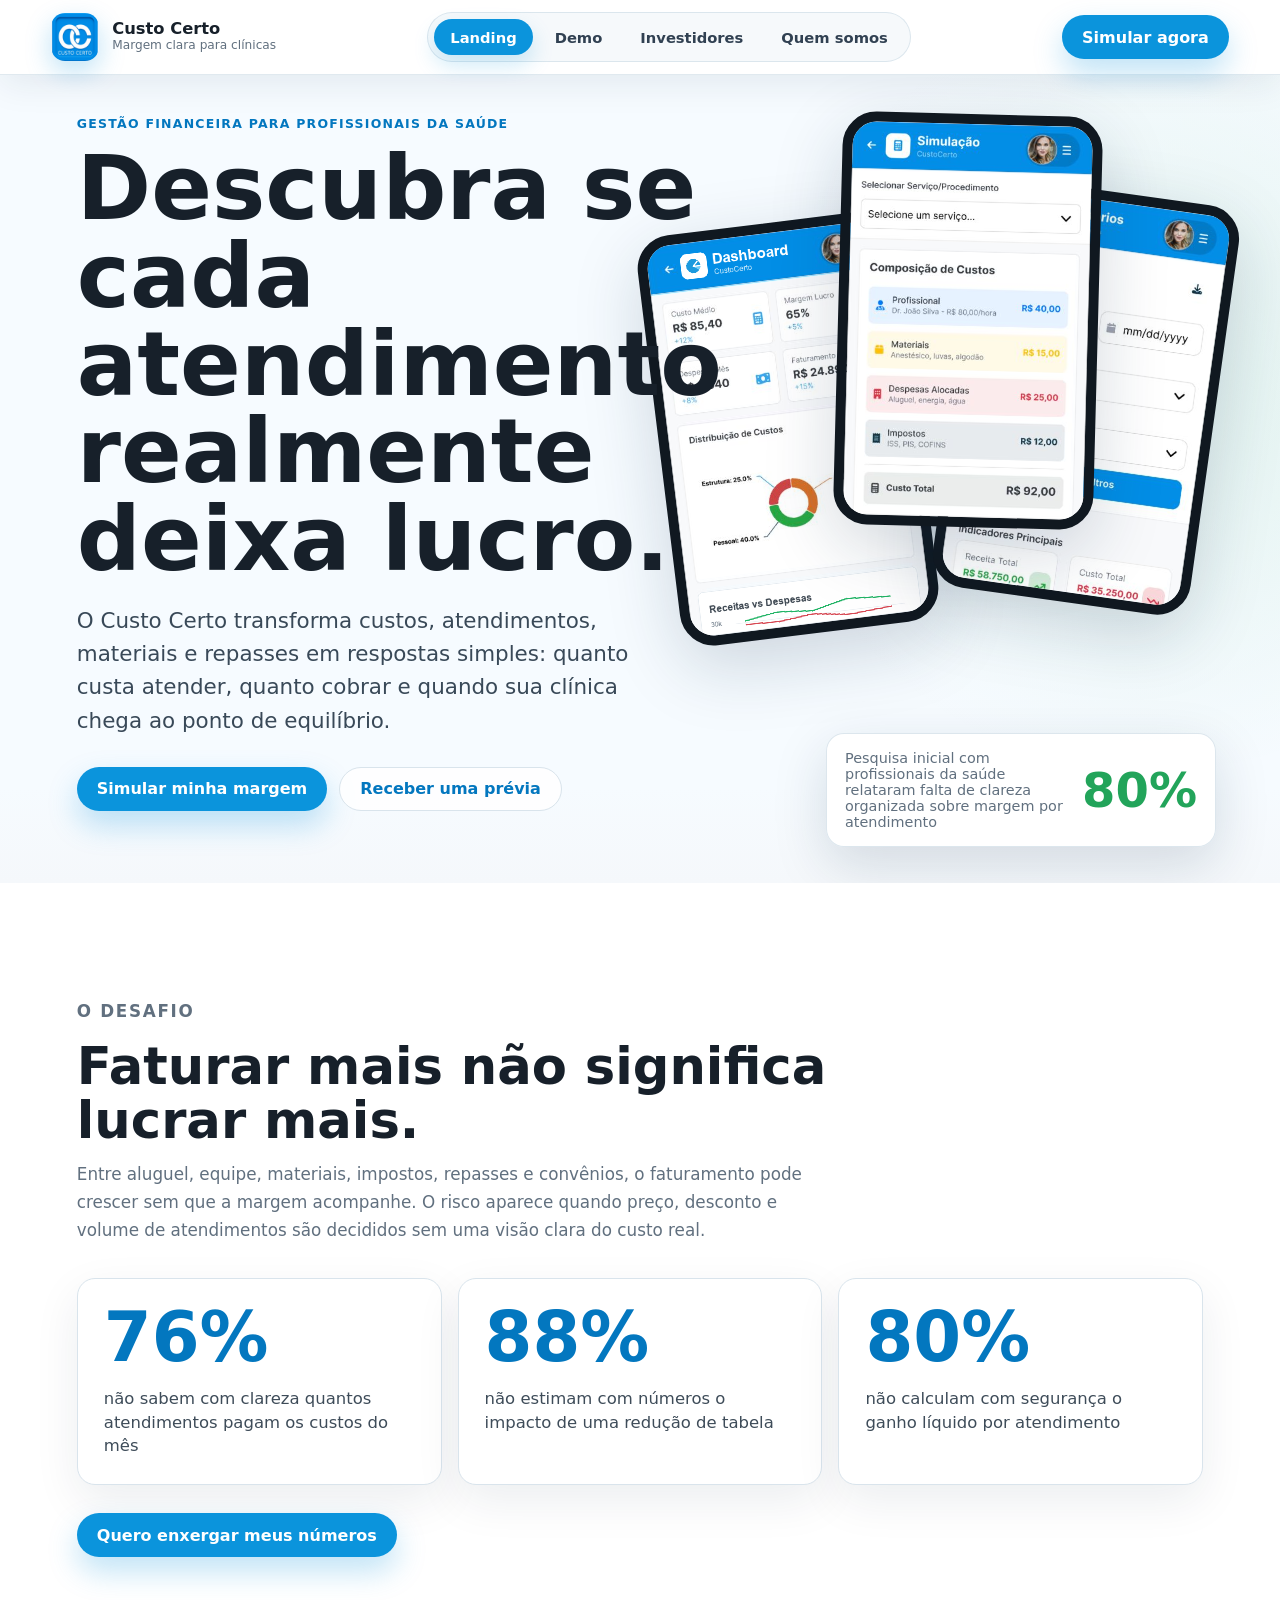
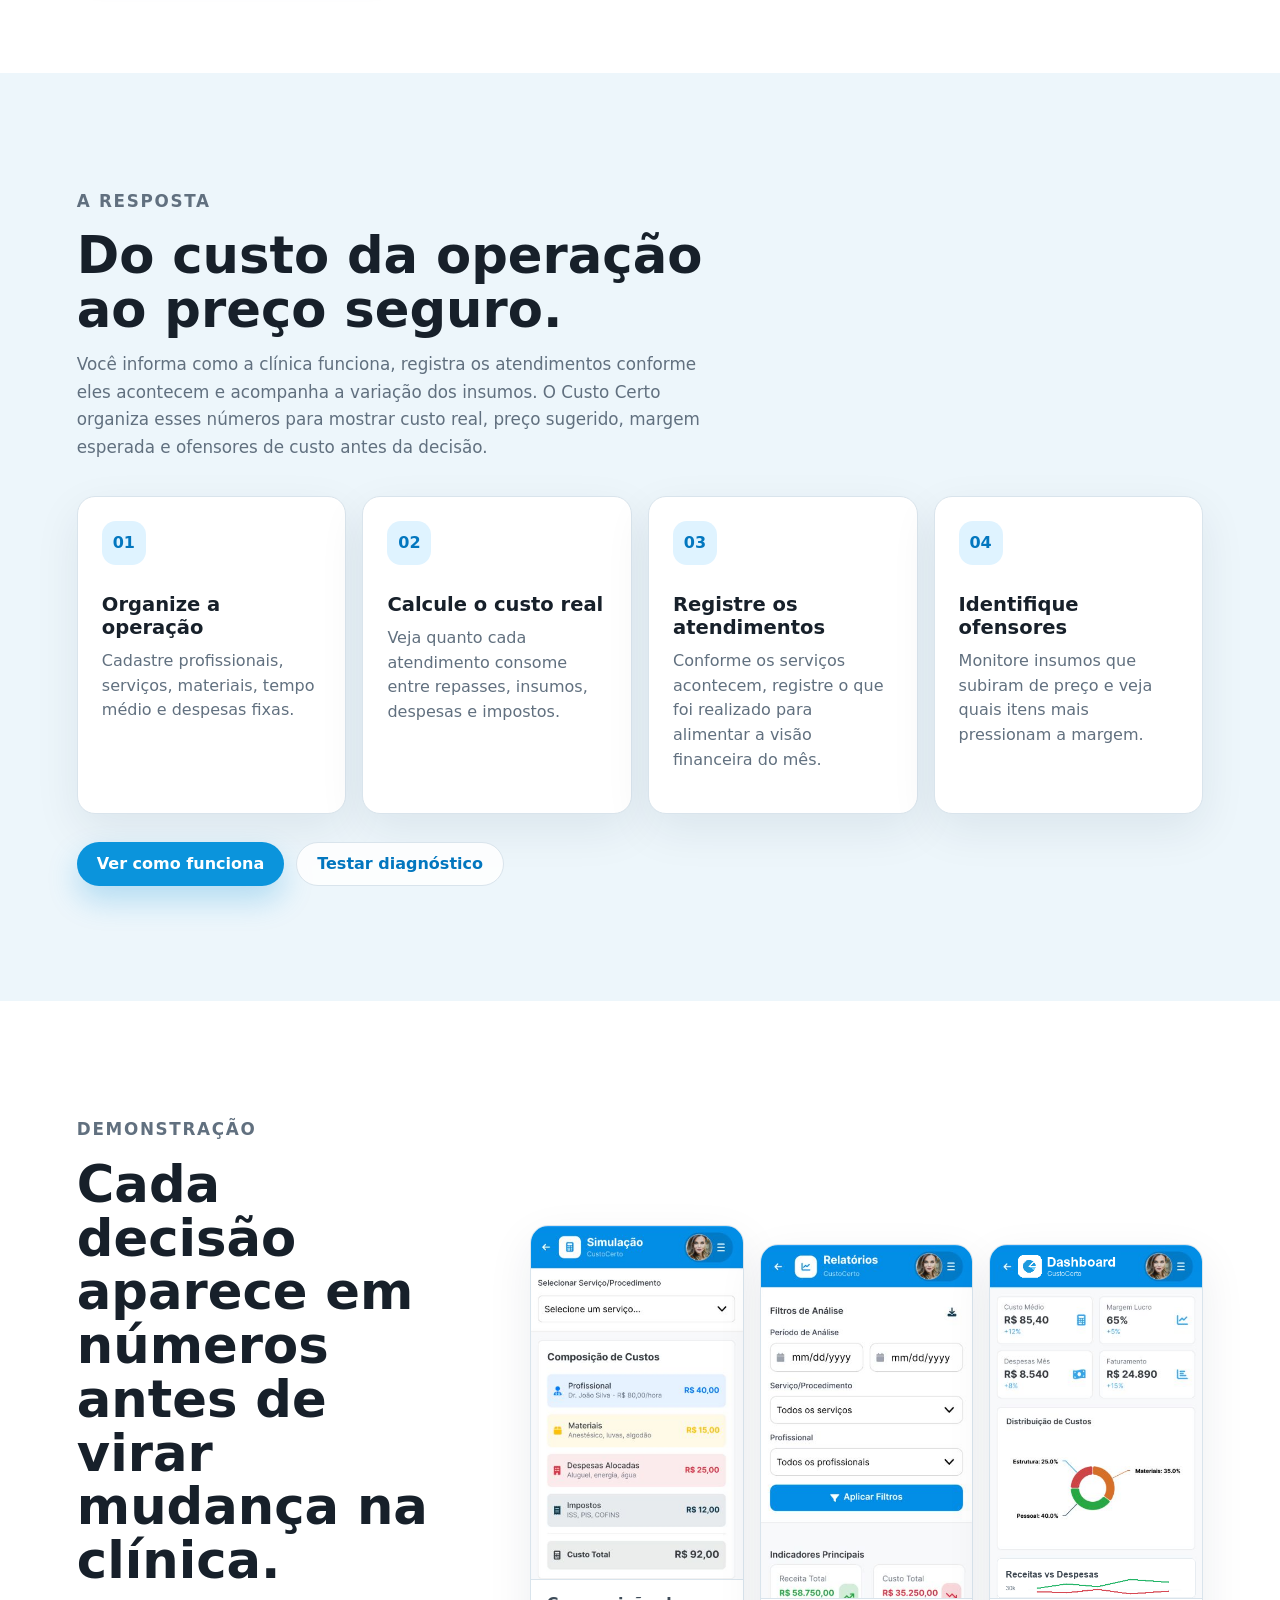
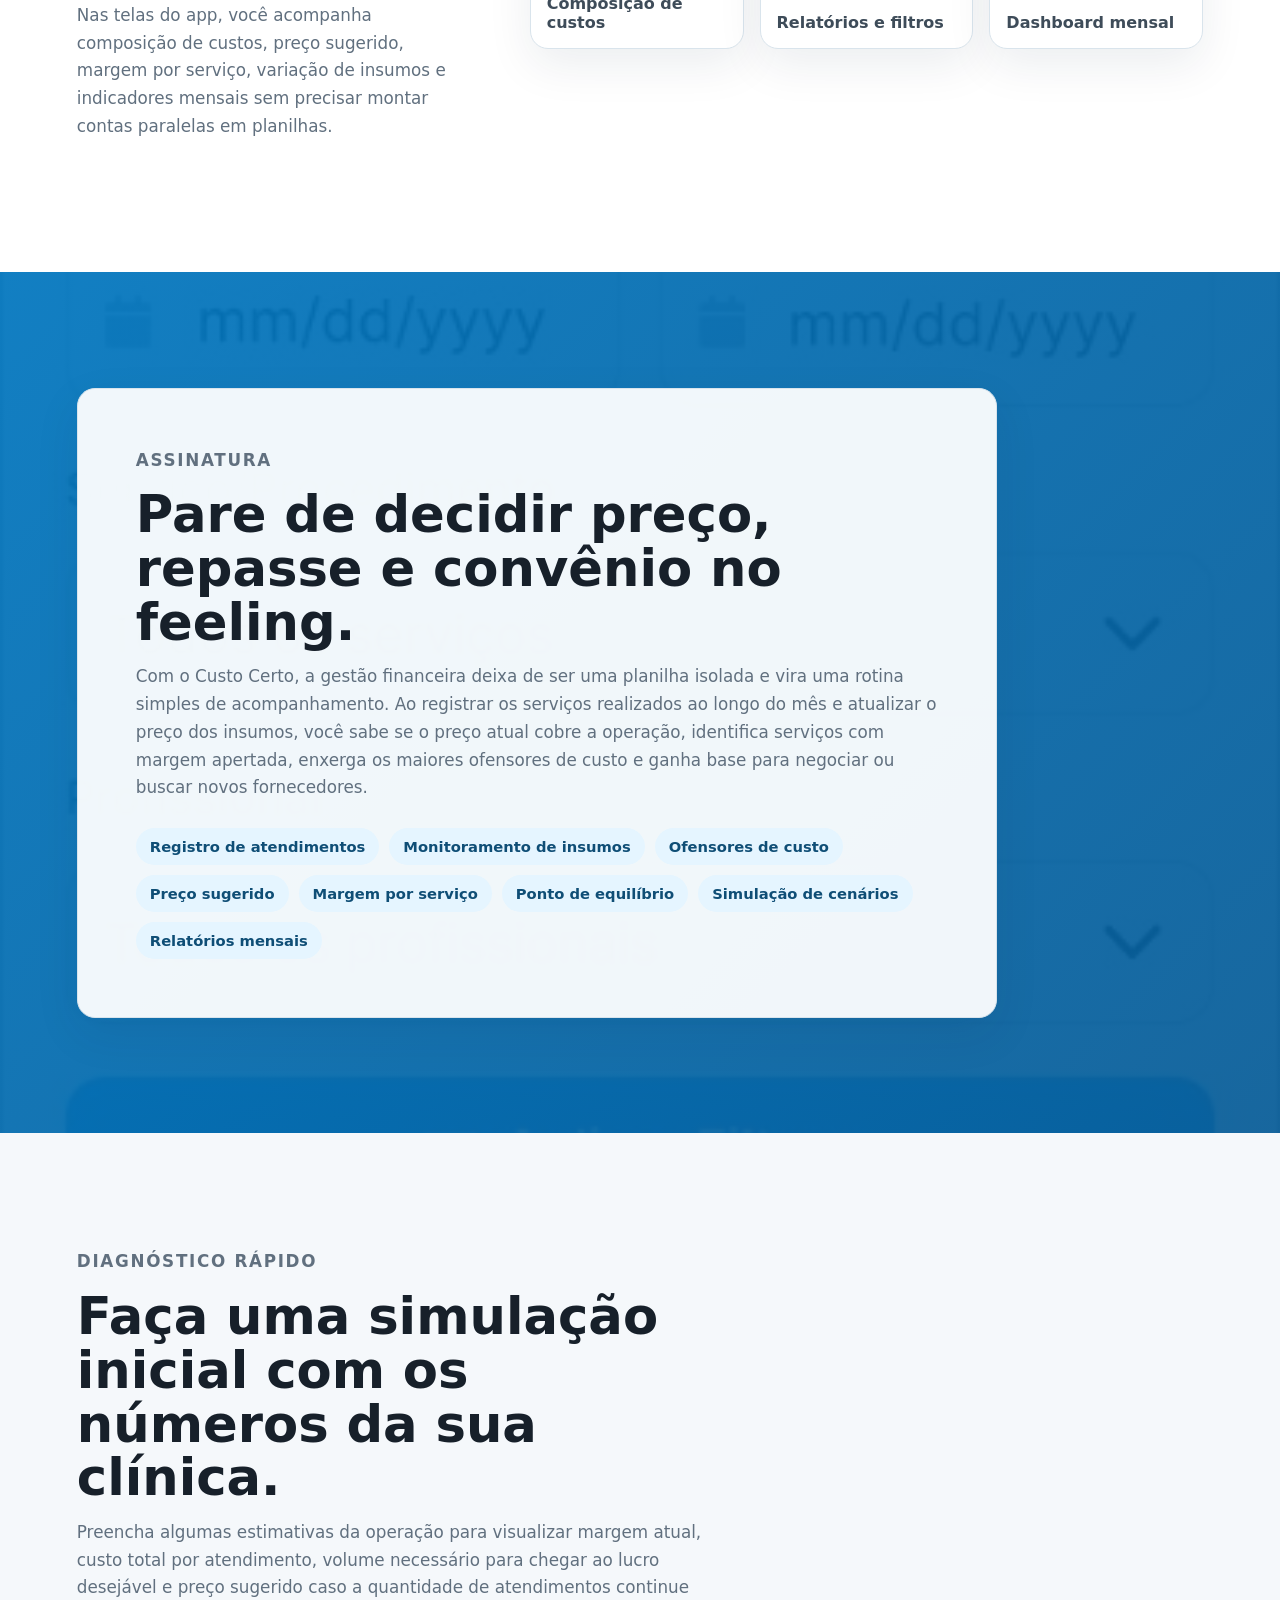
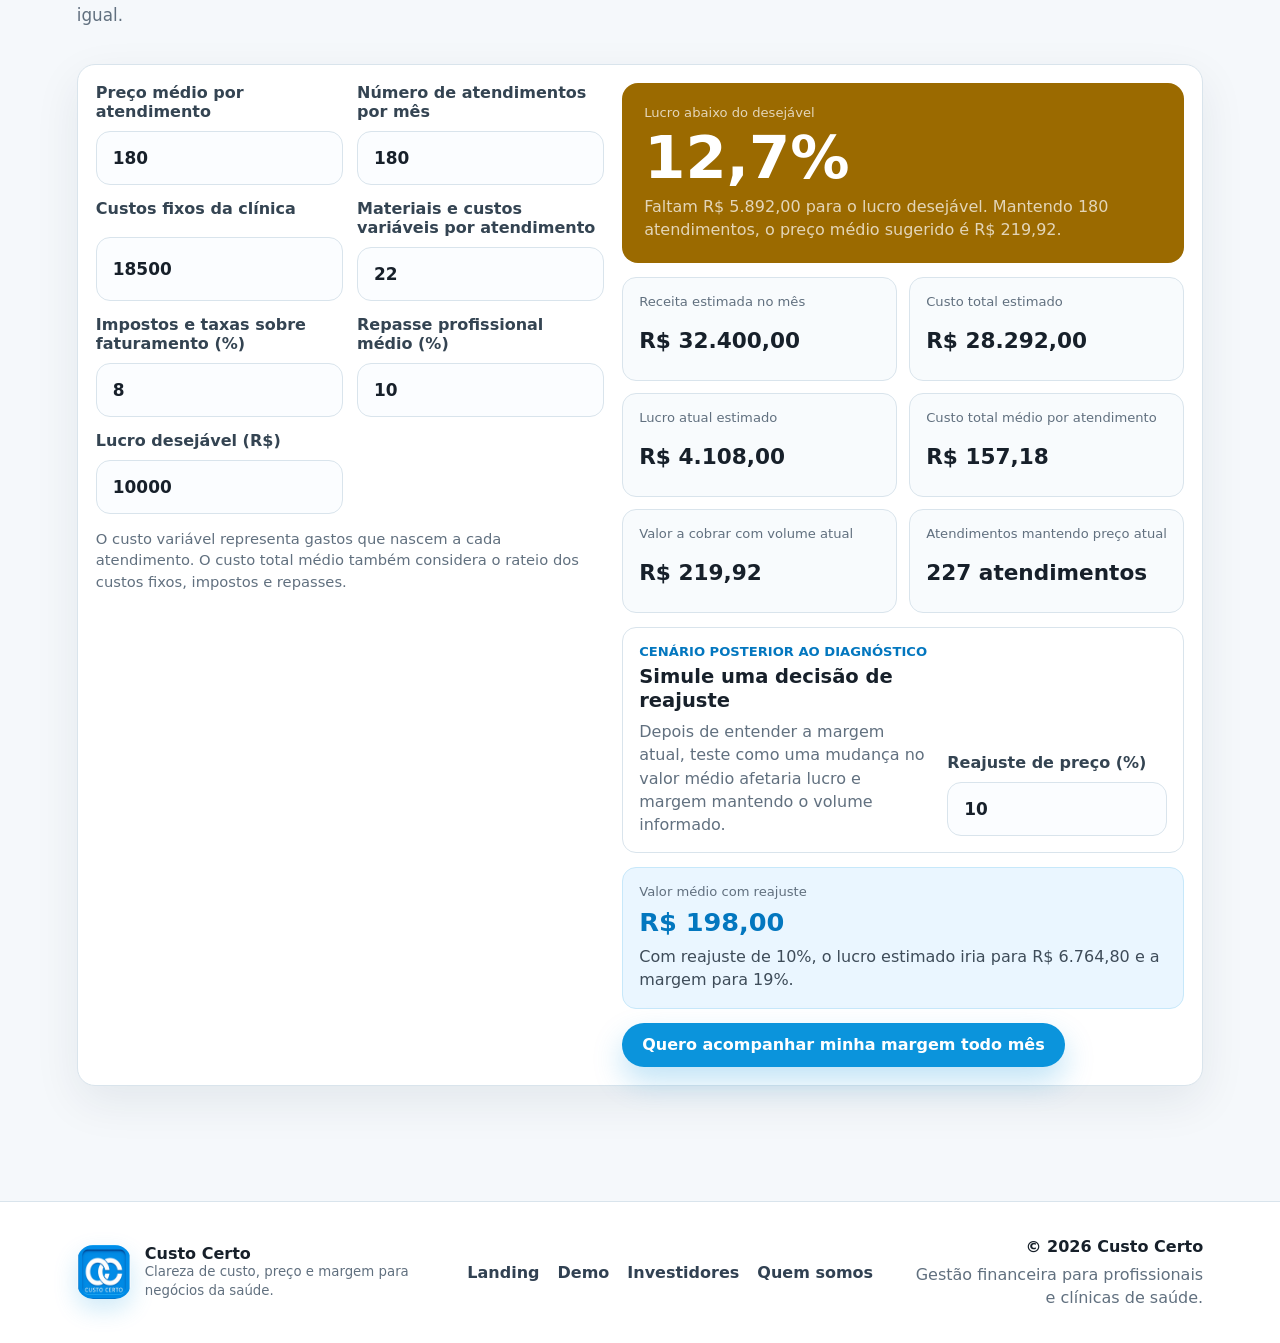
==== index.html @ 8d94cadd "Point demo links to Figma flow" ====
<!doctype html>
<html lang="pt-BR">
  <head>
    <meta charset="utf-8" />
    <meta name="viewport" content="width=device-width, initial-scale=1" />
    <title>Custo Certo | Margem clara para clínicas</title>
    <meta
      name="description"
      content="Aplicativo financeiro mobile-first para profissionais e clínicas de saúde calcularem custos, margem, preço sugerido, ponto de equilíbrio e ofensores de custo."
    />
    <link rel="stylesheet" href="styles.css" />
  </head>
  <body>
    <header class="site-header" aria-label="Topo">
      <a class="brand" href="#landing" aria-label="Custo Certo">
        <img class="brand-logo" src="assets/custo-certo-logo.png" alt="" />
        <span>
          <strong>Custo Certo</strong>
          <small>Margem clara para clínicas</small>
        </span>
      </a>
      <nav class="top-tabs" aria-label="Navegação principal">
        <a class="top-tab is-active" href="#landing" data-tab-target="landing" aria-current="page">Landing</a>
        <a
          class="top-tab"
          href="https://www.figma.com/proto/3USJCKo8mkjtunbLjJVWPt/CustoCertoPlus?node-id=9-302&starting-point-node-id=9%3A292"
          target="_blank"
          rel="noopener"
        >
          Demo
        </a>
        <a class="top-tab" href="#pitch-investidores" data-tab-target="pitch-investidores">Investidores</a>
        <a class="top-tab" href="#quem-somos" data-tab-target="quem-somos">Quem somos</a>
      </nav>
      <button class="header-cta js-open-lead" type="button" data-intent="Topo - simular margem">
        Simular agora
      </button>
    </header>

    <main id="inicio">
      <section class="tab-panel is-active" id="landing" data-tab-panel="landing">
      <section class="hero" aria-labelledby="hero-title">
        <div class="hero-media" aria-hidden="true">
          <img class="hero-phone hero-phone-main" src="assets/app-simulacao.png" alt="" />
          <img class="hero-phone hero-phone-back" src="assets/app-relatorios.png" alt="" />
          <img class="hero-phone hero-phone-soft" src="assets/app-dashboard.png" alt="" />
        </div>
        <div class="hero-copy">
          <p class="eyebrow">Gestão financeira para profissionais da saúde</p>
          <h1 id="hero-title">Descubra se cada atendimento realmente deixa lucro.</h1>
          <p class="hero-lead">
            O Custo Certo transforma custos, atendimentos, materiais e repasses em respostas
            simples: quanto custa atender, quanto cobrar e quando sua clínica chega ao ponto de
            equilíbrio.
          </p>
          <div class="hero-actions">
            <a class="button primary" href="#diagnostico">Simular minha margem</a>
            <button class="button secondary js-open-lead" type="button" data-intent="Hero - receber diagnostico">
              Receber uma prévia
            </button>
          </div>
        </div>
        <div class="hero-proof" aria-label="Resumo da pesquisa">
          <span>Pesquisa inicial com profissionais da saúde</span>
          <strong>80%</strong>
          <span>relataram falta de clareza organizada sobre margem por atendimento</span>
        </div>
      </section>

      <section class="section research-band" id="problema" aria-labelledby="problem-title">
        <div class="section-heading">
          <p class="eyebrow">O desafio</p>
          <h2 id="problem-title">Faturar mais não significa lucrar mais.</h2>
          <p>
            Entre aluguel, equipe, materiais, impostos, repasses e convênios, o faturamento pode
            crescer sem que a margem acompanhe. O risco aparece quando preço, desconto e volume de
            atendimentos são decididos sem uma visão clara do custo real.
          </p>
        </div>
        <div class="stat-grid">
          <article class="stat-card">
            <strong>76%</strong>
            <span>não sabem com clareza quantos atendimentos pagam os custos do mês</span>
          </article>
          <article class="stat-card">
            <strong>88%</strong>
            <span>não estimam com números o impacto de uma redução de tabela</span>
          </article>
          <article class="stat-card">
            <strong>80%</strong>
            <span>não calculam com segurança o ganho líquido por atendimento</span>
          </article>
        </div>
        <div class="section-cta">
          <button class="button primary js-open-lead" type="button" data-intent="Dor validada - quero clareza">
            Quero enxergar meus números
          </button>
        </div>
      </section>

      <section class="section product-section" id="produto" aria-labelledby="product-title">
        <div class="section-heading compact">
          <p class="eyebrow">A resposta</p>
          <h2 id="product-title">Do custo da operação ao preço seguro.</h2>
          <p>
            Você informa como a clínica funciona, registra os atendimentos conforme eles acontecem
            e acompanha a variação dos insumos. O Custo Certo organiza esses números para mostrar
            custo real, preço sugerido, margem esperada e ofensores de custo antes da decisão.
          </p>
        </div>
        <div class="flow-grid">
          <article>
            <span class="step">01</span>
            <h3>Organize a operação</h3>
            <p>Cadastre profissionais, serviços, materiais, tempo médio e despesas fixas.</p>
          </article>
          <article>
            <span class="step">02</span>
            <h3>Calcule o custo real</h3>
            <p>Veja quanto cada atendimento consome entre repasses, insumos, despesas e impostos.</p>
          </article>
          <article>
            <span class="step">03</span>
            <h3>Registre os atendimentos</h3>
            <p>Conforme os serviços acontecem, registre o que foi realizado para alimentar a visão financeira do mês.</p>
          </article>
          <article>
            <span class="step">04</span>
            <h3>Identifique ofensores</h3>
            <p>Monitore insumos que subiram de preço e veja quais itens mais pressionam a margem.</p>
          </article>
        </div>
        <div class="section-cta">
          <a
            class="button primary"
            href="https://www.figma.com/proto/3USJCKo8mkjtunbLjJVWPt/CustoCertoPlus?node-id=9-302&starting-point-node-id=9%3A292"
            target="_blank"
            rel="noopener"
          >
            Ver como funciona
          </a>
          <a class="button secondary" href="#diagnostico">Testar diagnóstico</a>
        </div>
      </section>

      <section class="section demo-section" aria-labelledby="demo-title">
        <div class="demo-copy">
          <p class="eyebrow">Demonstração</p>
          <h2 id="demo-title">Cada decisão aparece em números antes de virar mudança na clínica.</h2>
          <p>
            Nas telas do app, você acompanha composição de custos, preço sugerido, margem por
            serviço, variação de insumos e indicadores mensais sem precisar montar contas paralelas
            em planilhas.
          </p>
        </div>
        <div class="screen-row" aria-label="Telas do aplicativo Custo Certo">
          <figure>
            <img src="assets/app-simulacao.png" alt="Tela de simulação de composição de custos" />
            <figcaption>Composição de custos</figcaption>
          </figure>
          <figure>
            <img src="assets/app-relatorios.png" alt="Tela de relatórios financeiros" />
            <figcaption>Relatórios e filtros</figcaption>
          </figure>
          <figure>
            <img src="assets/app-dashboard.png" alt="Dashboard com indicadores financeiros" />
            <figcaption>Dashboard mensal</figcaption>
          </figure>
        </div>
      </section>

      <section class="section pitch-section" id="assinatura" aria-labelledby="subscription-title">
        <div class="pitch-card">
          <p class="eyebrow">Assinatura</p>
          <h2 id="subscription-title">Pare de decidir preço, repasse e convênio no feeling.</h2>
          <p>
            Com o Custo Certo, a gestão financeira deixa de ser uma planilha isolada e vira uma
            rotina simples de acompanhamento. Ao registrar os serviços realizados ao longo do mês
            e atualizar o preço dos insumos, você sabe se o preço atual cobre a operação, identifica
            serviços com margem apertada, enxerga os maiores ofensores de custo e ganha base para
            negociar ou buscar novos fornecedores.
          </p>
          <div class="pitch-tags" aria-label="Benefícios da assinatura">
            <span>Registro de atendimentos</span>
            <span>Monitoramento de insumos</span>
            <span>Ofensores de custo</span>
            <span>Preço sugerido</span>
            <span>Margem por serviço</span>
            <span>Ponto de equilíbrio</span>
            <span>Simulação de cenários</span>
            <span>Relatórios mensais</span>
          </div>
        </div>
      </section>

      <section class="section calculator-section" id="diagnostico" aria-labelledby="calc-title">
        <div class="section-heading compact">
          <p class="eyebrow">Diagnóstico rápido</p>
          <h2 id="calc-title">Faça uma simulação inicial com os números da sua clínica.</h2>
          <p>
            Preencha algumas estimativas da operação para visualizar margem atual, custo total por
            atendimento, volume necessário para chegar ao lucro desejável e preço sugerido caso a
            quantidade de atendimentos continue igual.
          </p>
        </div>
        <div class="diagnostic-panel">
          <form class="diagnostic-form" aria-label="Simulação financeira simplificada">
            <label>
              Preço médio por atendimento
              <input id="averagePrice" type="number" min="0" value="180" />
            </label>
            <label>
              Número de atendimentos por mês
              <input id="appointments" type="number" min="1" value="180" />
            </label>
            <label>
              Custos fixos da clínica
              <input id="fixedCost" type="number" min="0" value="18500" />
            </label>
            <label>
              Materiais e custos variáveis por atendimento
              <input id="variableCost" type="number" min="0" value="22" />
            </label>
            <label>
              Impostos e taxas sobre faturamento (%)
              <input id="taxRate" type="number" min="0" max="80" value="8" />
            </label>
            <label>
              Repasse profissional médio (%)
              <input id="professionalShare" type="number" min="0" max="80" value="10" />
            </label>
            <label>
              Lucro desejável (R$)
              <input id="desiredProfit" type="number" min="0" value="10000" />
            </label>
            <p class="diagnostic-note">
              O custo variável representa gastos que nascem a cada atendimento. O custo total médio
              também considera o rateio dos custos fixos, impostos e repasses.
            </p>
          </form>

          <div class="diagnostic-results" aria-live="polite">
            <div class="diagnostic-status" id="diagnosticStatus">
              <span id="statusLabel">Margem estimada</span>
              <strong id="estimatedMargin">0%</strong>
              <p id="statusText"></p>
            </div>

            <div class="result-grid">
              <output>
                <span>Receita estimada no mês</span>
                <strong id="grossRevenue">R$ 0,00</strong>
              </output>
              <output>
                <span>Custo total estimado</span>
                <strong id="totalCost">R$ 0,00</strong>
              </output>
              <output>
                <span>Lucro atual estimado</span>
                <strong id="estimatedProfit">R$ 0,00</strong>
              </output>
              <output>
                <span>Custo total médio por atendimento</span>
                <strong id="costPerVisit">R$ 0,00</strong>
              </output>
              <output>
                <span>Valor a cobrar com volume atual</span>
                <strong id="suggestedPrice">R$ 0,00</strong>
              </output>
              <output>
                <span>Atendimentos mantendo preço atual</span>
                <strong id="breakEvenVisits">0 atendimentos</strong>
              </output>
            </div>

            <div class="scenario-control" aria-label="Simulação de reajuste posterior ao diagnóstico">
              <div>
                <span>Cenário posterior ao diagnóstico</span>
                <strong>Simule uma decisão de reajuste</strong>
                <p>
                  Depois de entender a margem atual, teste como uma mudança no valor médio afetaria
                  lucro e margem mantendo o volume informado.
                </p>
              </div>
              <label>
                Reajuste de preço (%)
                <input id="priceAdjustment" type="number" min="-80" max="200" value="10" />
              </label>
            </div>

            <div class="scenario-card">
              <span>Valor médio com reajuste</span>
              <strong id="adjustedPrice">R$ 0,00</strong>
              <p id="scenarioText"></p>
            </div>

            <button class="button primary diagnostic-cta js-open-lead" type="button" data-intent="Diagnostico - acompanhar todo mes">
              Quero acompanhar minha margem todo mês
            </button>
          </div>
        </div>
      </section>
      </section>

      <section
        class="tab-panel demo-tab"
        id="demo-local"
        aria-label="Demo do Custo Certo"
        aria-hidden="true"
        hidden
      >
        <section class="demo-product" aria-labelledby="demo-product-title">
          <div class="demo-product-header">
            <div class="demo-product-copy">
              <p class="eyebrow">Demo operacional</p>
              <h1 id="demo-product-title">Uma rotina completa para controlar custo, preço e margem.</h1>
              <p>
                Simule a operação como ela aconteceria no aplicativo: escolha o serviço, registre
                atendimentos, acompanhe os insumos que mais pressionam o resultado e veja o relatório
                financeiro atualizar em tempo real.
              </p>
            </div>

            <article class="demo-health-card good" id="demoHealthCard" aria-live="polite">
              <span>Status da operação</span>
              <strong id="demoHealthLabel">Margem saudável</strong>
              <p id="demoHealthText">
                O serviço cobre custos variáveis, impostos, estrutura e ainda preserva lucro.
              </p>
            </article>
          </div>

          <div class="demo-product-tabs" aria-label="Módulos da demo">
            <button class="demo-module-button is-active" type="button" data-demo-module="operacao">
              Operação
            </button>
            <button class="demo-module-button" type="button" data-demo-module="atendimentos">
              Atendimentos
            </button>
            <button class="demo-module-button" type="button" data-demo-module="insumos">
              Insumos
            </button>
            <button class="demo-module-button" type="button" data-demo-module="relatorios">
              Relatórios
            </button>
          </div>

          <div class="demo-system-grid">
            <aside class="demo-control-panel" aria-label="Controles da demo">
              <div class="demo-panel-title">
                <span>01</span>
                <div>
                  <strong>Cenário do atendimento</strong>
                  <p>Altere os dados para testar preço, volume e custo dos insumos.</p>
                </div>
              </div>

              <form class="demo-control-form">
                <label>
                  Serviço ou procedimento
                  <select id="demoProcedure">
                    <option value="consulta">Consulta médica particular</option>
                    <option value="fisio">Sessão de fisioterapia</option>
                    <option value="vet">Procedimento veterinário</option>
                  </select>
                </label>

                <label>
                  Forma de cobrança
                  <select id="demoChannel">
                    <option value="particular">Particular</option>
                    <option value="pacote">Pacote recorrente</option>
                    <option value="convenio">Convênio ou contrato</option>
                  </select>
                </label>

                <div class="demo-form-row">
                  <label>
                    Atendimentos no mês
                    <input id="demoVolume" type="number" min="1" max="800" value="120" />
                  </label>
                  <label>
                    Valor cobrado
                    <input id="demoPriceOverride" type="number" min="0" max="5000" value="260" />
                  </label>
                </div>

                <label>
                  Variação de preço dos insumos
                  <input id="demoSupplyVariation" type="range" min="-20" max="50" value="12" />
                  <output id="demoSupplyVariationLabel">12%</output>
                </label>

                <div class="demo-actions">
                  <button id="demoRegisterVisit" class="button primary" type="button">
                    Registrar atendimento
                  </button>
                  <button id="demoResetScenario" class="button secondary" type="button">
                    Restaurar cenário
                  </button>
                </div>

                <p id="demoRegisterFeedback" class="demo-feedback" aria-live="polite">
                  Cada atendimento registrado alimenta margem, relatórios e ofensores de custo.
                </p>
              </form>
            </aside>

            <section class="demo-app-panel" aria-label="Aplicativo Custo Certo simulado">
              <div class="demo-app-device">
                <div class="demo-app-topbar">
                  <span class="demo-app-mark">CC</span>
                  <div>
                    <strong id="demoAppTitle">Operação</strong>
                    <small>Custo Certo</small>
                  </div>
                  <span id="demoTodayBadge">18 registros hoje</span>
                </div>

                <div class="demo-app-screen">
                  <div class="demo-screen is-active" data-demo-screen="operacao">
                    <div class="demo-screen-heading">
                      <span>Serviço selecionado</span>
                      <strong id="demoServiceTitle">Consulta médica particular</strong>
                      <p id="demoServiceMeta">Particular, 120 atendimentos no mês</p>
                    </div>

                    <div class="demo-mini-kpis">
                      <article>
                        <span>Receita</span>
                        <strong id="demoMetricRevenue">R$ 0,00</strong>
                      </article>
                      <article>
                        <span>Margem</span>
                        <strong id="demoMetricMargin">0%</strong>
                      </article>
                    </div>

                    <div class="demo-composition-card">
                      <div class="demo-card-heading">
                        <strong>Composição do custo</strong>
                        <span id="demoCostPerVisit">R$ 0,00</span>
                      </div>
                      <div id="demoAppComposition" class="demo-composition-list"></div>
                    </div>
                  </div>

                  <div class="demo-screen" data-demo-screen="atendimentos">
                    <div class="demo-screen-heading">
                      <span>Rotina de uso</span>
                      <strong>Atendimentos registrados</strong>
                      <p>Os lançamentos alimentam automaticamente custo, margem e relatórios.</p>
                    </div>

                    <div class="demo-visit-list" id="demoVisitList"></div>
                  </div>

                  <div class="demo-screen" data-demo-screen="insumos">
                    <div class="demo-screen-heading">
                      <span>Compras e fornecedores</span>
                      <strong>Ofensores de custo</strong>
                      <p id="demoSupplyStatus">Variação de insumos monitorada.</p>
                    </div>

                    <div id="demoAppSupplyList" class="demo-supply-list"></div>
                  </div>

                  <div class="demo-screen" data-demo-screen="relatorios">
                    <div class="demo-screen-heading">
                      <span>Fechamento mensal</span>
                      <strong>Resultado por serviço</strong>
                      <p>Visão executiva para decidir preço, volume e negociação de insumos.</p>
                    </div>

                    <div class="demo-report-bars" id="demoReportBars"></div>
                  </div>
                </div>

                <div class="demo-app-nav" aria-label="Navegação do aplicativo">
                  <button class="is-active" type="button" data-demo-module="operacao">Operação</button>
                  <button type="button" data-demo-module="atendimentos">Atendimentos</button>
                  <button type="button" data-demo-module="insumos">Insumos</button>
                  <button type="button" data-demo-module="relatorios">Relatórios</button>
                </div>
              </div>
            </section>

            <section class="demo-insight-panel" aria-label="Indicadores financeiros da demo">
              <div class="demo-kpi-grid">
                <article class="demo-kpi-card primary">
                  <span>Resultado estimado no mês</span>
                  <strong id="demoMetricProfit">R$ 0,00</strong>
                  <p id="demoMarginText">Margem saudável para o cenário.</p>
                </article>
                <article class="demo-kpi-card">
                  <span>Custo por atendimento</span>
                  <strong id="demoMetricCost">R$ 0,00</strong>
                </article>
                <article class="demo-kpi-card">
                  <span>Ponto de equilíbrio</span>
                  <strong id="demoMetricBreakeven">0 atendimentos</strong>
                </article>
                <article class="demo-kpi-card">
                  <span>Atendimentos registrados</span>
                  <strong id="demoMetricVisits">18</strong>
                </article>
              </div>

              <div class="demo-split">
                <article class="demo-board">
                  <div class="demo-board-heading">
                    <strong>Custo do atendimento</strong>
                    <span>valor unitário</span>
                  </div>
                  <div id="demoCompositionList" class="demo-composition-list"></div>
                </article>

                <article class="demo-board">
                  <div class="demo-board-heading">
                    <strong>Insumos em atenção</strong>
                    <span id="demoOffender">Materiais</span>
                  </div>
                  <div class="demo-table-wrap">
                    <table class="demo-table">
                      <thead>
                        <tr>
                          <th>Insumo</th>
                          <th>Variação</th>
                          <th>Ação sugerida</th>
                        </tr>
                      </thead>
                      <tbody id="demoSupplyTable"></tbody>
                    </table>
                  </div>
                </article>
              </div>

              <article class="demo-board">
                <div class="demo-board-heading">
                  <strong>Relatório por serviço</strong>
                  <span>simulação mensal</span>
                </div>
                <div class="demo-table-wrap">
                  <table class="demo-table">
                    <thead>
                      <tr>
                        <th>Serviço</th>
                        <th>Volume</th>
                        <th>Receita</th>
                        <th>Margem</th>
                      </tr>
                    </thead>
                    <tbody id="demoReportTableBody"></tbody>
                  </table>
                </div>
              </article>
            </section>
          </div>
        </section>
      </section>

      <section
        class="tab-panel blank-tab-panel"
        id="pitch-investidores"
        data-tab-panel="pitch-investidores"
        aria-label="Pitch de vendas para investidores"
        hidden
      ></section>

      <section
        class="tab-panel about-section"
        id="quem-somos"
        data-tab-panel="quem-somos"
        aria-label="Quem somos"
        hidden
      >
        <section class="about-intro">
          <p class="eyebrow">Quem somos</p>
          <h1>
            Um projeto criado para dar clareza financeira aos negócios da saúde.
          </h1>
          <p>
            O Custo Certo nasceu como projeto de conclusão do Executive MBA da FGV EAESP, construído
            ao longo da disciplina de Project Lab, ministrada pela Profa. Dra. Adriana Guedes
            Arcuri. A plataforma foi idealizada por Lucas Catarin a partir da vivência com gestão de
            custos, formação de preços e da proximidade com médicos, familiares e amigos que
            enfrentam uma dor recorrente: entender quanto cada atendimento custa, quanto deve ser
            cobrado e quanto realmente sobra de lucro.
          </p>
        </section>

        <section class="about-endorsement" aria-label="Chancela FGV">
          <img
            class="about-endorsement-logo"
            src="assets/fgv-logo-source.svg"
            alt="FGV"
          />
        </section>

        <figure class="about-photo-feature">
          <img
            src="assets/quem-somos-grupo.jpg"
            alt="Grupo do Custo Certo apresentando a landing page em sala de aula"
          />
          <figcaption>
            Grupo Custo Certo no Project Lab, da esquerda para direita: Humberto Rezende, Ana Helena
            Guimarães, Lucas Catarin, Pâmela Guedes e Adailton Pires.
          </figcaption>
        </figure>

        <section class="about-build">
          <div class="section-heading compact">
            <p class="eyebrow">Equipe</p>
            <h2>Um grupo multidisciplinar para transformar a dor em produto.</h2>
            <p>
              O desenvolvimento do Custo Certo reuniu visão de negócio, inteligência de dados,
              finanças, operações, mercado e inovação para construir uma solução simples, aplicável
              e conectada à rotina de profissionais da saúde.
            </p>
          </div>

          <div class="about-grid">
            <article>
              <span>Idealizador</span>
              <h3>Lucas Catarin</h3>
              <p>
                Engenheiro mecânico e empresário, conecta vivência em custos, precificação e gestão
                de negócios à dor financeira observada em profissionais da saúde.
              </p>
            </article>
            <article>
              <span>Dados e IA</span>
              <h3>Ana Helena Ferreira Guimarães</h3>
              <p>
                Consultora de dados e inteligência artificial, contribui com visão de tecnologia,
                analytics, inovação e transformação digital aplicada a negócios.
              </p>
            </article>
            <article>
              <span>Operações</span>
              <h3>Humberto Rezende</h3>
              <p>
                Engenheiro com experiência em gestão industrial, operações de alta performance,
                desenvolvimento de produtos, supply chain e estratégia operacional.
              </p>
            </article>
            <article>
              <span>Mercado</span>
              <h3>Pâmela Guedes</h3>
              <p>
                Engenheira agrônoma com experiência em desenvolvimento de mercado, vendas técnicas,
                negócios internacionais e construção de relacionamentos estratégicos.
              </p>
            </article>
            <article>
              <span>Finanças</span>
              <h3>Adailton Pires</h3>
              <p>
                Contador com experiência em auditoria, consultoria, M&A, controladoria e gestão
                fiscal, contábil e financeira em empresas de operação varejista.
              </p>
            </article>
          </div>
        </section>
      </section>
    </main>

    <div class="modal" id="leadModal" aria-hidden="true">
      <div class="modal-backdrop" data-close-modal></div>
      <section class="modal-dialog" role="dialog" aria-modal="true" aria-labelledby="lead-title">
        <button class="modal-close" type="button" aria-label="Fechar" data-close-modal>×</button>
        <p class="eyebrow">Próximo passo</p>
        <h2 id="lead-title">Receba uma prévia personalizada do Custo Certo.</h2>
        <p>
          Deixe seus dados para seguir para a oferta e entender como transformar o diagnóstico em
          uma rotina mensal de custo, margem, preço sugerido e ponto de equilíbrio.
        </p>
        <form id="leadForm" class="lead-form">
          <label>
            Nome
            <input id="leadName" name="name" autocomplete="name" required placeholder="Seu nome" />
          </label>
          <label>
            E-mail
            <input id="leadEmail" name="email" type="email" autocomplete="email" required placeholder="voce@clinica.com" />
          </label>
          <label>
            Telefone ou WhatsApp
            <input id="leadPhone" name="phone" type="tel" autocomplete="tel" required placeholder="(11) 99999-9999" />
          </label>
          <input id="leadIntent" name="intent" type="hidden" />
          <button class="button primary" type="submit">Ver planos e próximos passos</button>
        </form>
        <small>
          Demonstração: os dados não são enviados a um servidor nesta versão.
        </small>
      </section>
    </div>

    <footer class="site-footer">
      <div class="footer-brand">
        <img class="footer-logo" src="assets/custo-certo-logo.png" alt="" />
        <span>
          <strong>Custo Certo</strong>
          <small>Clareza de custo, preço e margem para negócios da saúde.</small>
        </span>
      </div>
      <nav class="footer-links" aria-label="Navegação do rodapé">
        <a href="#landing" data-tab-target="landing">Landing</a>
        <a
          href="https://www.figma.com/proto/3USJCKo8mkjtunbLjJVWPt/CustoCertoPlus?node-id=9-302&starting-point-node-id=9%3A292"
          target="_blank"
          rel="noopener"
        >
          Demo
        </a>
        <a href="#pitch-investidores" data-tab-target="pitch-investidores">Investidores</a>
        <a href="#quem-somos" data-tab-target="quem-somos">Quem somos</a>
      </nav>
      <div class="footer-meta">
        <span>© 2026 Custo Certo</span>
        <span>Gestão financeira para profissionais e clínicas de saúde.</span>
      </div>
    </footer>

    <script src="script.js"></script>
  </body>
</html>
---- styles.css ----
:root {
  --blue-700: #0377bf;
  --blue-600: #0b94dc;
  --blue-100: #dff3ff;
  --ink: #17202a;
  --muted: #61707f;
  --line: #d9e4ec;
  --paper: #ffffff;
  --mist: #f5f8fb;
  --green: #22a45a;
  --red: #d94b54;
  --yellow: #f4bf2a;
  --shadow: 0 22px 70px rgba(16, 43, 70, 0.18);
  font-family:
    Inter, ui-sans-serif, system-ui, -apple-system, BlinkMacSystemFont, "Segoe UI", sans-serif;
}

* {
  box-sizing: border-box;
}

html {
  scroll-behavior: smooth;
}

body {
  margin: 0;
  color: var(--ink);
  background: var(--mist);
  overflow-x: hidden;
}

a {
  color: inherit;
  text-decoration: none;
}

button {
  font: inherit;
}

img {
  display: block;
  max-width: 100%;
}

.site-header {
  position: fixed;
  inset: 0 0 auto;
  z-index: 20;
  display: flex;
  align-items: center;
  justify-content: space-between;
  gap: 24px;
  padding: 12px clamp(18px, 4vw, 64px);
  background: rgba(255, 255, 255, 0.94);
  border-bottom: 1px solid rgba(217, 228, 236, 0.8);
  box-shadow: 0 10px 34px rgba(16, 43, 70, 0.08);
  backdrop-filter: blur(16px);
}

.brand {
  display: flex;
  align-items: center;
  gap: 13px;
  min-width: 218px;
}

.brand-logo {
  width: 48px;
  height: 48px;
  flex: 0 0 auto;
  object-fit: cover;
  border-radius: 14px;
  box-shadow: 0 10px 26px rgba(11, 148, 220, 0.26);
}

.brand strong,
.brand small {
  display: block;
}

.brand strong {
  color: var(--ink);
  font-size: 1.02rem;
  line-height: 1.1;
}

.brand small {
  color: var(--muted);
  font-size: 0.76rem;
  line-height: 1.25;
}

.nav-links {
  display: flex;
  align-items: center;
  gap: clamp(16px, 3vw, 34px);
  padding: 10px 16px;
  color: #314152;
  font-size: 0.95rem;
  background: rgba(245, 248, 251, 0.82);
  border: 1px solid rgba(217, 228, 236, 0.84);
  border-radius: 999px;
}

.nav-links a {
  transition:
    color 160ms ease,
    transform 160ms ease;
}

.nav-links a:hover {
  color: var(--blue-700);
  transform: translateY(-1px);
}

.top-tabs {
  display: flex;
  align-items: center;
  gap: 6px;
  padding: 6px;
  color: #314152;
  background: rgba(245, 248, 251, 0.86);
  border: 1px solid rgba(217, 228, 236, 0.88);
  border-radius: 999px;
}

.top-tab {
  display: inline-flex;
  align-items: center;
  justify-content: center;
  min-height: 36px;
  padding: 0 16px;
  color: #314152;
  font-size: 0.92rem;
  font-weight: 750;
  border-radius: 999px;
  transition:
    color 160ms ease,
    background 160ms ease,
    box-shadow 160ms ease;
}

.top-tab:hover {
  color: var(--blue-700);
  background: #fff;
}

.top-tab.is-active {
  color: #fff;
  background: var(--blue-600);
  box-shadow: 0 10px 22px rgba(11, 148, 220, 0.2);
}

.header-cta,
.button {
  display: inline-flex;
  align-items: center;
  justify-content: center;
  min-height: 44px;
  padding: 0 20px;
  font-weight: 750;
  border: 0;
  border-radius: 999px;
  cursor: pointer;
}

.header-cta,
.button.primary {
  color: #fff;
  background: var(--blue-600);
  box-shadow: 0 14px 30px rgba(11, 148, 220, 0.26);
}

.button.secondary {
  color: var(--blue-700);
  background: rgba(255, 255, 255, 0.86);
  border: 1px solid var(--line);
}

.section-cta {
  display: flex;
  flex-wrap: wrap;
  gap: 12px;
  margin-top: 28px;
}

.hero {
  position: relative;
  min-height: 94vh;
  overflow: hidden;
  display: grid;
  align-items: center;
  padding: 116px clamp(20px, 6vw, 92px) 72px;
  background:
    linear-gradient(90deg, rgba(246, 251, 255, 0.98) 0%, rgba(246, 251, 255, 0.9) 46%, rgba(246, 251, 255, 0.36) 100%),
    radial-gradient(circle at 90% 44%, rgba(34, 164, 90, 0.16), transparent 31%),
    #f6fbff;
}

.hero::after {
  content: "";
  position: absolute;
  inset: auto 0 0;
  height: 96px;
  background: linear-gradient(180deg, transparent, var(--mist));
  pointer-events: none;
}

.hero-copy {
  position: relative;
  z-index: 2;
  width: 100%;
  min-width: 0;
  max-width: 720px;
}

.eyebrow {
  margin: 0 0 14px;
  color: var(--blue-700);
  font-size: 0.78rem;
  font-weight: 800;
  letter-spacing: 0.1em;
  text-transform: uppercase;
}

h1,
h2,
h3,
p {
  margin-top: 0;
}

h1 {
  margin-bottom: 20px;
  max-width: 820px;
  font-size: clamp(2.55rem, 7vw, 5.8rem);
  line-height: 0.98;
  letter-spacing: 0;
  overflow-wrap: break-word;
}

.hero-lead {
  max-width: min(610px, 100%);
  color: #394958;
  font-size: clamp(1.08rem, 2vw, 1.34rem);
  line-height: 1.55;
}

.hero-actions {
  display: flex;
  flex-wrap: wrap;
  gap: 12px;
  margin-top: 30px;
}

.hero-media {
  position: absolute;
  inset: 86px clamp(10px, 5vw, 72px) 38px auto;
  z-index: 1;
  width: min(46vw, 640px);
  min-width: 420px;
  pointer-events: none;
}

.hero-phone {
  position: absolute;
  width: 260px;
  border: 10px solid #101820;
  border-radius: 34px;
  background: #fff;
  box-shadow: var(--shadow);
}

.hero-phone-main {
  right: 118px;
  top: 28px;
  z-index: 3;
  transform: rotate(1.5deg);
}

.hero-phone-back {
  right: 0;
  top: 104px;
  z-index: 2;
  transform: rotate(8deg);
}

.hero-phone-soft {
  right: 298px;
  top: 136px;
  z-index: 1;
  transform: rotate(-7deg);
}

.hero-proof {
  position: absolute;
  z-index: 4;
  right: clamp(20px, 5vw, 86px);
  bottom: 36px;
  display: grid;
  grid-template-columns: minmax(0, 1fr) auto;
  gap: 0 14px;
  align-items: center;
  max-width: 390px;
  padding: 16px 18px;
  background: rgba(255, 255, 255, 0.92);
  border: 1px solid rgba(217, 228, 236, 0.9);
  border-radius: 18px;
  box-shadow: 0 18px 54px rgba(16, 43, 70, 0.15);
}

.hero-proof strong {
  grid-row: span 2;
  color: var(--green);
  font-size: 3rem;
  line-height: 1;
}

.hero-proof span {
  min-width: 0;
  color: var(--muted);
  font-size: 0.9rem;
}

.tab-panel[hidden] {
  display: none;
}

.blank-tab-panel {
  min-height: calc(100vh - 72px);
  padding: 116px clamp(20px, 6vw, 92px) 72px;
  background: var(--mist);
}

.about-section {
  max-width: 100vw;
  scroll-margin-top: 96px;
  overflow-x: hidden;
  background: #fff;
}

.about-endorsement {
  position: relative;
  display: grid;
  height: clamp(72px, 6vw, 88px);
  place-items: center;
  padding: 0;
  background: #ffffff;
  border-top: 1px solid #d9e4ec;
  border-bottom: 1px solid #d9e4ec;
}

.about-endorsement-logo {
  width: clamp(150px, 16vw, 220px);
  height: auto;
}

.about-intro {
  max-width: 100vw;
  padding: clamp(112px, 13vw, 174px) clamp(20px, 6vw, 92px) clamp(34px, 5vw, 56px);
  background: #f6fbff;
}

.about-intro h1 {
  max-width: 1050px;
  margin-bottom: 24px;
  font-size: clamp(2.6rem, 5.4vw, 6rem);
  line-height: 0.98;
  overflow-wrap: break-word;
}

.about-intro p:last-child {
  max-width: 820px;
  margin: 0;
  color: #394958;
  font-size: clamp(1.08rem, 1.5vw, 1.28rem);
  line-height: 1.62;
}

.about-principles {
  display: grid;
  grid-template-columns: repeat(3, minmax(0, 1fr));
  gap: 1px;
  max-width: 100vw;
  padding: 0 clamp(20px, 6vw, 92px) clamp(38px, 5vw, 64px);
  background: #d7e5ee;
}

.about-principles article {
  min-height: 390px;
  padding: clamp(24px, 3vw, 38px);
  background: #fff;
}

.about-principles article:nth-child(2) {
  background: #f6fbff;
}

.about-principles article:nth-child(3) {
  background: #f8fbf8;
}

.about-principles span,
.about-story-body span,
.about-team-note span {
  display: block;
  margin-bottom: 12px;
  color: var(--blue-700);
  font-size: 0.78rem;
  font-weight: 850;
  letter-spacing: 0.08em;
  text-transform: uppercase;
}

.about-principles h2 {
  max-width: 360px;
  margin-bottom: 16px;
  font-size: clamp(1.55rem, 2.2vw, 2.35rem);
  line-height: 1.06;
}

.about-principles p {
  max-width: 430px;
  margin: 0;
  color: #415263;
  line-height: 1.62;
}

.about-photo-feature {
  max-width: 100vw;
  margin: 0;
  padding: clamp(32px, 5vw, 56px) clamp(20px, 6vw, 92px);
  background: #fff;
}

.about-photo-feature img {
  display: block;
  width: 100%;
  max-width: 980px;
  max-height: 430px;
  margin: 0 auto;
  object-fit: cover;
  object-position: center 38%;
  border: 1px solid var(--line);
  border-radius: 8px;
  box-shadow: 0 30px 80px rgba(16, 43, 70, 0.14);
}

.about-photo-feature figcaption {
  max-width: 980px;
  margin: 16px auto 0;
  color: #526273;
  font-size: 0.96rem;
  line-height: 1.45;
}

.about-story {
  display: grid;
  grid-template-columns: minmax(260px, 0.34fr) minmax(0, 1fr);
  gap: clamp(32px, 6vw, 84px);
  max-width: 100vw;
  padding: clamp(68px, 9vw, 116px) clamp(20px, 6vw, 92px);
  background: #f7fafc;
  border-top: 1px solid var(--line);
  border-bottom: 1px solid var(--line);
}

.about-story-index {
  position: sticky;
  top: 100px;
  align-self: start;
}

.about-story-index h2 {
  margin-bottom: 18px;
  font-size: clamp(2rem, 3.4vw, 4rem);
  line-height: 1;
}

.about-story-index p:last-child {
  margin: 0;
  color: #415263;
  font-size: 1.05rem;
  line-height: 1.6;
}

.about-story-body {
  display: grid;
  gap: 0;
}

.about-story-body article {
  display: grid;
  grid-template-columns: 88px minmax(0, 1fr);
  gap: clamp(18px, 3vw, 40px);
  padding: clamp(28px, 4vw, 48px) 0;
  border-top: 1px solid #d4e2ec;
}

.about-story-body span {
  grid-column: 1;
  grid-row: 1 / span 2;
}

.about-story-body h3,
.about-story-body p {
  grid-column: 2;
}

.about-story-body article:last-child {
  border-bottom: 1px solid #d4e2ec;
}

.about-story-body h3 {
  max-width: 720px;
  margin-bottom: 14px;
  font-size: clamp(1.45rem, 2.2vw, 2.45rem);
  line-height: 1.08;
}

.about-story-body p {
  max-width: 830px;
  margin: 0;
  color: #384957;
  font-size: 1.05rem;
  line-height: 1.72;
}

.about-build {
  max-width: 100vw;
  padding: clamp(52px, 7vw, 82px) clamp(20px, 6vw, 92px);
  background: #fff;
}

.about-grid {
  display: grid;
  grid-template-columns: repeat(auto-fit, minmax(230px, 1fr));
  gap: 16px;
}

.about-grid article {
  min-height: 260px;
  padding: 24px;
  background: #f8fbfd;
  border: 1px solid var(--line);
  border-radius: 8px;
}

.about-grid span {
  display: inline-flex;
  align-items: center;
  justify-content: center;
  width: 44px;
  height: 44px;
  margin-bottom: 18px;
  color: var(--blue-700);
  font-weight: 850;
  background: var(--blue-100);
  border-radius: 8px;
}

.about-grid h3 {
  margin-bottom: 10px;
  font-size: 1.22rem;
}

.about-grid p {
  margin: 0;
  color: var(--muted);
  line-height: 1.55;
}

.about-team-note {
  display: grid;
  grid-template-columns: minmax(160px, 0.26fr) minmax(0, 1fr);
  gap: 18px;
  align-items: start;
  margin-top: 18px;
  padding: 24px;
  background: #eaf6ff;
  border: 1px solid #c7e8fa;
  border-radius: 8px;
}

.about-team-note p {
  margin: 0;
  color: #314152;
  font-size: 1.05rem;
  line-height: 1.6;
}

.section {
  padding: clamp(64px, 9vw, 116px) clamp(20px, 6vw, 92px);
  scroll-margin-top: 96px;
}

.section-heading {
  max-width: 760px;
  margin-bottom: 34px;
}

.section-heading.compact {
  max-width: 650px;
}

h2 {
  margin-bottom: 14px;
  font-size: clamp(2rem, 4vw, 3.4rem);
  line-height: 1.05;
  letter-spacing: 0;
}

.section-heading p,
.demo-copy p,
.pitch-card p {
  color: var(--muted);
  font-size: 1.05rem;
  line-height: 1.65;
}

.research-band {
  background: var(--paper);
}

.stat-grid {
  display: grid;
  grid-template-columns: repeat(3, minmax(0, 1fr));
  gap: 16px;
}

.stat-card,
.flow-grid article,
.pitch-card,
.diagnostic-panel,
.screen-row figure {
  background: var(--paper);
  border: 1px solid var(--line);
  border-radius: 18px;
  box-shadow: 0 16px 46px rgba(16, 43, 70, 0.08);
}

.stat-card {
  min-height: 174px;
  padding: 26px;
}

.stat-card strong {
  display: block;
  margin-bottom: 16px;
  color: var(--blue-700);
  font-size: clamp(2.4rem, 6vw, 4.3rem);
  line-height: 0.95;
}

.stat-card span {
  color: #3e4c59;
  font-size: 1.03rem;
  line-height: 1.45;
}

.product-section {
  background: #edf6fb;
}

.flow-grid {
  display: grid;
  grid-template-columns: repeat(4, minmax(0, 1fr));
  gap: 16px;
}

.flow-grid article {
  padding: 24px;
}

.step {
  display: inline-flex;
  align-items: center;
  justify-content: center;
  width: 44px;
  height: 44px;
  margin-bottom: 28px;
  color: var(--blue-700);
  font-weight: 850;
  background: var(--blue-100);
  border-radius: 14px;
}

.flow-grid h3 {
  margin-bottom: 10px;
  font-size: 1.22rem;
}

.flow-grid p {
  color: var(--muted);
  line-height: 1.55;
}

.demo-section {
  display: grid;
  grid-template-columns: 0.72fr 1.28fr;
  gap: clamp(28px, 6vw, 74px);
  align-items: center;
  background: var(--paper);
}

.screen-row {
  display: grid;
  grid-template-columns: repeat(3, minmax(0, 1fr));
  gap: 16px;
  align-items: end;
}

.screen-row figure {
  overflow: hidden;
  margin: 0;
}

.screen-row img {
  width: 100%;
  aspect-ratio: 9 / 15;
  object-fit: cover;
  object-position: top;
}

.screen-row figcaption {
  padding: 14px 16px 16px;
  color: #3e4c59;
  font-weight: 750;
  border-top: 1px solid var(--line);
}

.demo-tab {
  background:
    linear-gradient(180deg, #f3f9fd 0%, #fff 42%),
    #fff;
}

.demo-product {
  min-height: calc(100vh - 72px);
  padding: 112px clamp(18px, 4vw, 54px) 72px;
}

.demo-product-header {
  display: grid;
  grid-template-columns: minmax(0, 1fr) minmax(270px, 360px);
  gap: 24px;
  align-items: end;
  max-width: 1480px;
  margin: 0 auto 22px;
}

.demo-product-copy {
  max-width: 870px;
}

.demo-product-copy h1 {
  max-width: 800px;
  margin: 0 0 18px;
  color: #091827;
  font-size: clamp(2.25rem, 4.3vw, 4.15rem);
  line-height: 1.04;
}

.demo-product-copy p:last-child {
  max-width: 760px;
  margin: 0;
  color: #3a4a59;
  font-size: clamp(1.02rem, 1.4vw, 1.18rem);
  line-height: 1.62;
}

.demo-health-card {
  display: grid;
  gap: 8px;
  padding: 20px;
  color: #fff;
  background: #11663b;
  border: 1px solid rgba(255, 255, 255, 0.38);
  border-radius: 8px;
  box-shadow: 0 18px 46px rgba(17, 102, 59, 0.18);
}

.demo-health-card.warning {
  background: #9b6a00;
  box-shadow: 0 18px 46px rgba(155, 106, 0, 0.18);
}

.demo-health-card.danger {
  background: #8d2630;
  box-shadow: 0 18px 46px rgba(141, 38, 48, 0.18);
}

.demo-health-card span {
  font-size: 0.78rem;
  opacity: 0.84;
}

.demo-health-card strong {
  font-size: 1.38rem;
  line-height: 1.1;
}

.demo-health-card p {
  margin: 0;
  font-size: 0.92rem;
  line-height: 1.45;
  opacity: 0.92;
}

.demo-product-tabs {
  display: flex;
  flex-wrap: wrap;
  gap: 8px;
  max-width: 1480px;
  margin: 0 auto 16px;
  padding: 6px;
  background: rgba(255, 255, 255, 0.9);
  border: 1px solid var(--line);
  border-radius: 8px;
  box-shadow: 0 14px 34px rgba(16, 43, 70, 0.06);
}

.demo-module-button {
  min-height: 42px;
  padding: 0 16px;
  color: #344452;
  font-weight: 850;
  background: transparent;
  border: 1px solid transparent;
  border-radius: 6px;
  cursor: pointer;
}

.demo-module-button.is-active,
.demo-app-nav button.is-active {
  color: #fff;
  background: var(--blue-600);
  border-color: var(--blue-600);
}

.demo-system-grid {
  display: grid;
  grid-template-columns: minmax(270px, 330px) minmax(320px, 390px) minmax(0, 1fr);
  gap: 16px;
  align-items: start;
  max-width: 1480px;
  margin: 0 auto;
}

.demo-system-grid > *,
.demo-split > *,
.demo-kpi-grid > * {
  min-width: 0;
}

.demo-control-panel,
.demo-app-panel,
.demo-insight-panel,
.demo-board,
.demo-kpi-card {
  background: rgba(255, 255, 255, 0.96);
  border: 1px solid var(--line);
  border-radius: 8px;
  box-shadow: 0 16px 44px rgba(16, 43, 70, 0.07);
}

.demo-control-panel,
.demo-insight-panel {
  padding: 18px;
}

.demo-panel-title {
  display: grid;
  grid-template-columns: 42px minmax(0, 1fr);
  gap: 12px;
  align-items: start;
  padding-bottom: 16px;
  border-bottom: 1px solid var(--line);
}

.demo-panel-title > span {
  display: grid;
  place-items: center;
  width: 42px;
  height: 42px;
  color: var(--blue-700);
  font-weight: 900;
  background: var(--blue-100);
  border-radius: 8px;
}

.demo-panel-title strong,
.demo-board-heading strong,
.demo-card-heading strong {
  color: #102334;
  font-size: 1rem;
}

.demo-panel-title p {
  margin: 4px 0 0;
  color: var(--muted);
  font-size: 0.9rem;
  line-height: 1.45;
}

.demo-control-form {
  display: grid;
  gap: 14px;
  padding-top: 16px;
}

.demo-control-form label {
  display: grid;
  gap: 8px;
  color: #344452;
  font-weight: 820;
  font-size: 0.92rem;
}

.demo-control-form select,
.demo-control-form input:not([type="range"]) {
  width: 100%;
  min-height: 48px;
  padding: 0 13px;
  color: var(--ink);
  font: inherit;
  font-weight: 760;
  background: #fbfdff;
  border: 1px solid var(--line);
  border-radius: 8px;
}

.demo-control-form input[type="range"] {
  width: 100%;
  accent-color: var(--blue-600);
}

.demo-control-form output {
  color: var(--blue-700);
  font-weight: 900;
}

.demo-form-row {
  display: grid;
  grid-template-columns: repeat(2, minmax(0, 1fr));
  gap: 10px;
}

.demo-actions {
  display: grid;
  grid-template-columns: 1fr;
  gap: 10px;
}

.demo-feedback {
  min-height: 44px;
  margin: 0;
  color: var(--muted);
  font-size: 0.9rem;
  line-height: 1.45;
}

.demo-app-panel {
  padding: 10px;
  background:
    linear-gradient(180deg, #ffffff 0%, #eff7fc 100%);
}

.demo-app-device {
  overflow: hidden;
  min-height: 690px;
  background: #f6f8fb;
  border: 8px solid #17202a;
  border-radius: 30px;
}

.demo-app-topbar {
  display: grid;
  grid-template-columns: 42px minmax(0, 1fr) auto;
  gap: 10px;
  align-items: center;
  min-height: 74px;
  padding: 12px 14px;
  color: #fff;
  background: var(--blue-600);
}

.demo-app-mark {
  display: grid;
  place-items: center;
  width: 42px;
  height: 42px;
  color: var(--blue-700);
  font-weight: 950;
  background: #fff;
  border-radius: 10px;
}

.demo-app-topbar strong,
.demo-app-topbar small {
  display: block;
}

.demo-app-topbar strong {
  font-size: 1.15rem;
  line-height: 1.1;
}

.demo-app-topbar small {
  opacity: 0.8;
}

.demo-app-topbar > span:last-child {
  padding: 7px 9px;
  font-size: 0.72rem;
  font-weight: 850;
  background: rgba(255, 255, 255, 0.16);
  border-radius: 999px;
}

.demo-app-screen {
  min-height: 542px;
  padding: 14px;
}

.demo-screen {
  display: none;
}

.demo-screen.is-active {
  display: grid;
  gap: 12px;
}

.demo-screen-heading,
.demo-composition-card,
.demo-visit-item,
.demo-supply-item,
.demo-report-item {
  background: #fff;
  border: 1px solid #e1e9ef;
  border-radius: 8px;
}

.demo-screen-heading {
  display: grid;
  gap: 4px;
  padding: 14px;
}

.demo-screen-heading span {
  color: var(--blue-700);
  font-size: 0.76rem;
  font-weight: 900;
}

.demo-screen-heading strong {
  color: #102334;
  font-size: 1.18rem;
  line-height: 1.15;
}

.demo-screen-heading p {
  margin: 0;
  color: var(--muted);
  font-size: 0.84rem;
  line-height: 1.4;
}

.demo-mini-kpis {
  display: grid;
  grid-template-columns: repeat(2, minmax(0, 1fr));
  gap: 10px;
}

.demo-mini-kpis article {
  display: grid;
  gap: 6px;
  min-height: 88px;
  padding: 12px;
  background: #fff;
  border: 1px solid #e1e9ef;
  border-radius: 8px;
}

.demo-mini-kpis span,
.demo-kpi-card span,
.demo-board-heading span,
.demo-card-heading span {
  color: var(--muted);
  font-size: 0.78rem;
}

.demo-mini-kpis strong {
  color: #102334;
  font-size: 1.22rem;
}

.demo-composition-card {
  padding: 12px;
}

.demo-card-heading,
.demo-board-heading {
  display: flex;
  align-items: center;
  justify-content: space-between;
  gap: 12px;
  margin-bottom: 12px;
}

.demo-card-heading span {
  color: var(--blue-700);
  font-weight: 900;
}

.demo-composition-list,
.demo-supply-list,
.demo-visit-list,
.demo-report-bars {
  display: grid;
  gap: 8px;
}

.demo-composition-row {
  display: grid;
  grid-template-columns: 12px minmax(0, 1fr) auto;
  gap: 10px;
  align-items: center;
  padding: 10px;
  background: #f8fbfd;
  border: 1px solid #e5edf3;
  border-radius: 8px;
}

.demo-composition-dot {
  width: 10px;
  height: 10px;
  border-radius: 999px;
}

.demo-composition-row strong,
.demo-visit-item strong,
.demo-supply-item strong,
.demo-report-item strong {
  color: #17202a;
  font-size: 0.9rem;
}

.demo-composition-row small,
.demo-visit-item span,
.demo-supply-item span,
.demo-report-item span {
  color: var(--muted);
  font-size: 0.76rem;
}

.demo-composition-row > span:last-child {
  color: #102334;
  font-weight: 900;
}

.demo-visit-item,
.demo-supply-item,
.demo-report-item {
  display: grid;
  gap: 6px;
  padding: 12px;
}

.demo-visit-item {
  grid-template-columns: minmax(0, 1fr) auto;
  align-items: center;
}

.demo-supply-item {
  grid-template-columns: minmax(0, 1fr) auto;
  align-items: center;
}

.demo-supply-item mark {
  padding: 5px 8px;
  color: #8d2630;
  font-weight: 900;
  background: #fff0f1;
  border-radius: 999px;
}

.demo-report-progress {
  overflow: hidden;
  height: 8px;
  background: #e8f1f7;
  border-radius: 999px;
}

.demo-report-progress span {
  display: block;
  height: 100%;
  background: var(--blue-600);
  border-radius: inherit;
}

.demo-app-nav {
  display: grid;
  grid-template-columns: repeat(4, minmax(0, 1fr));
  gap: 4px;
  padding: 8px;
  background: #fff;
  border-top: 1px solid var(--line);
}

.demo-app-nav button {
  min-height: 42px;
  color: #506172;
  font-size: 0.72rem;
  font-weight: 850;
  background: #f4f8fb;
  border: 1px solid transparent;
  border-radius: 8px;
  cursor: pointer;
}

.demo-insight-panel {
  display: grid;
  gap: 14px;
}

.demo-kpi-grid {
  display: grid;
  grid-template-columns: repeat(2, minmax(0, 1fr));
  gap: 10px;
  width: 100%;
  min-width: 0;
}

.demo-kpi-card {
  display: grid;
  align-content: start;
  gap: 8px;
  width: 100%;
  min-width: 0;
  min-height: 126px;
  padding: 16px;
  box-shadow: none;
}

.demo-kpi-card strong {
  color: #102334;
  font-size: clamp(1.28rem, 1.7vw, 1.72rem);
  line-height: 1.05;
}

.demo-kpi-card p {
  margin: 0;
  color: #3e4c59;
  font-size: 0.86rem;
  line-height: 1.4;
}

.demo-kpi-card.primary {
  color: #fff;
  background: #11663b;
  border-color: #11663b;
}

.demo-kpi-card.primary.warning {
  background: #9b6a00;
  border-color: #9b6a00;
}

.demo-kpi-card.primary.danger {
  background: #8d2630;
  border-color: #8d2630;
}

.demo-kpi-card.primary span,
.demo-kpi-card.primary strong,
.demo-kpi-card.primary p {
  color: #fff;
}

.demo-split {
  display: grid;
  grid-template-columns: minmax(0, 0.86fr) minmax(0, 1.14fr);
  gap: 14px;
  width: 100%;
  min-width: 0;
}

.demo-board {
  padding: 16px;
  width: 100%;
  min-width: 0;
  box-shadow: none;
}

.demo-table-wrap {
  overflow-x: auto;
}

.demo-table {
  width: 100%;
  border-collapse: collapse;
  font-size: 0.88rem;
}

.demo-table th,
.demo-table td {
  padding: 11px 10px;
  text-align: left;
  border-bottom: 1px solid #e6eef4;
}

.demo-table th {
  color: #536474;
  font-size: 0.76rem;
  font-weight: 900;
  text-transform: uppercase;
}

.demo-table td {
  color: #243342;
}

.demo-table tr:last-child td {
  border-bottom: 0;
}

.demo-table .positive {
  color: #11663b;
  font-weight: 900;
}

.demo-table .attention {
  color: #9b6a00;
  font-weight: 900;
}

.demo-table .danger {
  color: #8d2630;
  font-weight: 900;
}

.pitch-section {
  background:
    linear-gradient(135deg, rgba(3, 119, 191, 0.94), rgba(9, 93, 152, 0.94)),
    url("assets/app-relatorios.png") center / cover;
}

.pitch-card {
  max-width: 920px;
  padding: clamp(28px, 5vw, 58px);
  background: rgba(255, 255, 255, 0.94);
}

.pitch-tags {
  display: flex;
  flex-wrap: wrap;
  gap: 10px;
  margin-top: 26px;
}

.pitch-tags span {
  padding: 10px 14px;
  color: #0f4e76;
  font-size: 0.92rem;
  font-weight: 750;
  background: #e5f5ff;
  border-radius: 999px;
}

.calculator-section {
  background: var(--mist);
}

.diagnostic-panel {
  display: grid;
  grid-template-columns: 0.95fr 1.05fr;
  gap: 18px;
  padding: 18px;
}

.diagnostic-form,
.diagnostic-results {
  display: grid;
  align-content: start;
  gap: 14px;
}

.diagnostic-form {
  grid-template-columns: repeat(2, minmax(0, 1fr));
}

.diagnostic-form label,
.scenario-control label {
  display: grid;
  gap: 10px;
  color: #344452;
  font-weight: 750;
}

.diagnostic-form input,
.scenario-control input {
  width: 100%;
  min-height: 54px;
  padding: 0 16px;
  color: var(--ink);
  font: inherit;
  font-size: 1.06rem;
  background: #fbfdff;
  border: 1px solid var(--line);
  border-radius: 14px;
}

.diagnostic-note {
  grid-column: 1 / -1;
  margin: 0;
  color: var(--muted);
  font-size: 0.92rem;
  line-height: 1.45;
}

.diagnostic-status {
  display: grid;
  gap: 8px;
  padding: 22px;
  color: #fff;
  background: #102b46;
  border-radius: 16px;
}

.diagnostic-status.good {
  background: #11663b;
}

.diagnostic-status.warning {
  background: #9b6a00;
}

.diagnostic-status.danger {
  background: #8d2630;
}

.diagnostic-status span,
.scenario-card span,
.result-grid span {
  color: rgba(255, 255, 255, 0.72);
  font-size: 0.82rem;
}

.diagnostic-status strong {
  font-size: clamp(2.2rem, 5vw, 3.7rem);
  line-height: 1;
}

.diagnostic-status p {
  margin: 0;
  color: rgba(255, 255, 255, 0.72);
  line-height: 1.45;
}

.result-grid {
  display: grid;
  grid-template-columns: repeat(2, minmax(0, 1fr));
  gap: 12px;
}

.result-grid output,
.scenario-card {
  display: grid;
  gap: 8px;
  min-height: 104px;
  padding: 16px;
  background: #f8fbfd;
  border: 1px solid var(--line);
  border-radius: 14px;
}

.result-grid span,
.scenario-card span {
  color: var(--muted);
}

.result-grid strong {
  color: #17202a;
  font-size: 1.35rem;
  line-height: 1.15;
}

.scenario-control {
  display: grid;
  grid-template-columns: minmax(0, 1fr) minmax(220px, 0.42fr);
  gap: 16px;
  align-items: end;
  padding: 16px;
  background: #fff;
  border: 1px solid var(--line);
  border-radius: 14px;
}

.scenario-control span {
  display: block;
  margin-bottom: 6px;
  color: var(--blue-700);
  font-size: 0.82rem;
  font-weight: 800;
  text-transform: uppercase;
}

.scenario-control strong {
  display: block;
  color: var(--ink);
  font-size: 1.22rem;
  line-height: 1.2;
}

.scenario-control p {
  margin: 8px 0 0;
  color: var(--muted);
  line-height: 1.45;
}

.scenario-card {
  min-height: 132px;
  background: #eaf6ff;
  border-color: #c7e8fa;
}

.scenario-card strong {
  color: var(--blue-700);
  font-size: 1.6rem;
}

.scenario-card p {
  margin: 0;
  color: #3e4c59;
  line-height: 1.45;
}

.diagnostic-cta {
  width: fit-content;
}

.site-footer {
  display: grid;
  grid-template-columns: minmax(240px, 1.2fr) minmax(220px, auto) minmax(260px, 1fr);
  gap: 28px;
  align-items: center;
  padding: 34px clamp(20px, 6vw, 92px);
  color: var(--muted);
  background: #fff;
  border-top: 1px solid var(--line);
}

.footer-brand {
  display: flex;
  align-items: center;
  gap: 14px;
  min-width: 0;
}

.footer-logo {
  width: 54px;
  height: 54px;
  flex: 0 0 auto;
  object-fit: cover;
  border-radius: 16px;
  box-shadow: 0 10px 24px rgba(11, 148, 220, 0.2);
}

.footer-brand strong,
.footer-brand small,
.footer-meta span {
  display: block;
}

.footer-brand strong {
  color: var(--ink);
  font-weight: 800;
}

.footer-brand small {
  color: var(--muted);
  line-height: 1.4;
}

.footer-links {
  display: flex;
  justify-content: center;
  gap: 18px;
  color: #314152;
  font-weight: 700;
}

.footer-links a:hover {
  color: var(--blue-700);
}

.footer-meta {
  display: grid;
  gap: 6px;
  justify-items: end;
  text-align: right;
  line-height: 1.4;
}

.footer-meta span:first-child {
  color: var(--ink);
  font-weight: 800;
}

.sales-hero {
  display: grid;
  grid-template-columns: minmax(0, 1.2fr) minmax(320px, 0.8fr);
  gap: clamp(28px, 6vw, 84px);
  align-items: center;
  min-height: 72vh;
  padding: 128px clamp(20px, 6vw, 92px) 72px;
  background:
    linear-gradient(90deg, rgba(246, 251, 255, 0.98), rgba(246, 251, 255, 0.78)),
    radial-gradient(circle at 82% 36%, rgba(11, 148, 220, 0.18), transparent 34%);
}

.sales-summary {
  padding: clamp(24px, 4vw, 38px);
  color: #fff;
  background: #102b46;
  border-radius: 22px;
  box-shadow: var(--shadow);
}

.sales-summary span {
  display: block;
  margin-bottom: 12px;
  color: rgba(255, 255, 255, 0.68);
  font-weight: 750;
}

.sales-summary strong {
  display: block;
  margin-bottom: 12px;
  font-size: clamp(2rem, 4vw, 3.3rem);
  line-height: 1;
}

.sales-summary p {
  margin: 0;
  color: rgba(255, 255, 255, 0.74);
  line-height: 1.55;
}

.pricing-section {
  background: var(--paper);
}

.pricing-grid {
  display: grid;
  grid-template-columns: repeat(4, minmax(0, 1fr));
  gap: 16px;
}

.price-card {
  display: grid;
  grid-template-rows: auto auto auto auto 1fr auto;
  gap: 16px;
  align-content: start;
  padding: 24px;
  background: #fff;
  border: 1px solid var(--line);
  border-radius: 18px;
  box-shadow: 0 16px 46px rgba(16, 43, 70, 0.08);
}

.price-card.featured {
  border-color: rgba(11, 148, 220, 0.55);
  box-shadow: 0 22px 72px rgba(11, 148, 220, 0.18);
}

.plan-label {
  width: fit-content;
  padding: 8px 12px;
  color: var(--blue-700);
  font-size: 0.78rem;
  font-weight: 850;
  background: var(--blue-100);
  border-radius: 999px;
}

.price-card h3 {
  margin: 0;
  font-size: 1.5rem;
}

.price-card strong {
  color: var(--ink);
  font-size: clamp(1.75rem, 2.1vw, 2.2rem);
  line-height: 1;
}

.price-card p {
  color: var(--muted);
  line-height: 1.55;
}

.plan-focus {
  display: block;
  margin-bottom: 6px;
  color: var(--ink);
  font-weight: 850;
}

.price-card ul {
  display: grid;
  gap: 10px;
  margin: 0;
  padding-left: 18px;
  color: #3e4c59;
  line-height: 1.45;
}

.price-card .plan-included {
  color: var(--blue-700);
  font-weight: 850;
}

.modal {
  position: fixed;
  inset: 0;
  z-index: 100;
  display: grid;
  place-items: center;
  padding: 18px;
  opacity: 0;
  pointer-events: none;
  transition: opacity 0.18s ease;
}

.modal.is-open {
  opacity: 1;
  pointer-events: auto;
}

.modal-backdrop {
  position: absolute;
  inset: 0;
  background: rgba(16, 43, 70, 0.56);
  backdrop-filter: blur(8px);
}

.modal-dialog {
  position: relative;
  z-index: 1;
  width: min(560px, 100%);
  max-height: calc(100vh - 36px);
  overflow: auto;
  padding: clamp(24px, 5vw, 38px);
  background: #fff;
  border: 1px solid var(--line);
  border-radius: 22px;
  box-shadow: 0 26px 90px rgba(16, 43, 70, 0.32);
}

.modal-dialog h2 {
  font-size: clamp(1.8rem, 4vw, 2.6rem);
}

.modal-dialog p {
  color: var(--muted);
  line-height: 1.6;
}

.modal-close {
  position: absolute;
  top: 14px;
  right: 14px;
  display: grid;
  width: 40px;
  height: 40px;
  place-items: center;
  color: #3e4c59;
  font-size: 1.5rem;
  background: #f2f6f9;
  border: 0;
  border-radius: 999px;
  cursor: pointer;
}

.lead-form {
  display: grid;
  gap: 14px;
  margin-top: 22px;
}

.lead-form label {
  display: grid;
  gap: 8px;
  color: #344452;
  font-weight: 750;
}

.lead-form input {
  min-height: 54px;
  padding: 0 16px;
  color: var(--ink);
  font: inherit;
  background: #fbfdff;
  border: 1px solid var(--line);
  border-radius: 14px;
}

.modal-dialog small {
  display: block;
  margin-top: 14px;
  color: var(--muted);
  line-height: 1.45;
}

@media (max-width: 1060px) {
  .site-header {
    flex-wrap: wrap;
  }

  .top-tabs {
    order: 3;
    width: 100%;
    justify-content: center;
    overflow-x: auto;
  }

  .hero {
    min-height: 900px;
    align-items: start;
  }

  .hero-media {
    inset: auto 0 72px auto;
    width: 100%;
    min-width: 0;
    height: 420px;
  }

  .hero-phone {
    width: 210px;
  }

  .hero-phone-main {
    right: 33%;
    top: 8px;
  }

  .hero-phone-back {
    right: 8%;
    top: 74px;
  }

  .hero-phone-soft {
    right: auto;
    left: 6%;
    top: 104px;
  }

  .hero-proof {
    right: auto;
    left: 20px;
    bottom: 22px;
  }

  .flow-grid,
  .stat-grid,
  .diagnostic-panel,
  .pricing-grid,
  .sales-hero {
    grid-template-columns: repeat(2, minmax(0, 1fr));
  }

  .diagnostic-panel,
  .sales-hero {
    grid-template-columns: 1fr;
  }

  .demo-section {
    grid-template-columns: 1fr;
  }

  .demo-product-header,
  .demo-system-grid,
  .demo-split {
    grid-template-columns: 1fr;
  }

  .demo-app-panel {
    max-width: 420px;
    width: 100%;
    justify-self: center;
  }

  .demo-kpi-grid {
    grid-template-columns: repeat(2, minmax(0, 1fr));
  }

  .about-principles,
  .about-story {
    grid-template-columns: 1fr;
  }

  .about-story-index {
    position: static;
    max-width: 760px;
  }

  .about-grid {
    grid-template-columns: repeat(2, minmax(0, 1fr));
  }

  .about-team-note {
    grid-template-columns: 1fr;
  }
}

@media (max-width: 720px) {
  .site-header {
    position: sticky;
    padding: 12px 16px;
  }

  .top-tabs {
    justify-content: flex-start;
    padding: 5px;
  }

  .top-tab {
    flex: 0 0 auto;
    min-height: 34px;
    padding: 0 12px;
    font-size: 0.84rem;
  }

  .nav-links,
  .header-cta {
    display: none;
  }

  .hero {
    min-height: 800px;
    padding: 48px 20px 270px;
  }

  .blank-tab-panel {
    min-height: calc(100vh - 116px);
    padding: 58px 20px;
  }

  .demo-product {
    min-height: auto;
    padding: 58px 16px 48px;
  }

  .demo-product-header {
    gap: 16px;
  }

  .demo-product-copy h1 {
    font-size: clamp(2.05rem, 10vw, 3.2rem);
  }

  .demo-product-tabs {
    display: grid;
    grid-template-columns: repeat(2, minmax(0, 1fr));
    overflow: visible;
  }

  .demo-module-button {
    width: 100%;
    padding: 0 10px;
  }

  .demo-control-panel,
  .demo-insight-panel {
    padding: 14px;
  }

  .demo-form-row,
  .demo-kpi-grid,
  .demo-mini-kpis {
    grid-template-columns: 1fr;
  }

  .demo-app-device {
    min-height: 642px;
    border-width: 7px;
    border-radius: 26px;
  }

  .demo-app-topbar {
    grid-template-columns: 38px minmax(0, 1fr);
  }

  .demo-app-topbar > span:last-child {
    grid-column: 1 / -1;
    justify-self: start;
  }

  .demo-app-nav {
    grid-template-columns: repeat(2, minmax(0, 1fr));
  }

  .demo-table {
    min-width: 560px;
  }

  .about-intro {
    padding: 58px 20px 30px;
  }

  .about-section {
    scroll-margin-top: 150px;
  }

  .about-endorsement {
    height: 68px;
  }

  .about-endorsement-logo {
    width: 132px;
  }

  .about-intro h1 {
    font-size: clamp(2.05rem, 8.4vw, 2.75rem);
    line-height: 1.04;
  }

  .about-principles,
  .about-photo-feature,
  .about-story,
  .about-build {
    padding-right: 20px;
    padding-left: 20px;
  }

  .about-principles article {
    min-height: auto;
    padding: 24px 0;
  }

  .about-photo-feature img {
    border-radius: 8px;
  }

  .about-story-body article {
    grid-template-columns: 1fr;
    gap: 2px;
  }

  .about-story-body span,
  .about-story-body h3,
  .about-story-body p {
    grid-column: 1;
  }

  .about-intro h1,
  .about-intro p:last-child,
  .about-principles h2,
  .about-principles p,
  .about-story-index,
  .about-story-body h3,
  .about-story-body p,
  .about-grid h3,
  .about-grid p,
  .about-team-note p {
    max-width: 350px;
  }

  h1 {
    font-size: clamp(2.35rem, 11vw, 3.2rem);
  }

  .hero-lead,
  .hero-actions {
    max-width: calc(100vw - 40px);
  }

  .hero-copy {
    max-width: 350px;
  }

  .hero-lead {
    font-size: 1.03rem;
  }

  .hero-media {
    height: 300px;
    bottom: -46px;
  }

  .hero-phone {
    width: 150px;
    border-width: 8px;
    border-radius: 28px;
  }

  .hero-phone-main {
    right: 18%;
  }

  .hero-phone-back {
    right: -14%;
    top: 78px;
  }

  .hero-phone-soft {
    left: -16%;
    top: 96px;
  }

  .hero-proof {
    width: min(350px, calc(100vw - 40px));
    max-width: 350px;
    bottom: 10px;
  }

  .hero-proof strong {
    font-size: 2.1rem;
  }

  .stat-grid,
  .flow-grid,
  .screen-row,
  .about-principles,
  .about-grid,
  .diagnostic-form,
  .scenario-control,
  .result-grid,
  .pricing-grid {
    grid-template-columns: 1fr;
  }

  .sales-hero {
    padding-top: 58px;
  }

  .screen-row {
    max-width: 360px;
    margin: 0 auto;
  }

  .site-footer {
    grid-template-columns: 1fr;
    justify-items: start;
    text-align: left;
  }

  .footer-links {
    flex-wrap: wrap;
    justify-content: flex-start;
  }

  .footer-meta {
    justify-items: start;
    text-align: left;
  }
}
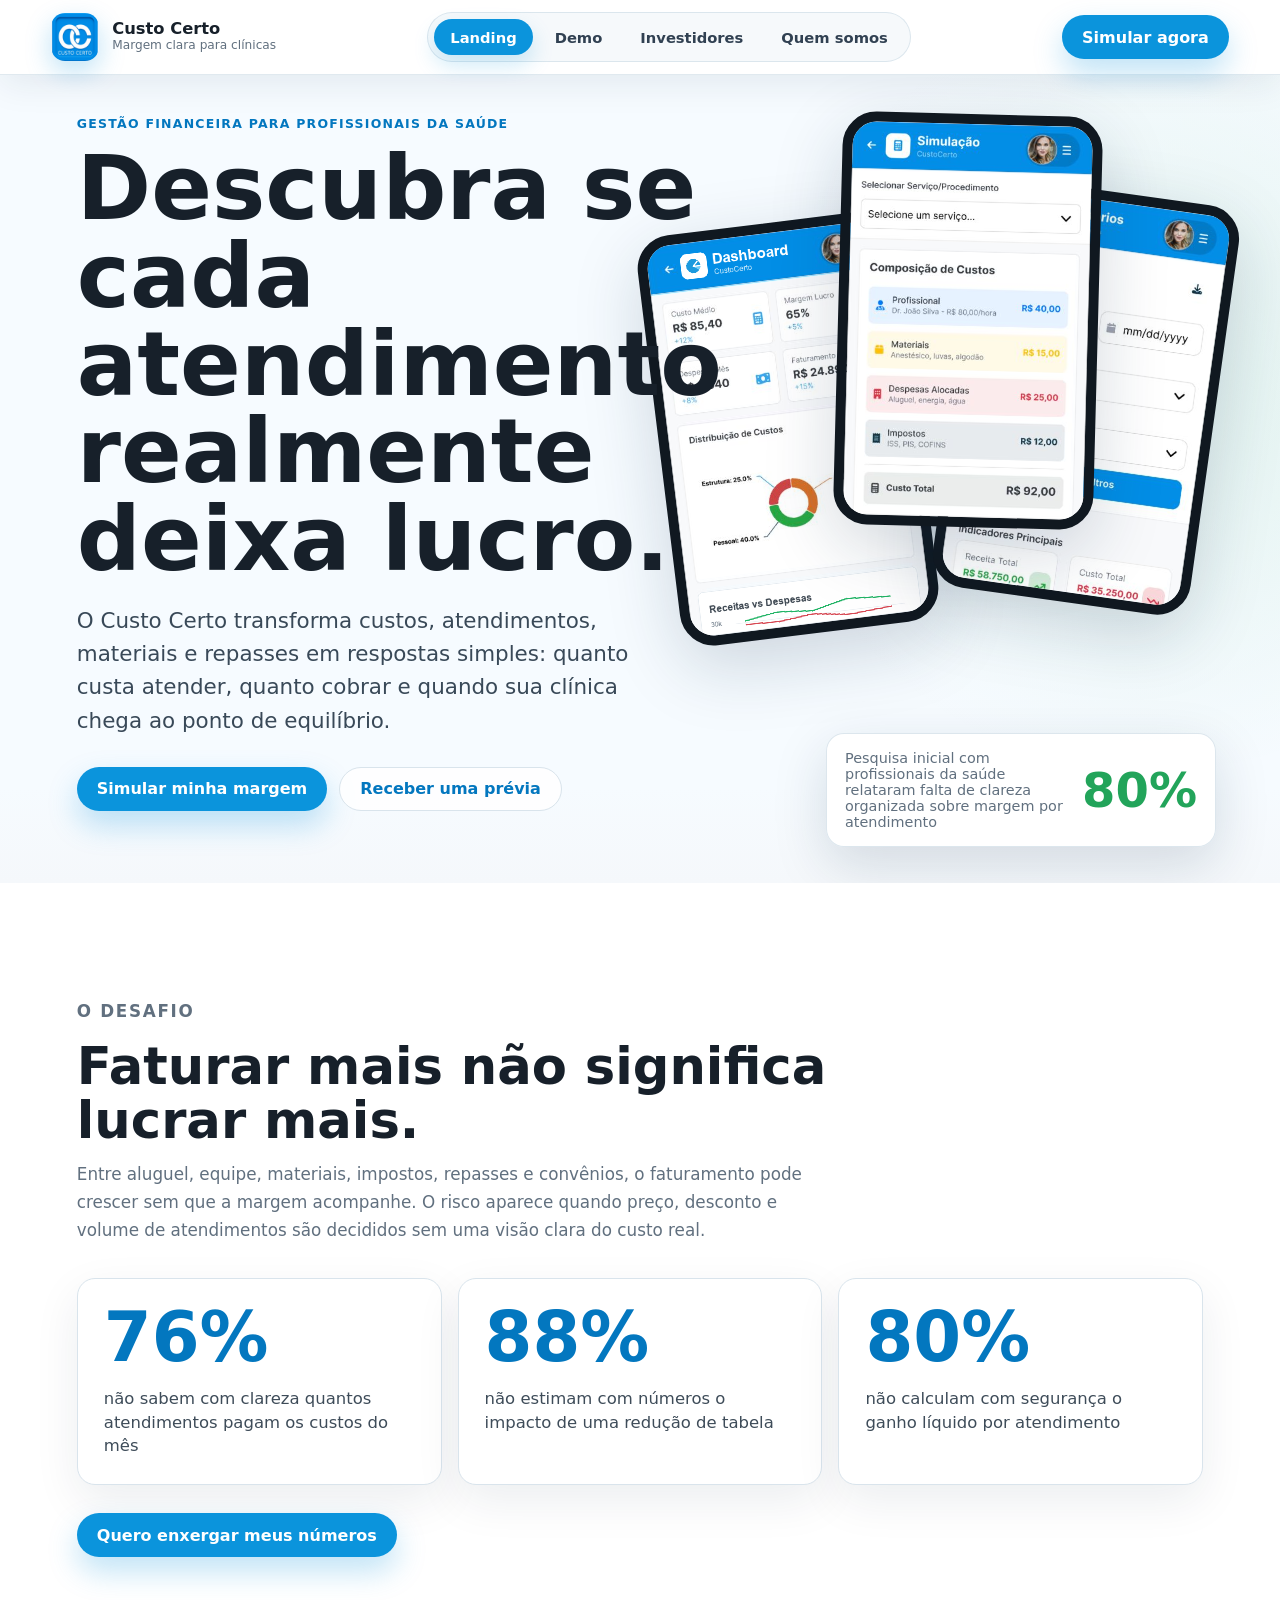
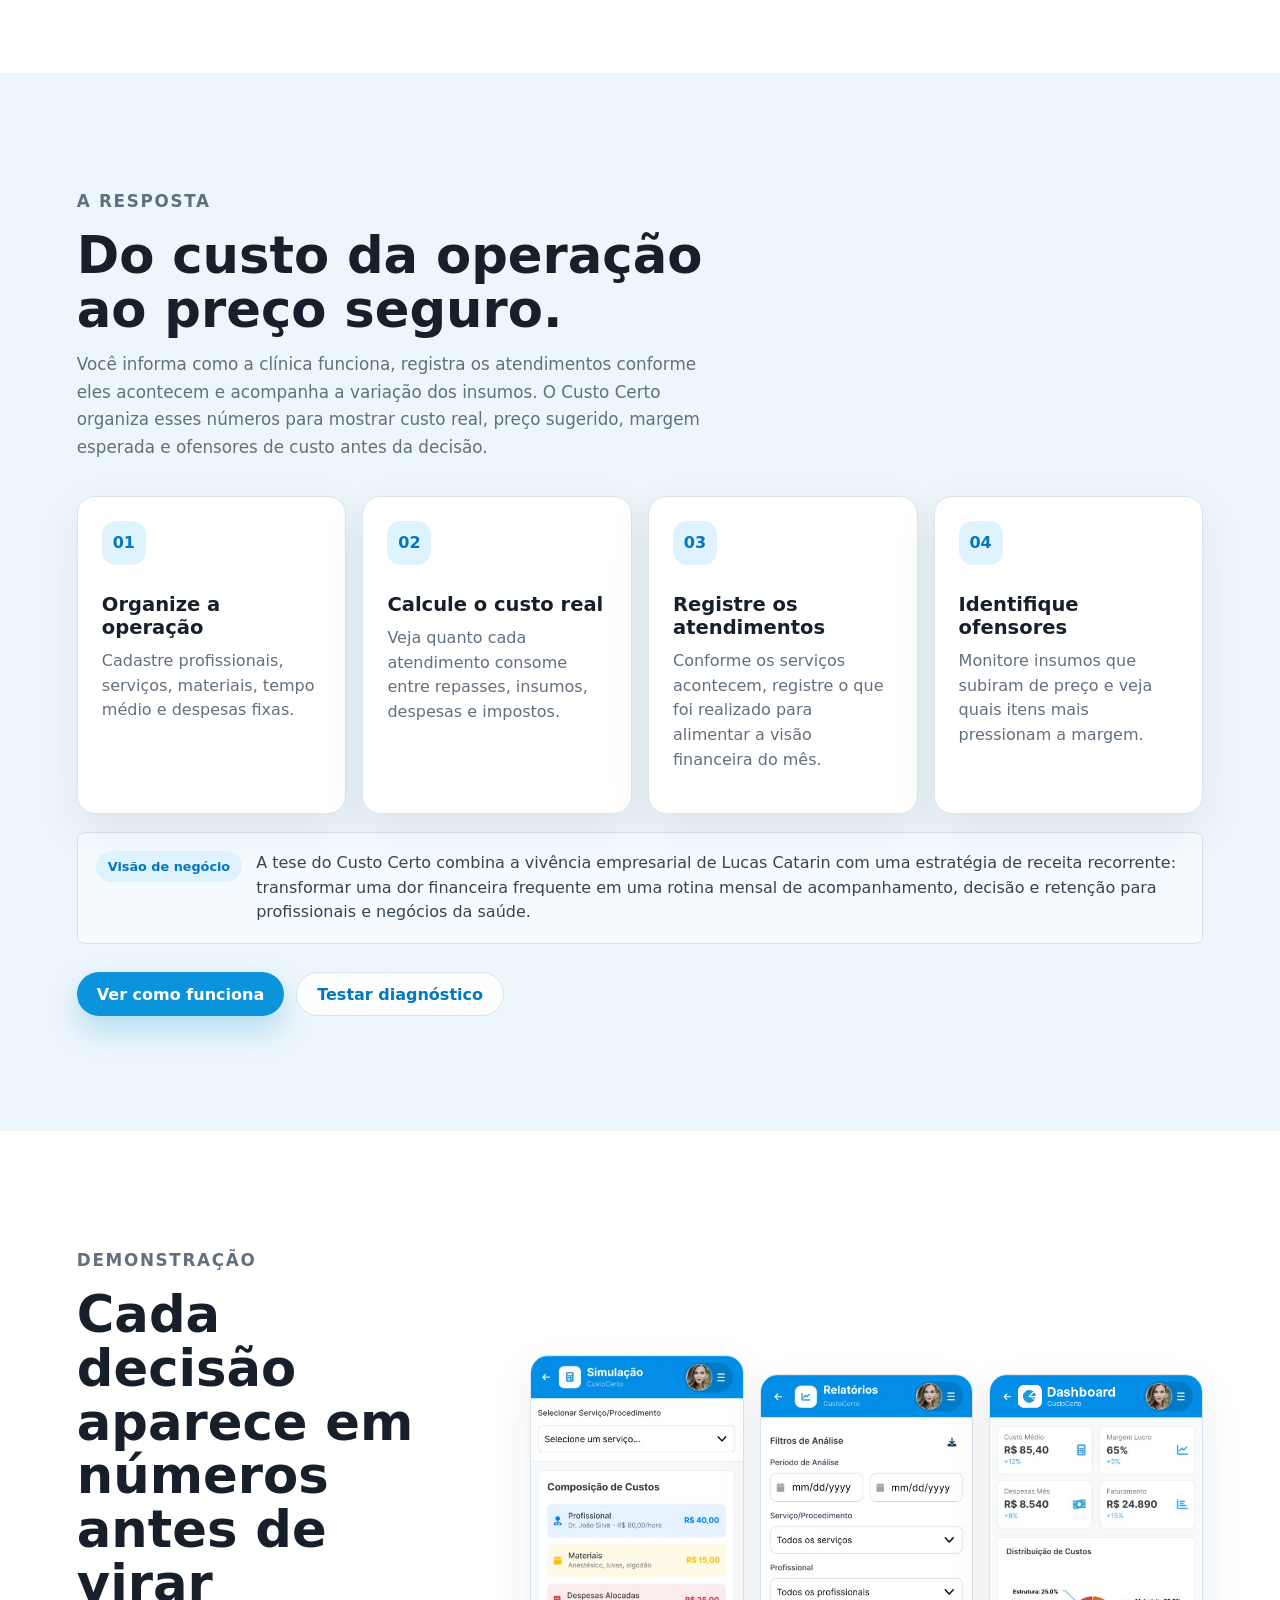
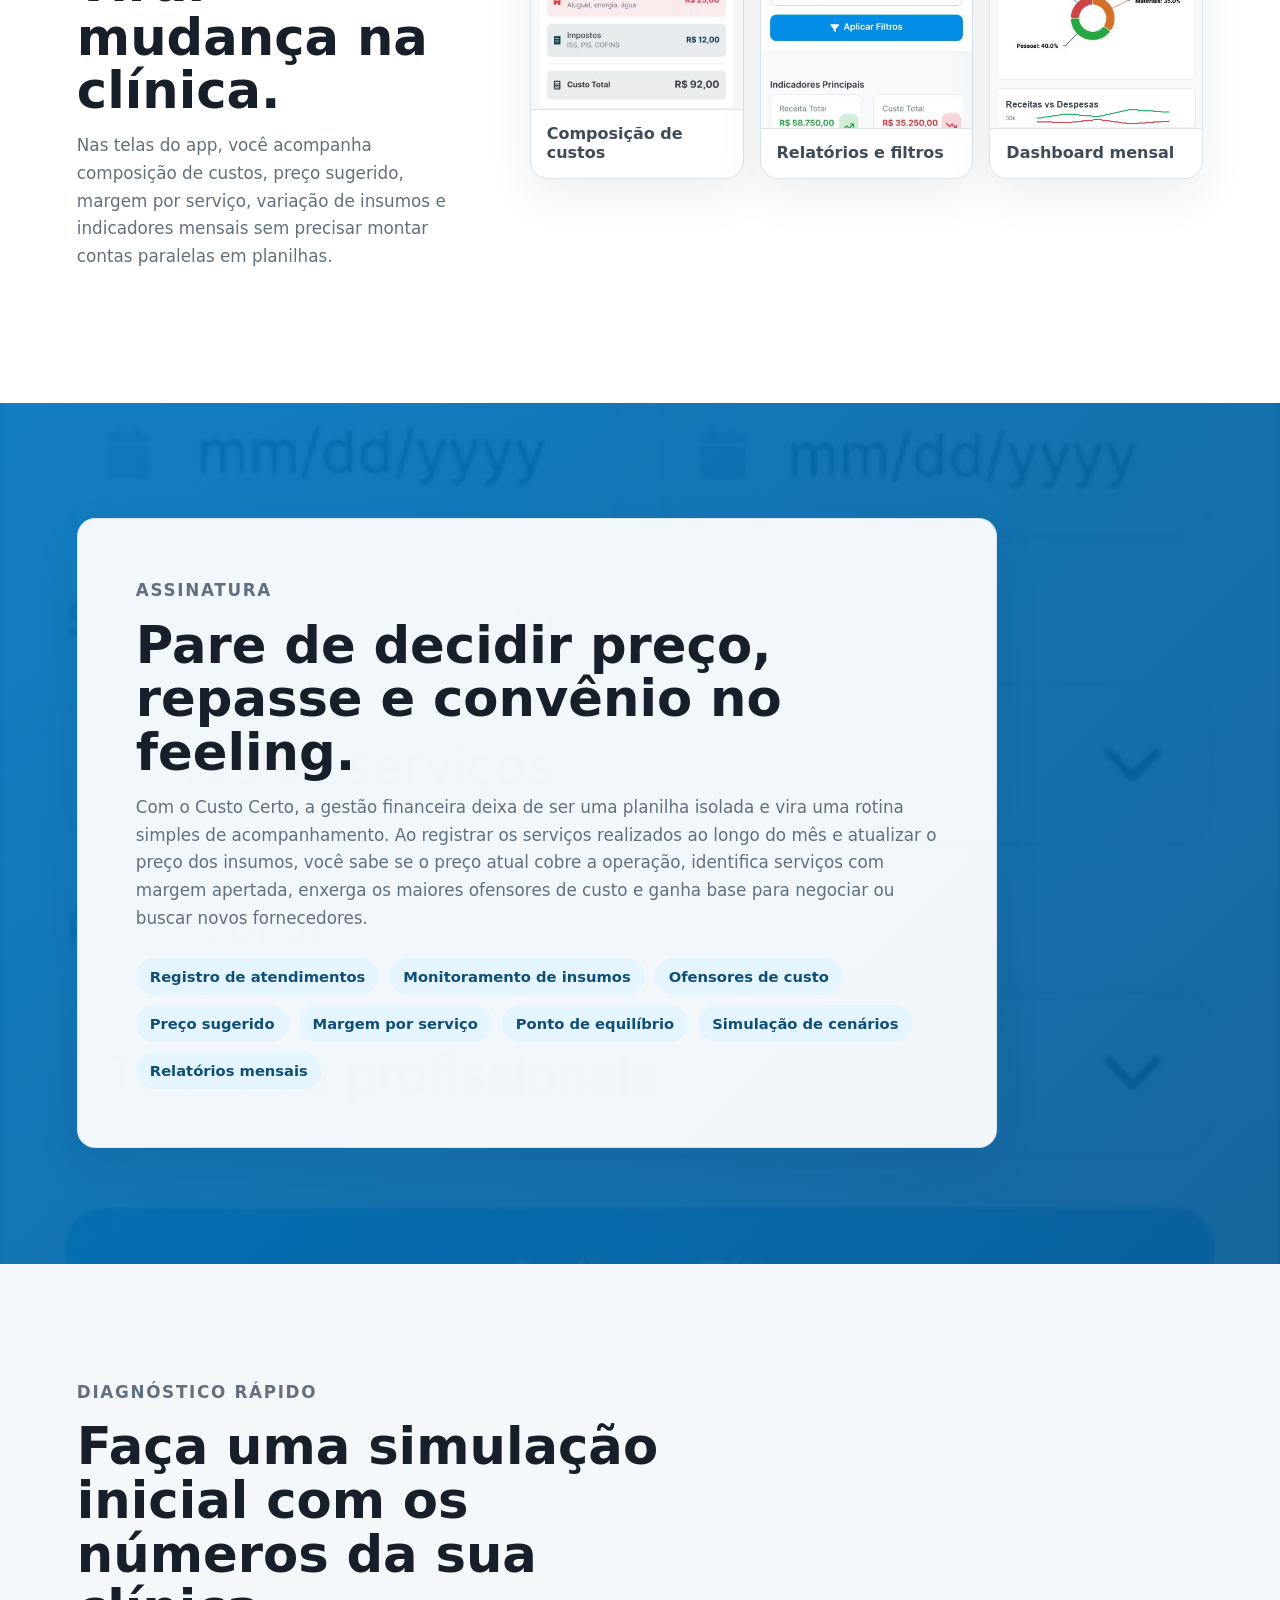
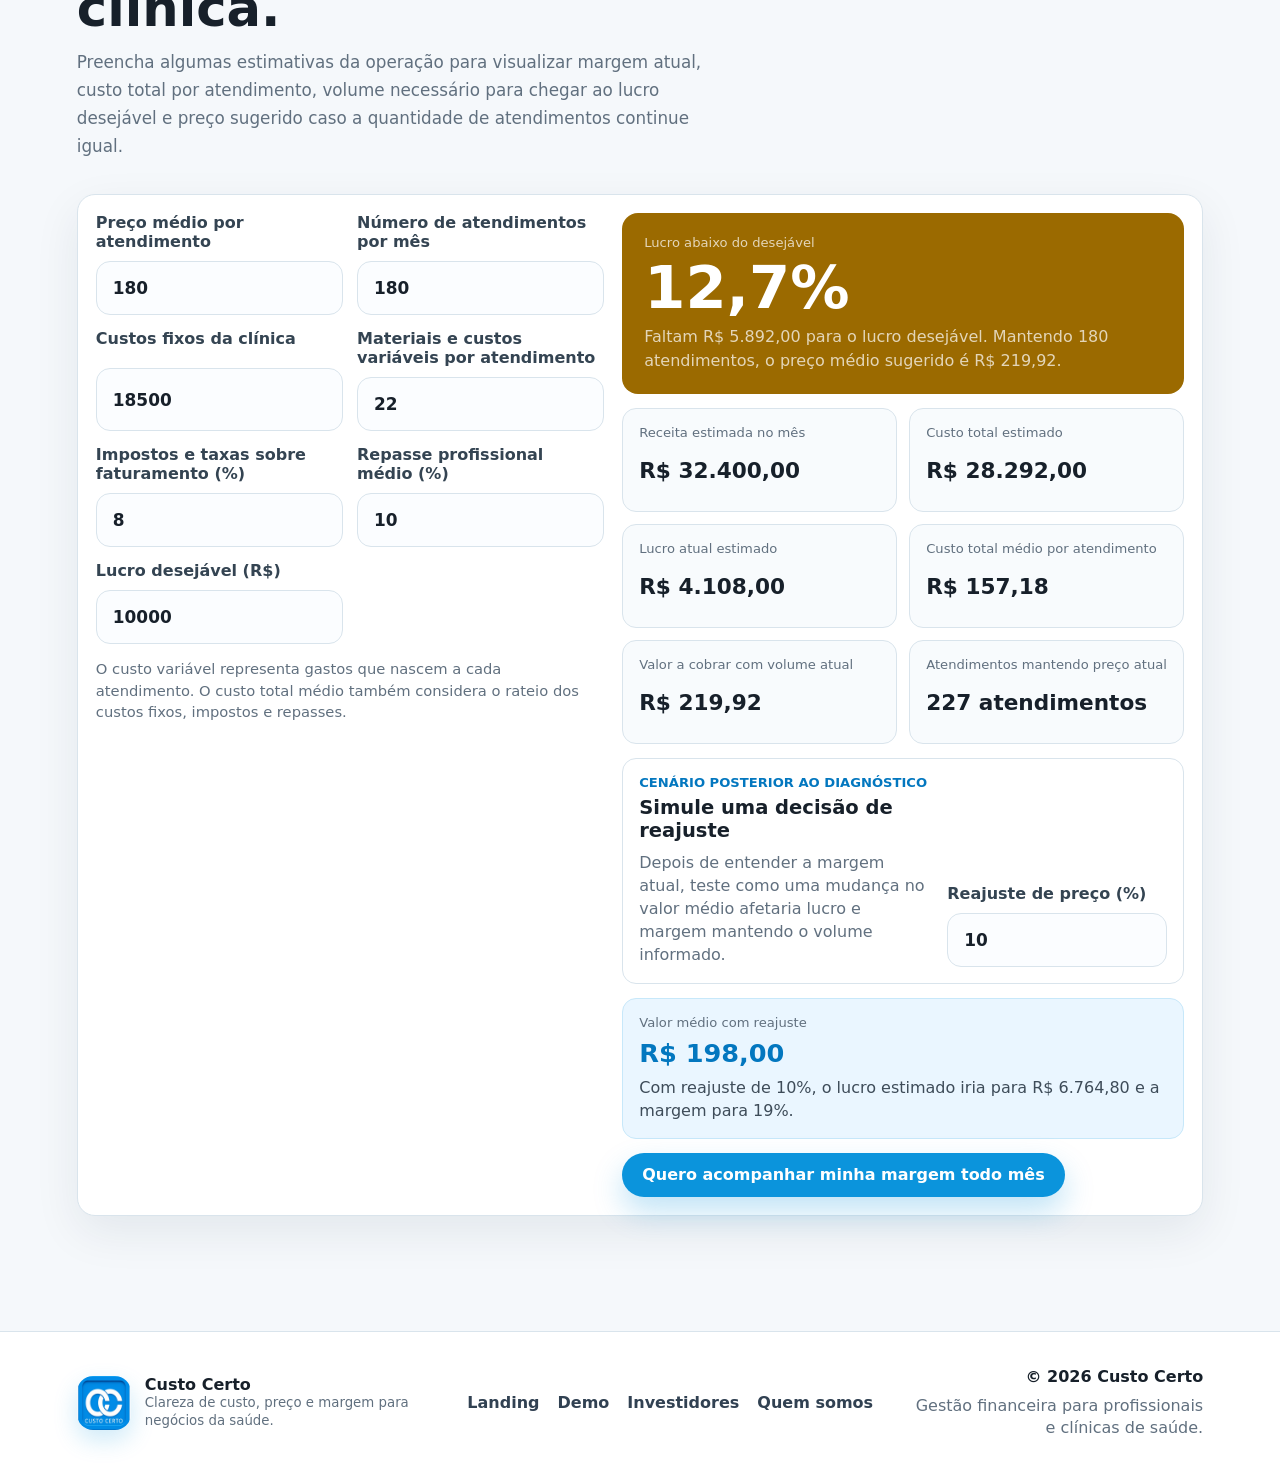
==== commit c3da7408: "Add investor pitch section and update plans" ====
--- a/index.html
+++ b/index.html
@@ -130,6 +130,14 @@
             <p>Monitore insumos que subiram de preço e veja quais itens mais pressionam a margem.</p>
           </article>
         </div>
+        <aside class="business-note">
+          <span>Visão de negócio</span>
+          <p>
+            A tese do Custo Certo combina a vivência empresarial de Lucas Catarin com uma estratégia
+            de receita recorrente: transformar uma dor financeira frequente em uma rotina mensal de
+            acompanhamento, decisão e retenção para profissionais e negócios da saúde.
+          </p>
+        </aside>
         <div class="section-cta">
           <a
             class="button primary"
@@ -560,12 +568,162 @@
       </section>
 
       <section
-        class="tab-panel blank-tab-panel"
+        class="tab-panel investor-section"
         id="pitch-investidores"
         data-tab-panel="pitch-investidores"
         aria-label="Pitch de vendas para investidores"
         hidden
-      ></section>
+      >
+        <section class="investor-hero" aria-labelledby="investor-title">
+          <div>
+            <p class="eyebrow">Investidores</p>
+            <h1 id="investor-title">Uma camada financeira especializada para negócios da saúde.</h1>
+            <p>
+              O Custo Certo nasce para resolver uma dor recorrente em profissionais e pequenas
+              clínicas: entender custo, preço e margem por atendimento com simplicidade suficiente
+              para virar hábito de gestão.
+            </p>
+          </div>
+
+          <div class="investor-highlights" aria-label="Resumo da tese">
+            <article>
+              <span>Modelo</span>
+              <strong>SaaS recorrente</strong>
+            </article>
+            <article>
+              <span>Foco inicial</span>
+              <strong>Clínicas e profissionais</strong>
+            </article>
+            <article>
+              <span>Diferencial</span>
+              <strong>Margem por atendimento</strong>
+            </article>
+          </div>
+        </section>
+
+        <section class="investor-grid" aria-label="Estrutura do pitch para investidores">
+          <article class="investor-card featured">
+            <span>01</span>
+            <h2>Problema</h2>
+            <p>
+              Profissionais da saúde dominam a técnica, mas muitas vezes decidem preço, repasse,
+              convênio e compra de insumos sem clareza do custo real por atendimento.
+            </p>
+            <ul>
+              <li>Dificuldade com planilhas e método financeiro.</li>
+              <li>Baixa visibilidade de margem por serviço.</li>
+              <li>Risco de faturar mais sem lucrar mais.</li>
+            </ul>
+          </article>
+
+          <article class="investor-card">
+            <span>02</span>
+            <h2>Mercado</h2>
+            <p>
+              O recorte inicial mira profissionais autônomos, consultórios e clínicas pequenas que
+              vendem serviços recorrentes, trabalham com insumos e precisam separar melhor a gestão
+              profissional da vida financeira pessoal.
+            </p>
+          </article>
+
+          <article class="investor-card">
+            <span>03</span>
+            <h2>Solução</h2>
+            <p>
+              A plataforma transforma atendimentos, custos fixos, insumos, impostos e repasses em
+              custo por atendimento, preço sugerido, margem, ponto de equilíbrio e ofensores de
+              custo.
+            </p>
+          </article>
+
+          <article class="investor-card">
+            <span>04</span>
+            <h2>Validação</h2>
+            <p>
+              A pesquisa inicial, a landing page e o protótipo no Figma validam a percepção de dor:
+              existe demanda por uma ferramenta simples, mobile-first e dedicada à gestão financeira
+              da rotina profissional.
+            </p>
+          </article>
+
+          <article class="investor-card">
+            <span>05</span>
+            <h2>Modelo de negócio</h2>
+            <p>
+              Receita recorrente por assinatura, com planos Solo, Pro e Equipe. A expansão acontece
+              por maior uso, mais profissionais, mais serviços acompanhados e necessidade de visão
+              gerencial.
+            </p>
+            <ul>
+              <li>Solo: entrada individual e validação de hábito.</li>
+              <li>Pro: recorrência e relatórios por serviço.</li>
+              <li>Equipe: operação com repasses, comparativos e fornecedores.</li>
+            </ul>
+          </article>
+
+          <article class="investor-card">
+            <span>06</span>
+            <h2>Go-to-market</h2>
+            <p>
+              A entrada pode combinar pilotos com clínicas, indicação entre profissionais,
+              comunidades médicas, contadores especializados, associações e parceiros que já atendem
+              o público da saúde.
+            </p>
+          </article>
+
+          <article class="investor-card">
+            <span>07</span>
+            <h2>Métricas-chave</h2>
+            <p>
+              Acompanharemos conversão da landing, diagnósticos realizados, reuniões, clientes
+              pagantes, MRR, churn e frequência de uso.
+            </p>
+            <ul>
+              <li>Registros de atendimento por cliente.</li>
+              <li>Atualizações de insumos e fornecedores.</li>
+              <li>Relatórios acessados no fechamento mensal.</li>
+            </ul>
+          </article>
+
+          <article class="investor-card featured">
+            <span>08</span>
+            <h2>Time</h2>
+            <p>
+              Lucas Catarin traz a visão de negócio, a leitura estratégica de receita recorrente e
+              a proximidade com a dor da saúde. O grupo complementa com dados, IA, finanças,
+              operações, mercado e desenvolvimento de negócios.
+            </p>
+          </article>
+
+          <article class="investor-card">
+            <span>09</span>
+            <h2>Roadmap</h2>
+            <p>
+              O caminho passa por MVP funcional, pilotos com usuários reais, evolução mobile-first,
+              integrações e inteligência para recomendação de preço, margem e ofensores.
+            </p>
+          </article>
+
+          <article class="investor-card">
+            <span>10</span>
+            <h2>Possibilidades futuras</h2>
+            <p>
+              Parcerias com fintechs podem centralizar serviços financeiros para profissionais da
+              saúde, ajudando a separar vida financeira pessoal e profissional e ampliando o valor
+              recorrente da plataforma.
+            </p>
+          </article>
+
+          <article class="investor-card investor-ask">
+            <span>11</span>
+            <h2>Pedido</h2>
+            <p>
+              Buscamos validação comercial, conexões para pilotos, mentoria de produto e capital
+              para transformar o protótipo em uma primeira versão utilizável por clientes pagantes.
+            </p>
+          </article>
+        </section>
+      </section>
 
       <section
         class="tab-panel about-section"
@@ -625,7 +783,8 @@
               <h3>Lucas Catarin</h3>
               <p>
                 Engenheiro mecânico e empresário, conecta vivência em custos, precificação e gestão
-                de negócios à dor financeira observada em profissionais da saúde.
+                de negócios à dor financeira observada em profissionais da saúde, trazendo visão
+                estratégica para transformar o Custo Certo em uma plataforma de receita recorrente.
               </p>
             </article>
             <article>
--- a/styles.css
+++ b/styles.css
@@ -334,6 +334,129 @@
   background: var(--mist);
 }
 
+.investor-section {
+  background: #f6fbff;
+}
+
+.investor-hero {
+  display: grid;
+  grid-template-columns: minmax(0, 1fr) minmax(320px, 0.72fr);
+  gap: clamp(24px, 5vw, 72px);
+  align-items: end;
+  padding: clamp(116px, 13vw, 168px) clamp(20px, 6vw, 92px) clamp(42px, 6vw, 74px);
+  background:
+    linear-gradient(135deg, rgba(246, 251, 255, 0.98), rgba(223, 243, 255, 0.86)),
+    radial-gradient(circle at 88% 18%, rgba(34, 164, 90, 0.14), transparent 28%);
+}
+
+.investor-hero h1 {
+  max-width: 980px;
+  margin: 0 0 22px;
+  color: #091827;
+  font-size: clamp(2.5rem, 5.6vw, 6rem);
+  line-height: 0.98;
+}
+
+.investor-hero p:last-child {
+  max-width: 760px;
+  margin: 0;
+  color: #3a4a59;
+  font-size: clamp(1.02rem, 1.5vw, 1.22rem);
+  line-height: 1.62;
+}
+
+.investor-highlights {
+  display: grid;
+  gap: 12px;
+}
+
+.investor-highlights article {
+  display: grid;
+  gap: 6px;
+  padding: 18px;
+  background: #fff;
+  border: 1px solid var(--line);
+  border-radius: 8px;
+  box-shadow: 0 16px 44px rgba(16, 43, 70, 0.08);
+}
+
+.investor-highlights span,
+.investor-card > span {
+  color: var(--blue-700);
+  font-size: 0.78rem;
+  font-weight: 900;
+  text-transform: uppercase;
+}
+
+.investor-highlights strong {
+  color: #102334;
+  font-size: 1.15rem;
+}
+
+.investor-grid {
+  display: grid;
+  grid-template-columns: repeat(3, minmax(0, 1fr));
+  gap: 16px;
+  padding: 0 clamp(20px, 6vw, 92px) clamp(64px, 8vw, 108px);
+}
+
+.investor-card {
+  display: grid;
+  align-content: start;
+  gap: 12px;
+  min-height: 260px;
+  padding: 22px;
+  background: #fff;
+  border: 1px solid var(--line);
+  border-radius: 8px;
+  box-shadow: 0 16px 44px rgba(16, 43, 70, 0.07);
+}
+
+.investor-card.featured {
+  background: #102b46;
+  border-color: #102b46;
+}
+
+.investor-card h2 {
+  margin: 0;
+  color: #102334;
+  font-size: clamp(1.35rem, 2vw, 1.8rem);
+}
+
+.investor-card p,
+.investor-card li {
+  color: #465766;
+  line-height: 1.55;
+}
+
+.investor-card p {
+  margin: 0;
+}
+
+.investor-card ul {
+  display: grid;
+  gap: 8px;
+  margin: 2px 0 0;
+  padding-left: 18px;
+}
+
+.investor-card.featured h2,
+.investor-card.featured p,
+.investor-card.featured li {
+  color: #fff;
+}
+
+.investor-card.featured > span {
+  color: #8bd8ff;
+}
+
+.investor-ask {
+  grid-column: span 2;
+  min-height: auto;
+  background: #e6f6ff;
+  border-color: #b9e4fb;
+}
+
 .about-section {
   max-width: 100vw;
   scroll-margin-top: 96px;
@@ -1371,6 +1494,34 @@
   border-radius: 999px;
 }
 
+.business-note {
+  display: grid;
+  grid-template-columns: auto minmax(0, 1fr);
+  gap: 14px;
+  align-items: start;
+  margin-top: 18px;
+  padding: 18px;
+  background: #f6fbff;
+  border: 1px solid var(--line);
+  border-radius: 8px;
+}
+
+.business-note span {
+  width: fit-content;
+  padding: 8px 12px;
+  color: var(--blue-700);
+  font-size: 0.8rem;
+  font-weight: 900;
+  background: var(--blue-100);
+  border-radius: 999px;
+}
+
+.business-note p {
+  margin: 0;
+  color: #344452;
+  line-height: 1.55;
+}
+
 .calculator-section {
   background: var(--mist);
 }
@@ -1657,7 +1808,7 @@
 
 .pricing-grid {
   display: grid;
-  grid-template-columns: repeat(4, minmax(0, 1fr));
+  grid-template-columns: repeat(3, minmax(0, 1fr));
   gap: 16px;
 }
 
@@ -1870,14 +2021,20 @@
   .flow-grid,
   .stat-grid,
   .diagnostic-panel,
+  .investor-grid,
   .pricing-grid,
   .sales-hero {
     grid-template-columns: repeat(2, minmax(0, 1fr));
   }
 
   .diagnostic-panel,
+  .investor-hero,
   .sales-hero {
     grid-template-columns: 1fr;
+  }
+
+  .investor-ask {
+    grid-column: span 2;
   }
 
   .demo-section {
@@ -1950,6 +2107,28 @@
   .blank-tab-panel {
     min-height: calc(100vh - 116px);
     padding: 58px 20px;
+  }
+
+  .investor-hero {
+    padding: 58px 20px 34px;
+  }
+
+  .investor-hero h1 {
+    font-size: clamp(2.05rem, 8.8vw, 3.2rem);
+    line-height: 1.04;
+  }
+
+  .investor-grid {
+    grid-template-columns: 1fr;
+    padding: 0 20px 58px;
+  }
+
+  .investor-ask {
+    grid-column: auto;
+  }
+
+  .business-note {
+    grid-template-columns: 1fr;
   }
 
   .demo-product {
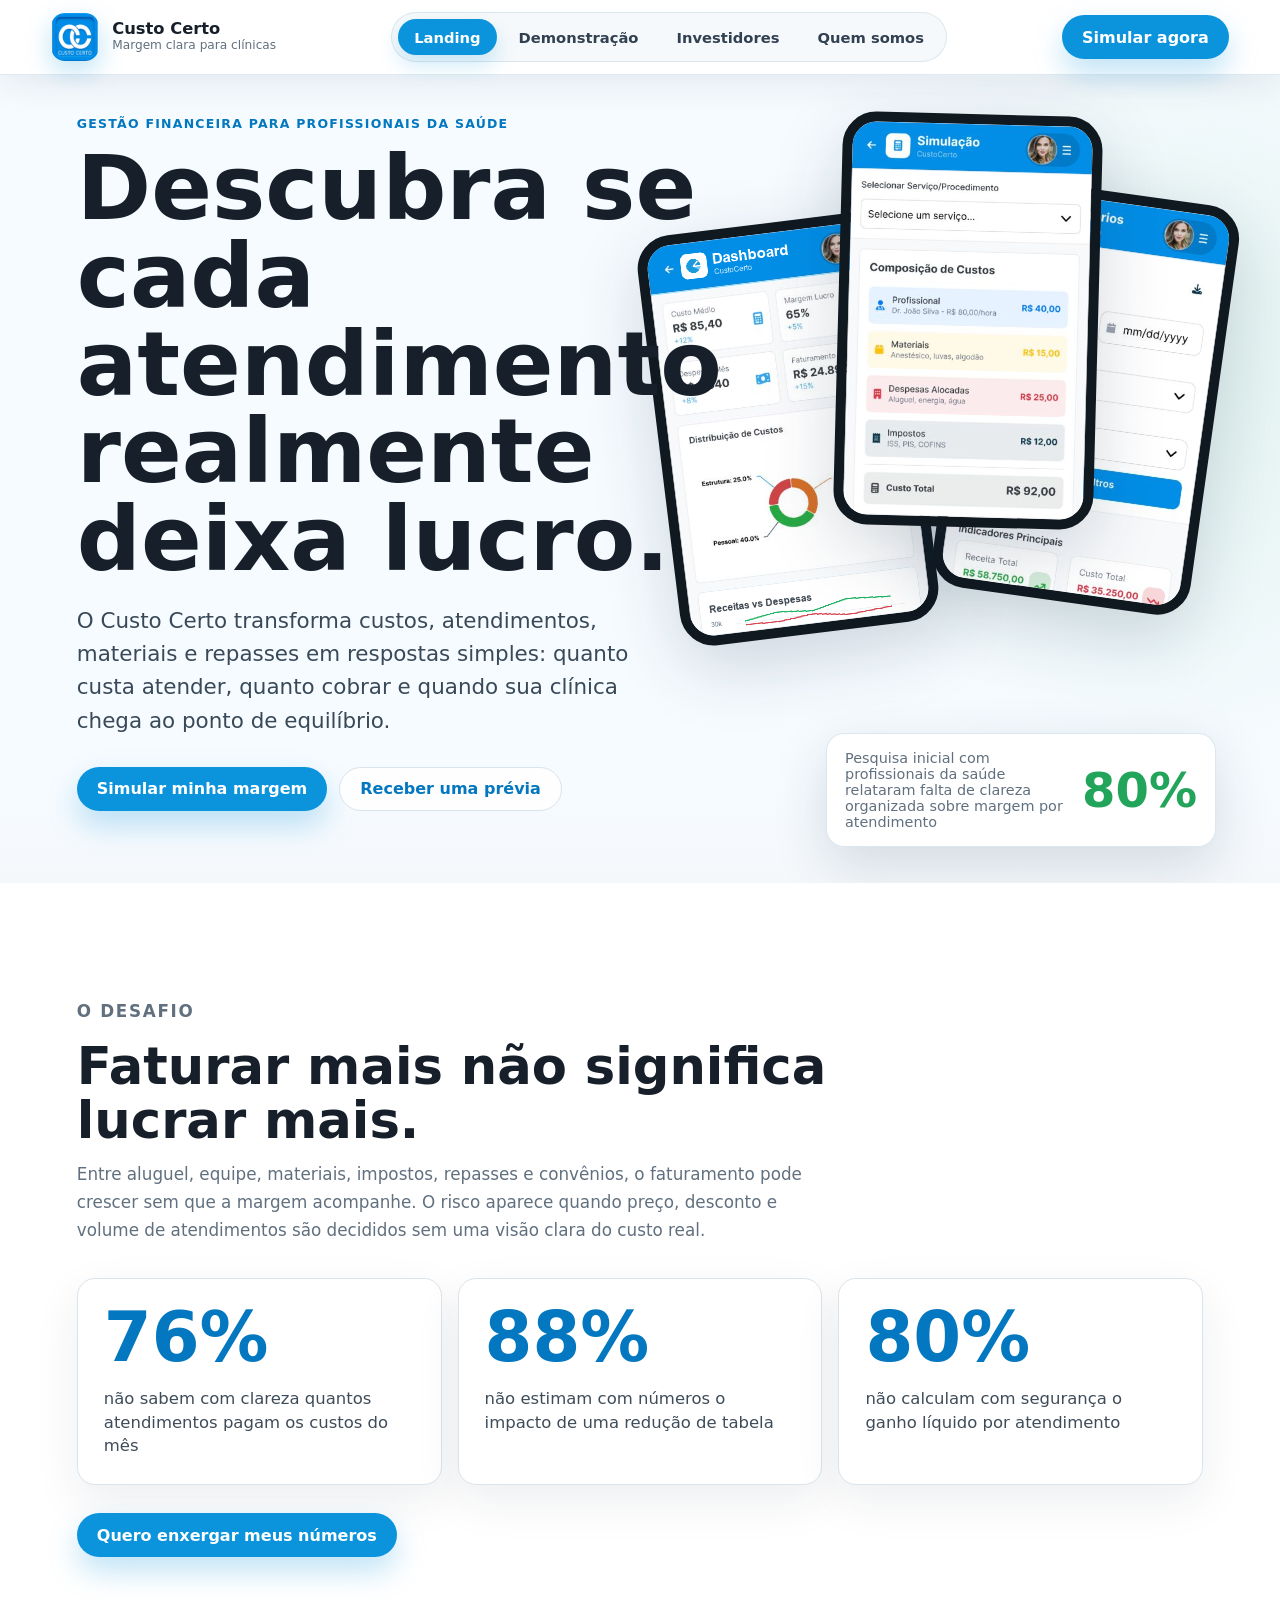
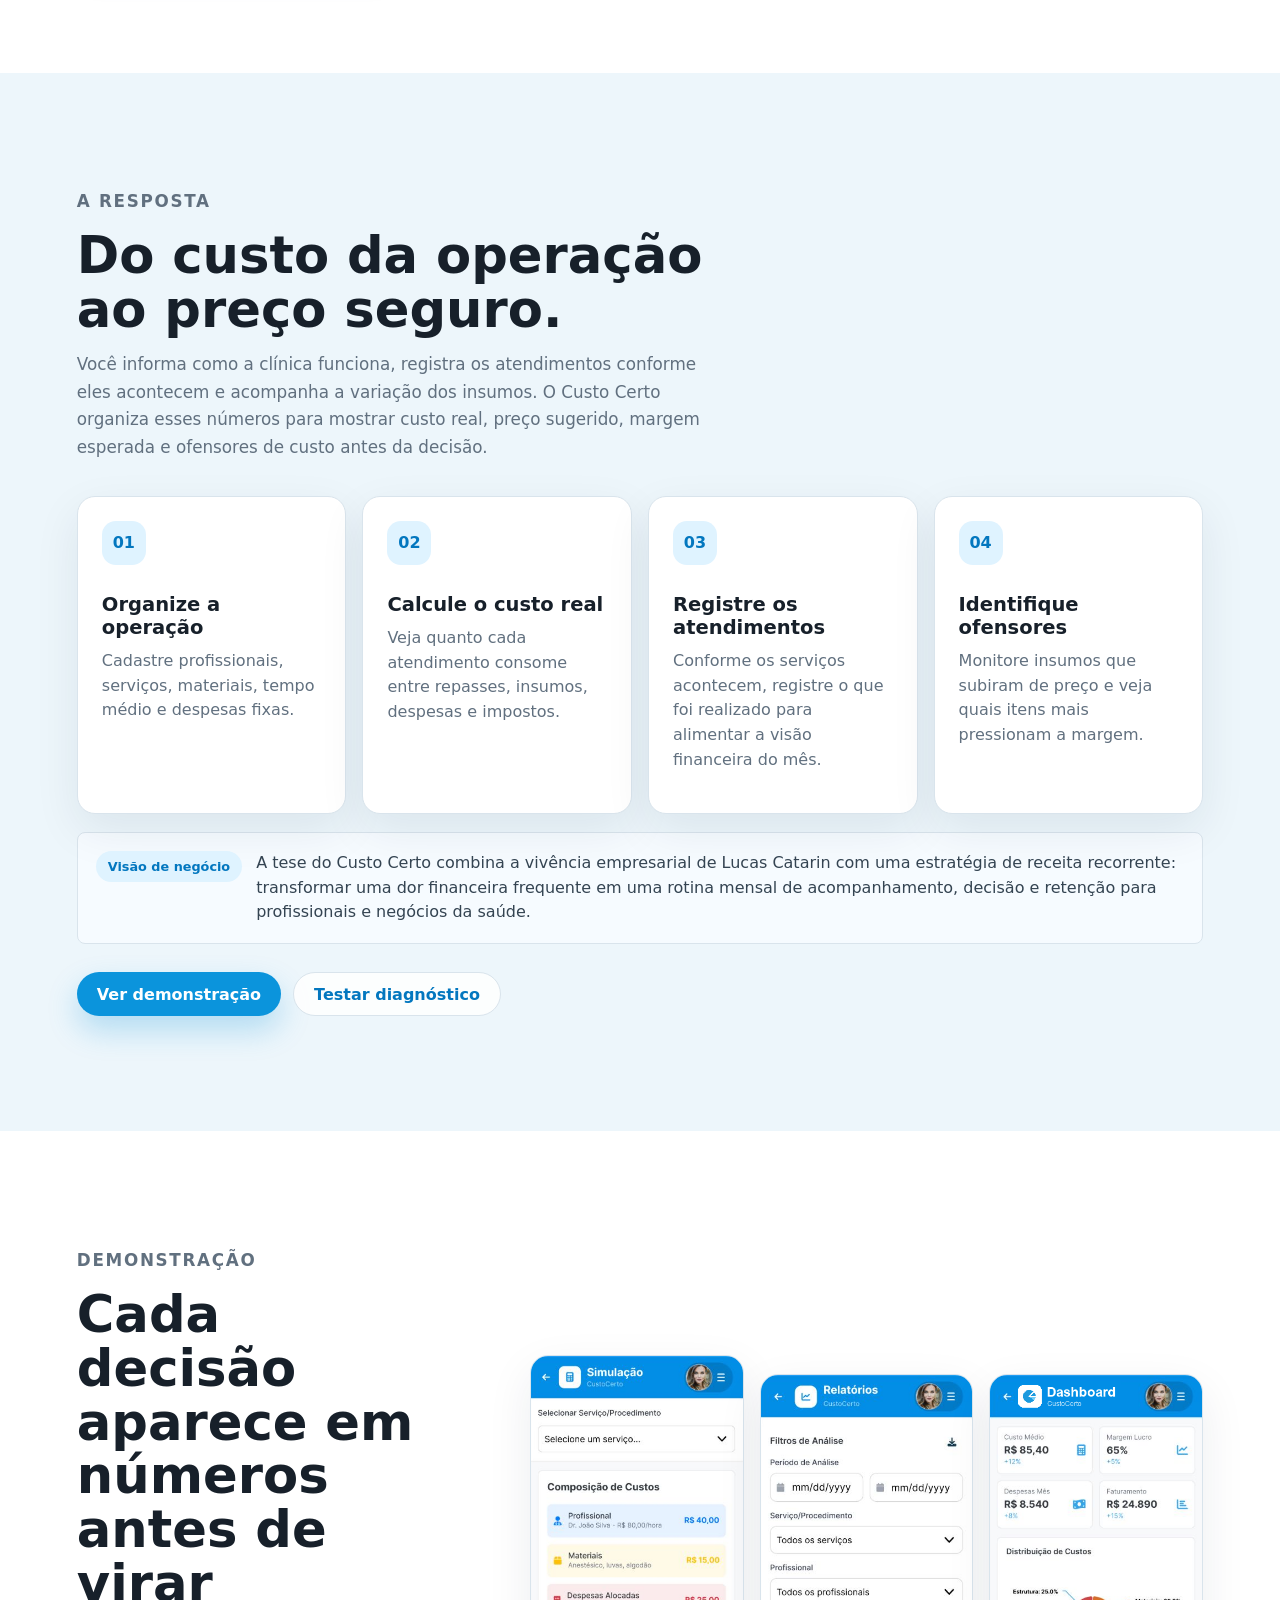
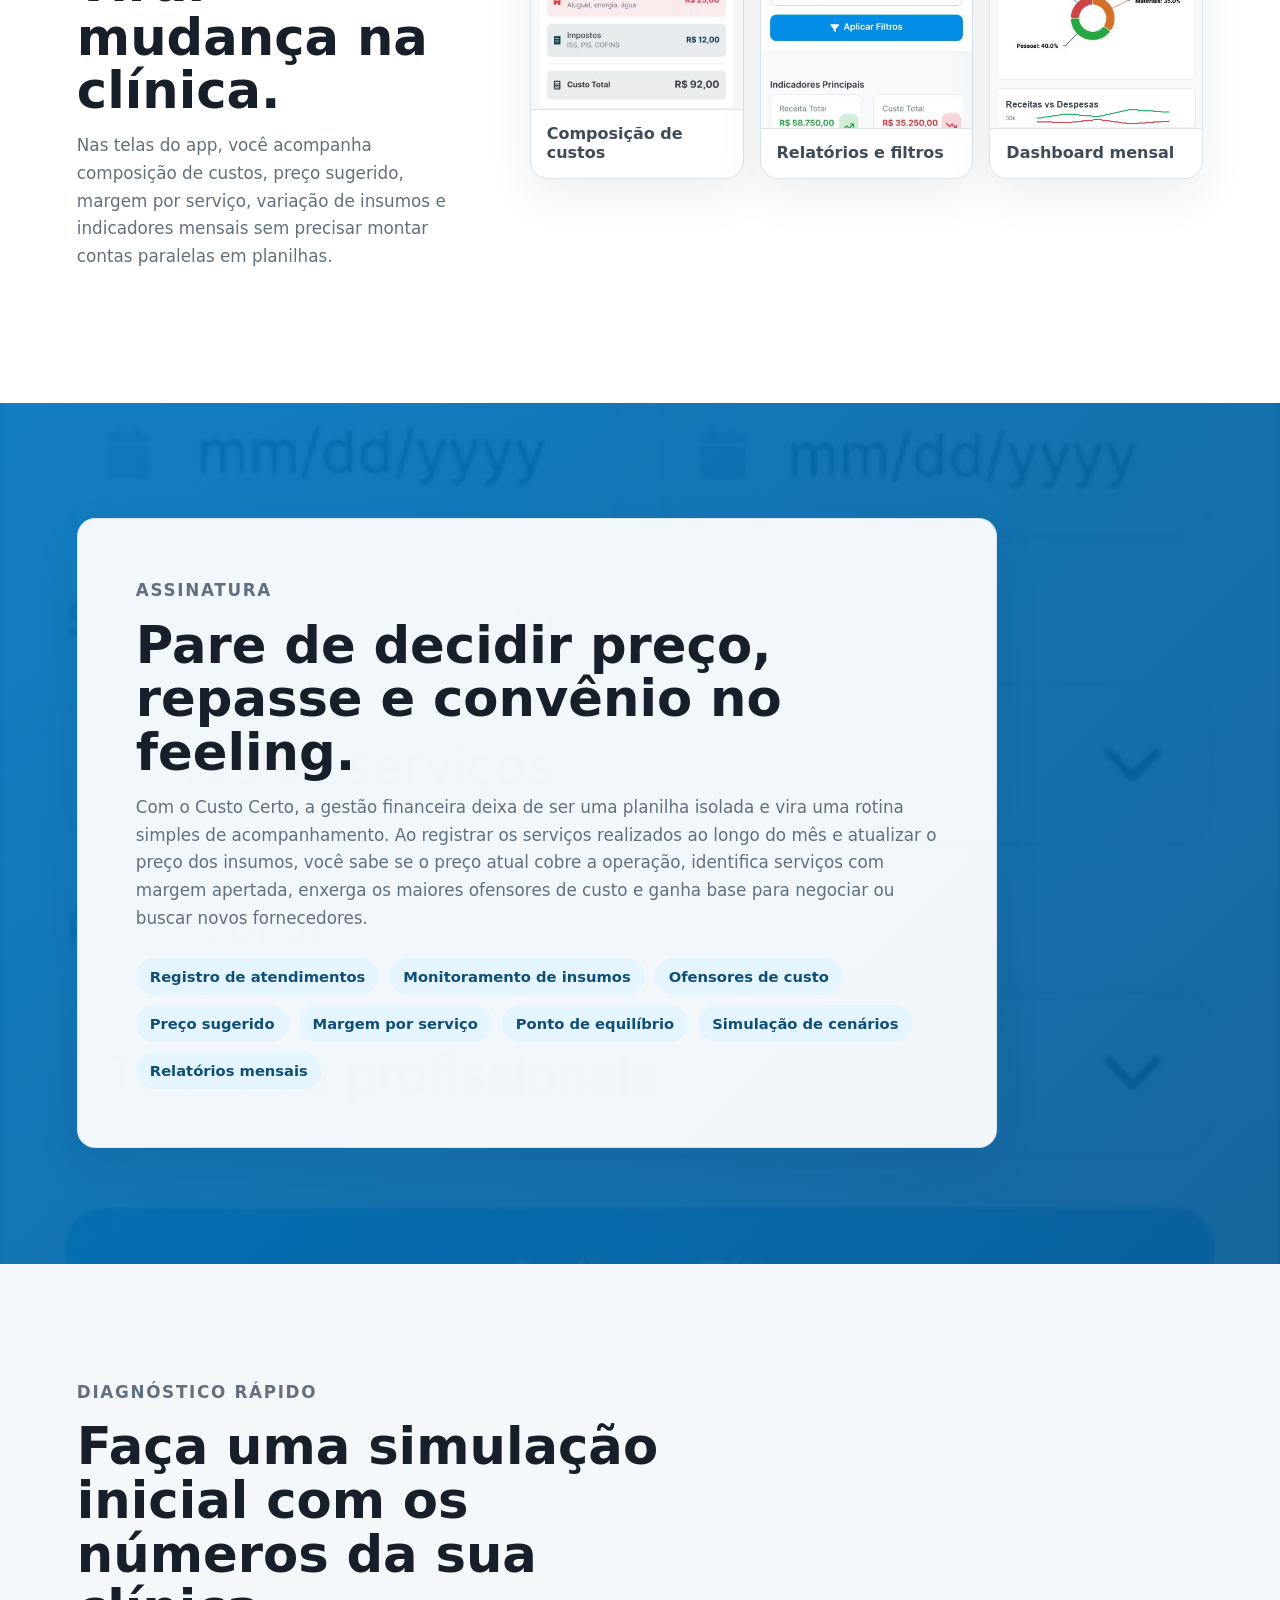
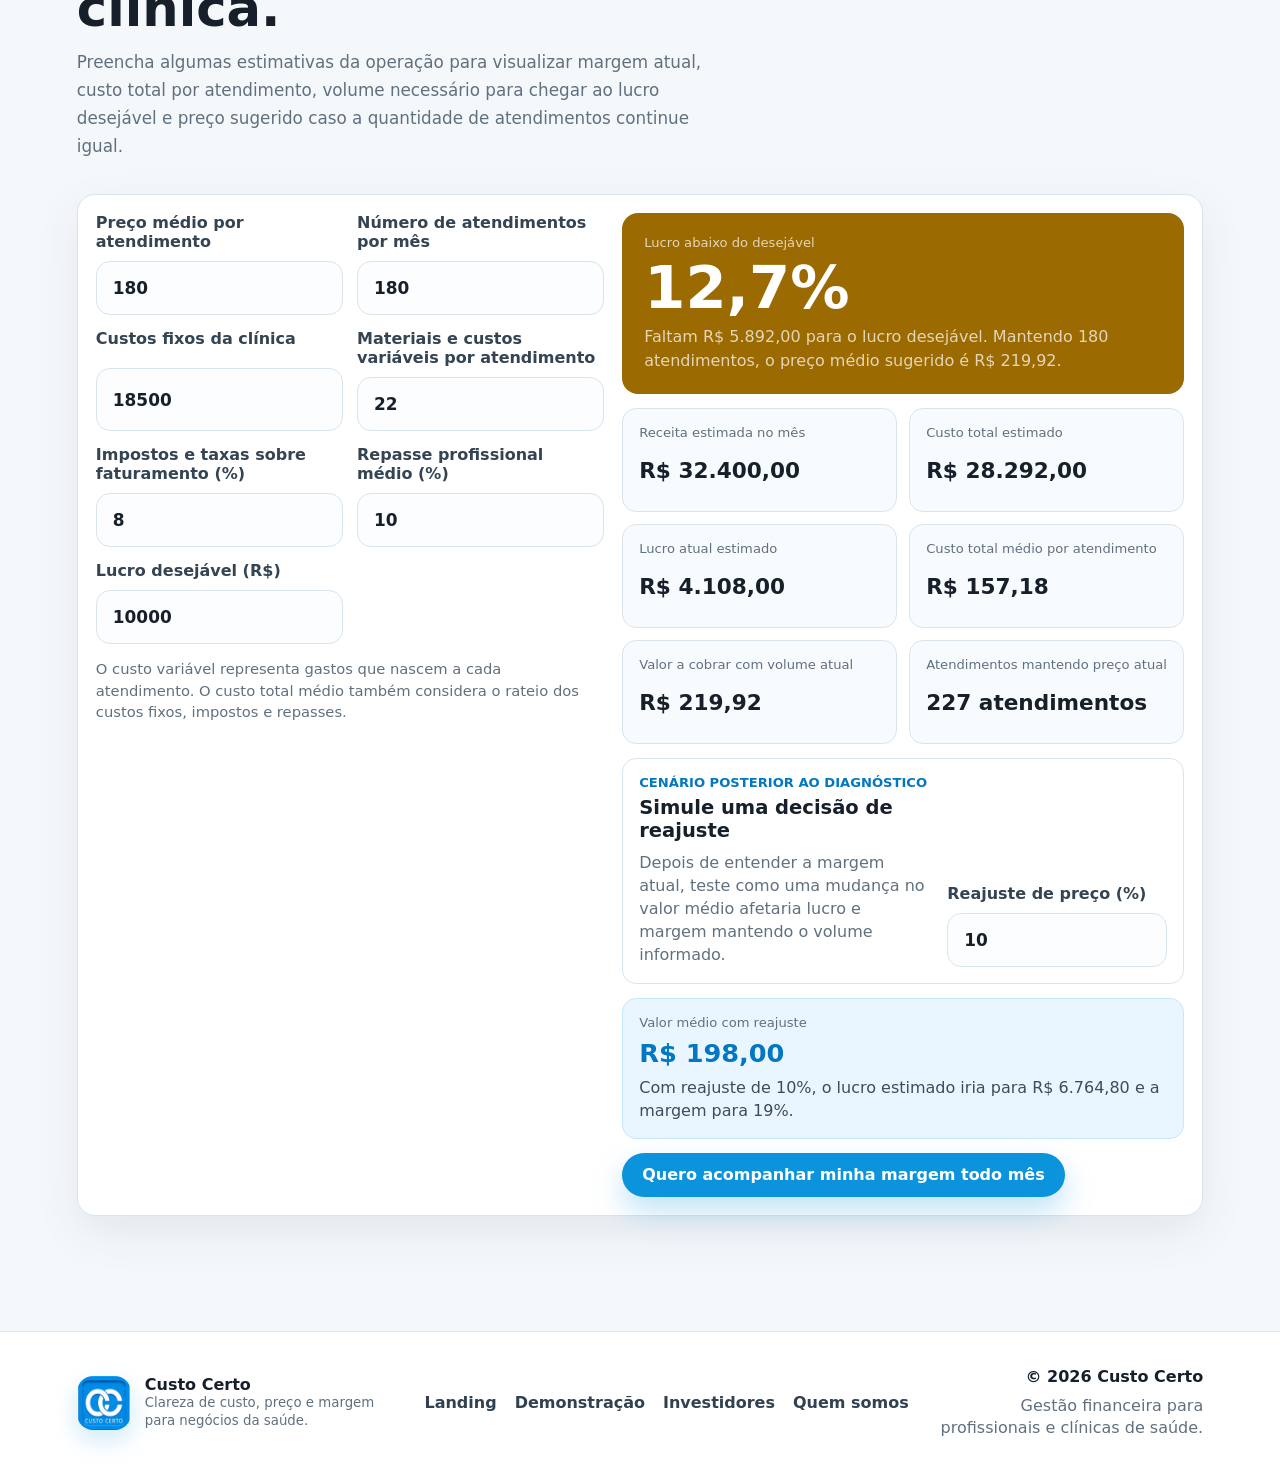
==== commit 1a517272: "Ajusta textos de demonstracao e investidores" ====
--- a/index.html
+++ b/index.html
@@ -27,7 +27,7 @@
           target="_blank"
           rel="noopener"
         >
-          Demo
+          Demonstração
         </a>
         <a class="top-tab" href="#pitch-investidores" data-tab-target="pitch-investidores">Investidores</a>
         <a class="top-tab" href="#quem-somos" data-tab-target="quem-somos">Quem somos</a>
@@ -145,7 +145,7 @@
             target="_blank"
             rel="noopener"
           >
-            Ver como funciona
+            Ver demonstração
           </a>
           <a class="button secondary" href="#diagnostico">Testar diagnóstico</a>
         </div>
@@ -574,154 +574,157 @@
         aria-label="Pitch de vendas para investidores"
         hidden
       >
-        <section class="investor-hero" aria-labelledby="investor-title">
-          <div>
-            <p class="eyebrow">Investidores</p>
-            <h1 id="investor-title">Uma camada financeira especializada para negócios da saúde.</h1>
+        <section class="section investor-block" aria-labelledby="investor-problem-title">
+          <div class="section-heading compact">
+            <p class="eyebrow">Problema e mercado</p>
+            <h2 id="investor-problem-title">A dor financeira aparece antes da clínica crescer.</h2>
             <p>
-              O Custo Certo nasce para resolver uma dor recorrente em profissionais e pequenas
-              clínicas: entender custo, preço e margem por atendimento com simplicidade suficiente
-              para virar hábito de gestão.
+              O público inicial precisa decidir preço, repasse, volume, convênio e compra de insumos
+              sem uma leitura simples do que cada atendimento realmente deixa de resultado.
             </p>
           </div>
 
-          <div class="investor-highlights" aria-label="Resumo da tese">
-            <article>
+          <div class="investor-card-grid three">
+            <article class="investor-info-card">
+              <span>01</span>
+              <h3>Problema</h3>
+              <p>
+                Profissionais da saúde dominam a técnica, mas nem sempre têm método financeiro para
+                calcular custo real, margem por serviço e ponto de equilíbrio.
+              </p>
+            </article>
+            <article class="investor-info-card">
+              <span>02</span>
+              <h3>Mercado inicial</h3>
+              <p>
+                Profissionais autônomos, consultórios e clínicas pequenas que vendem serviços
+                recorrentes, compram insumos e trabalham com diferentes formas de cobrança.
+              </p>
+            </article>
+            <article class="investor-info-card">
+              <span>03</span>
+              <h3>Risco atual</h3>
+              <p>
+                Faturamento pode crescer sem lucro acompanhar. A falta de separação entre vida
+                financeira pessoal e profissional aumenta a perda de controle.
+              </p>
+            </article>
+          </div>
+        </section>
+
+        <section class="section investor-block investor-band" aria-labelledby="investor-solution-title">
+          <div class="section-heading compact">
+            <p class="eyebrow">Solução e validação</p>
+            <h2 id="investor-solution-title">Uma rotina financeira feita para a operação da saúde.</h2>
+            <p>
+              A solução não tenta substituir prontuário, agenda ou ERP. Ela ocupa a camada de
+              clareza financeira: custo por atendimento, preço sugerido, margem, ponto de equilíbrio
+              e ofensores de custo.
+            </p>
+          </div>
+
+          <div class="investor-card-grid two">
+            <article class="investor-info-card emphasis">
+              <span>Solução</span>
+              <h3>Do atendimento ao resultado</h3>
+              <p>
+                O Custo Certo transforma atendimentos, custos fixos, insumos, impostos e repasses em
+                indicadores que ajudam o profissional a decidir preço, volume e fornecedores.
+              </p>
+            </article>
+            <article class="investor-info-card">
+              <span>Validação</span>
+              <h3>Pesquisa, landing e demonstração</h3>
+              <p>
+                A pesquisa inicial, a landing page e a demonstração navegável no Figma validam a dor
+                e ajudam a organizar os próximos pilotos com usuários reais.
+              </p>
+            </article>
+          </div>
+        </section>
+
+        <section class="section investor-block" aria-labelledby="investor-model-title">
+          <div class="section-heading compact">
+            <p class="eyebrow">Modelo e crescimento</p>
+            <h2 id="investor-model-title">Assinatura simples, expansão por uso e gestão recorrente.</h2>
+            <p>
+              A estratégia comercial parte de planos acessíveis e evolui conforme o negócio passa a
+              acompanhar mais profissionais, serviços, insumos e relatórios.
+            </p>
+          </div>
+
+          <div class="investor-card-grid three">
+            <article class="investor-info-card">
               <span>Modelo</span>
-              <strong>SaaS recorrente</strong>
-            </article>
-            <article>
-              <span>Foco inicial</span>
-              <strong>Clínicas e profissionais</strong>
-            </article>
-            <article>
-              <span>Diferencial</span>
-              <strong>Margem por atendimento</strong>
+              <h3>Solo, Pro e Equipe</h3>
+              <p>
+                Receita mensal recorrente com entrada individual, expansão para relatórios por
+                serviço e evolução para operações com equipe, repasses e fornecedores.
+              </p>
+            </article>
+            <article class="investor-info-card">
+              <span>Go-to-market</span>
+              <h3>Pilotos e canais de confiança</h3>
+              <p>
+                Entrada por pilotos com clínicas, indicação entre profissionais, contadores
+                especializados, comunidades médicas, associações e parceiros do setor.
+              </p>
+            </article>
+            <article class="investor-info-card">
+              <span>Métricas</span>
+              <h3>MRR, churn e hábito</h3>
+              <p>
+                Além de conversão e clientes pagantes, a métrica central é recorrência de uso:
+                atendimentos registrados, insumos atualizados, relatórios acessados, links de
+                pagamento, gestão de recebíveis e pagamentos, com possibilidade futura de
+                interações bancárias.
+              </p>
             </article>
           </div>
         </section>
 
-        <section class="investor-grid" aria-label="Estrutura do pitch para investidores">
-          <article class="investor-card featured">
-            <span>01</span>
-            <h2>Problema</h2>
-            <p>
-              Profissionais da saúde dominam a técnica, mas muitas vezes decidem preço, repasse,
-              convênio e compra de insumos sem clareza do custo real por atendimento.
-            </p>
-            <ul>
-              <li>Dificuldade com planilhas e método financeiro.</li>
-              <li>Baixa visibilidade de margem por serviço.</li>
-              <li>Risco de faturar mais sem lucrar mais.</li>
-            </ul>
-          </article>
-
-          <article class="investor-card">
-            <span>02</span>
-            <h2>Mercado</h2>
-            <p>
-              O recorte inicial mira profissionais autônomos, consultórios e clínicas pequenas que
-              vendem serviços recorrentes, trabalham com insumos e precisam separar melhor a gestão
-              profissional da vida financeira pessoal.
-            </p>
-          </article>
-
-          <article class="investor-card">
-            <span>03</span>
-            <h2>Solução</h2>
-            <p>
-              A plataforma transforma atendimentos, custos fixos, insumos, impostos e repasses em
-              custo por atendimento, preço sugerido, margem, ponto de equilíbrio e ofensores de
-              custo.
-            </p>
-          </article>
-
-          <article class="investor-card">
-            <span>04</span>
-            <h2>Validação</h2>
-            <p>
-              A pesquisa inicial, a landing page e o protótipo no Figma validam a percepção de dor:
-              existe demanda por uma ferramenta simples, mobile-first e dedicada à gestão financeira
-              da rotina profissional.
-            </p>
-          </article>
-
-          <article class="investor-card">
-            <span>05</span>
-            <h2>Modelo de negócio</h2>
-            <p>
-              Receita recorrente por assinatura, com planos Solo, Pro e Equipe. A expansão acontece
-              por maior uso, mais profissionais, mais serviços acompanhados e necessidade de visão
-              gerencial.
-            </p>
-            <ul>
-              <li>Solo: entrada individual e validação de hábito.</li>
-              <li>Pro: recorrência e relatórios por serviço.</li>
-              <li>Equipe: operação com repasses, comparativos e fornecedores.</li>
-            </ul>
-          </article>
-
-          <article class="investor-card">
-            <span>06</span>
-            <h2>Go-to-market</h2>
-            <p>
-              A entrada pode combinar pilotos com clínicas, indicação entre profissionais,
-              comunidades médicas, contadores especializados, associações e parceiros que já atendem
-              o público da saúde.
-            </p>
-          </article>
-
-          <article class="investor-card">
-            <span>07</span>
-            <h2>Métricas-chave</h2>
-            <p>
-              Acompanharemos conversão da landing, diagnósticos realizados, reuniões, clientes
-              pagantes, MRR, churn e frequência de uso.
-            </p>
-            <ul>
-              <li>Registros de atendimento por cliente.</li>
-              <li>Atualizações de insumos e fornecedores.</li>
-              <li>Relatórios acessados no fechamento mensal.</li>
-            </ul>
-          </article>
-
-          <article class="investor-card featured">
-            <span>08</span>
-            <h2>Time</h2>
-            <p>
-              Lucas Catarin traz a visão de negócio, a leitura estratégica de receita recorrente e
-              a proximidade com a dor da saúde. O grupo complementa com dados, IA, finanças,
-              operações, mercado e desenvolvimento de negócios.
-            </p>
-          </article>
-
-          <article class="investor-card">
-            <span>09</span>
-            <h2>Roadmap</h2>
-            <p>
-              O caminho passa por MVP funcional, pilotos com usuários reais, evolução mobile-first,
-              integrações e inteligência para recomendação de preço, margem e ofensores.
-            </p>
-          </article>
-
-          <article class="investor-card">
-            <span>10</span>
-            <h2>Possibilidades futuras</h2>
-            <p>
-              Parcerias com fintechs podem centralizar serviços financeiros para profissionais da
-              saúde, ajudando a separar vida financeira pessoal e profissional e ampliando o valor
-              recorrente da plataforma.
-            </p>
-          </article>
-
-          <article class="investor-card investor-ask">
-            <span>11</span>
-            <h2>Pedido</h2>
-            <p>
-              Buscamos validação comercial, conexões para pilotos, mentoria de produto e capital
-              para transformar o protótipo em uma primeira versão utilizável por clientes pagantes.
-            </p>
-          </article>
+        <section class="section investor-block investor-closing" aria-labelledby="investor-team-title">
+          <div class="section-heading compact">
+            <p class="eyebrow">Execução</p>
+            <h2 id="investor-team-title">Um time multidisciplinar para transformar a tese em produto.</h2>
+          </div>
+
+          <div class="investor-closing-grid">
+            <article class="investor-info-card emphasis">
+              <span>Time</span>
+              <h3>Negócio, dados, finanças, operações e mercado</h3>
+              <p>
+                A ferramenta é fruto de um time que traz visão de negócio, vivência em custos,
+                direcionamento estratégico, gestão de dados, IA, finanças, operações, mercado e
+                inovação.
+              </p>
+            </article>
+            <article class="investor-info-card">
+              <span>Roadmap</span>
+              <h3>MVP, pilotos e inteligência financeira</h3>
+              <p>
+                O caminho passa por MVP funcional, pilotos com usuários reais, evolução mobile-first,
+                integrações e recomendações para preço, margem e ofensores de custo.
+              </p>
+            </article>
+            <article class="investor-info-card">
+              <span>Futuro</span>
+              <h3>Parcerias com fintechs</h3>
+              <p>
+                Parcerias futuras podem centralizar serviços financeiros para profissionais da
+                saúde, ajudando a separar vida pessoal e profissional e ampliando o valor recorrente.
+              </p>
+            </article>
+            <article class="investor-info-card investor-ask">
+              <span>Pedido</span>
+              <h3>Validação, conexões e capital para MVP</h3>
+              <p>
+                Buscamos validação comercial, conexões para pilotos, mentoria de produto e capital
+                para transformar a demonstração em uma primeira versão utilizável por clientes
+                pagantes.
+              </p>
+            </article>
+          </div>
         </section>
       </section>
 
@@ -871,7 +874,7 @@
           target="_blank"
           rel="noopener"
         >
-          Demo
+          Demonstração
         </a>
         <a href="#pitch-investidores" data-tab-target="pitch-investidores">Investidores</a>
         <a href="#quem-somos" data-tab-target="quem-somos">Quem somos</a>
--- a/styles.css
+++ b/styles.css
@@ -335,124 +335,89 @@
 }
 
 .investor-section {
+  background: #fff;
+}
+
+.investor-info-card > span {
+  color: var(--blue-700);
+  font-size: 0.78rem;
+  font-weight: 900;
+  letter-spacing: 0.08em;
+  text-transform: uppercase;
+}
+
+.investor-block {
+  background: #fff;
+}
+
+.investor-section .investor-block:first-child {
+  padding-top: clamp(112px, 13vw, 150px);
+}
+
+.investor-band {
+  background: #edf6fb;
+}
+
+.investor-closing {
   background: #f6fbff;
 }
 
-.investor-hero {
-  display: grid;
-  grid-template-columns: minmax(0, 1fr) minmax(320px, 0.72fr);
-  gap: clamp(24px, 5vw, 72px);
-  align-items: end;
-  padding: clamp(116px, 13vw, 168px) clamp(20px, 6vw, 92px) clamp(42px, 6vw, 74px);
-  background:
-    linear-gradient(135deg, rgba(246, 251, 255, 0.98), rgba(223, 243, 255, 0.86)),
-    radial-gradient(circle at 88% 18%, rgba(34, 164, 90, 0.14), transparent 28%);
-}
-
-.investor-hero h1 {
-  max-width: 980px;
-  margin: 0 0 22px;
-  color: #091827;
-  font-size: clamp(2.5rem, 5.6vw, 6rem);
-  line-height: 0.98;
-}
-
-.investor-hero p:last-child {
-  max-width: 760px;
-  margin: 0;
-  color: #3a4a59;
-  font-size: clamp(1.02rem, 1.5vw, 1.22rem);
-  line-height: 1.62;
-}
-
-.investor-highlights {
-  display: grid;
+.investor-card-grid,
+.investor-closing-grid {
+  display: grid;
+  gap: 16px;
+}
+
+.investor-card-grid.three {
+  grid-template-columns: repeat(3, minmax(0, 1fr));
+}
+
+.investor-card-grid.two,
+.investor-closing-grid {
+  grid-template-columns: repeat(2, minmax(0, 1fr));
+}
+
+.investor-info-card {
+  display: grid;
+  align-content: start;
   gap: 12px;
-}
-
-.investor-highlights article {
-  display: grid;
-  gap: 6px;
-  padding: 18px;
+  min-height: 236px;
+  padding: 24px;
   background: #fff;
   border: 1px solid var(--line);
   border-radius: 8px;
-  box-shadow: 0 16px 44px rgba(16, 43, 70, 0.08);
-}
-
-.investor-highlights span,
-.investor-card > span {
-  color: var(--blue-700);
-  font-size: 0.78rem;
-  font-weight: 900;
-  text-transform: uppercase;
-}
-
-.investor-highlights strong {
+  box-shadow: 0 16px 46px rgba(16, 43, 70, 0.08);
+}
+
+.investor-info-card h3 {
+  margin: 0;
   color: #102334;
-  font-size: 1.15rem;
-}
-
-.investor-grid {
-  display: grid;
-  grid-template-columns: repeat(3, minmax(0, 1fr));
-  gap: 16px;
-  padding: 0 clamp(20px, 6vw, 92px) clamp(64px, 8vw, 108px);
-}
-
-.investor-card {
-  display: grid;
-  align-content: start;
-  gap: 12px;
-  min-height: 260px;
-  padding: 22px;
-  background: #fff;
-  border: 1px solid var(--line);
-  border-radius: 8px;
-  box-shadow: 0 16px 44px rgba(16, 43, 70, 0.07);
-}
-
-.investor-card.featured {
+  font-size: clamp(1.24rem, 2vw, 1.55rem);
+  line-height: 1.14;
+}
+
+.investor-info-card p {
+  margin: 0;
+  color: #465766;
+  line-height: 1.58;
+}
+
+.investor-info-card.emphasis {
+  color: #fff;
   background: #102b46;
   border-color: #102b46;
 }
 
-.investor-card h2 {
-  margin: 0;
-  color: #102334;
-  font-size: clamp(1.35rem, 2vw, 1.8rem);
-}
-
-.investor-card p,
-.investor-card li {
-  color: #465766;
-  line-height: 1.55;
-}
-
-.investor-card p {
-  margin: 0;
-}
-
-.investor-card ul {
-  display: grid;
-  gap: 8px;
-  margin: 2px 0 0;
-  padding-left: 18px;
-}
-
-.investor-card.featured h2,
-.investor-card.featured p,
-.investor-card.featured li {
+.investor-info-card.emphasis > span {
+  color: #8bd8ff;
+}
+
+.investor-info-card.emphasis h3,
+.investor-info-card.emphasis p {
   color: #fff;
 }
 
-.investor-card.featured > span {
-  color: #8bd8ff;
-}
-
 .investor-ask {
-  grid-column: span 2;
-  min-height: auto;
   background: #e6f6ff;
   border-color: #b9e4fb;
 }
@@ -2021,20 +1986,15 @@
   .flow-grid,
   .stat-grid,
   .diagnostic-panel,
-  .investor-grid,
+  .investor-card-grid.three,
   .pricing-grid,
   .sales-hero {
     grid-template-columns: repeat(2, minmax(0, 1fr));
   }
 
   .diagnostic-panel,
-  .investor-hero,
   .sales-hero {
     grid-template-columns: 1fr;
-  }
-
-  .investor-ask {
-    grid-column: span 2;
   }
 
   .demo-section {
@@ -2109,22 +2069,14 @@
     padding: 58px 20px;
   }
 
-  .investor-hero {
-    padding: 58px 20px 34px;
-  }
-
-  .investor-hero h1 {
-    font-size: clamp(2.05rem, 8.8vw, 3.2rem);
-    line-height: 1.04;
-  }
-
-  .investor-grid {
+  .investor-section .investor-block:first-child {
+    padding-top: 58px;
+  }
+
+  .investor-card-grid.three,
+  .investor-card-grid.two,
+  .investor-closing-grid {
     grid-template-columns: 1fr;
-    padding: 0 20px 58px;
-  }
-
-  .investor-ask {
-    grid-column: auto;
   }
 
   .business-note {
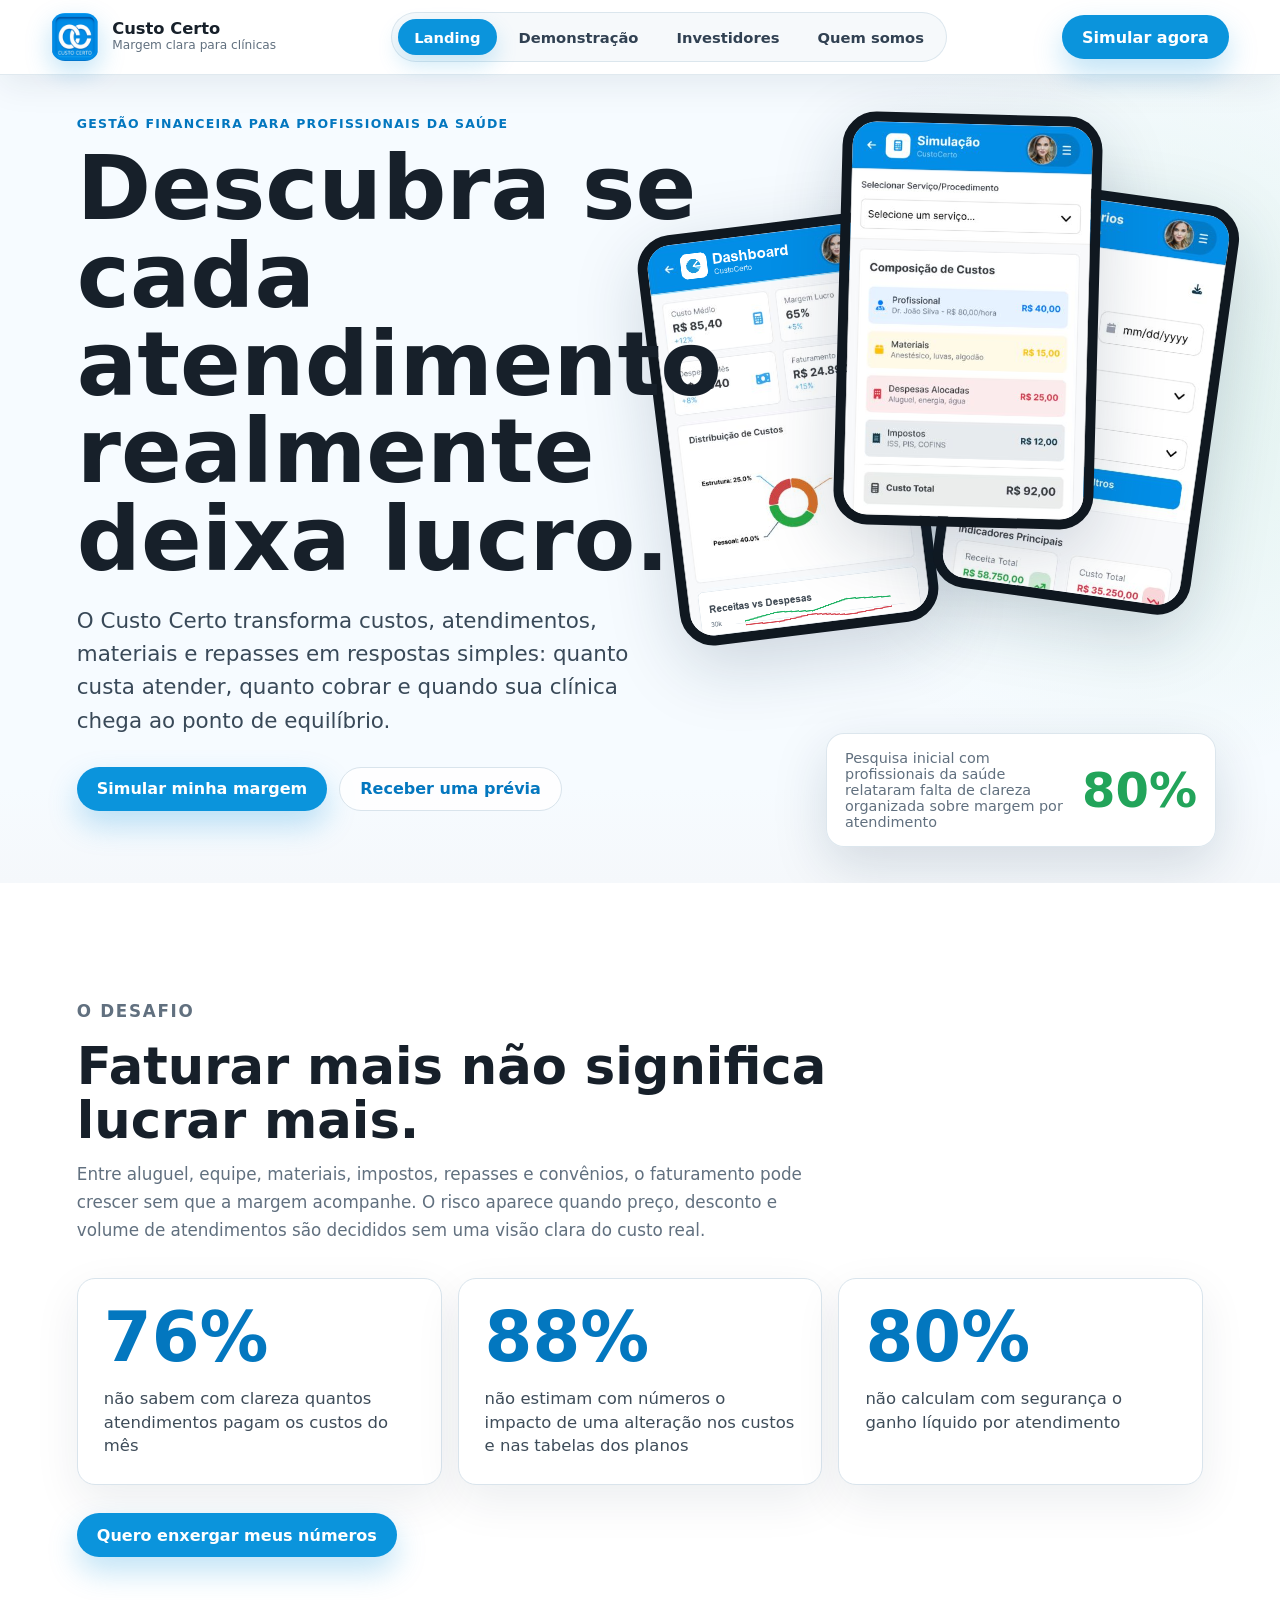
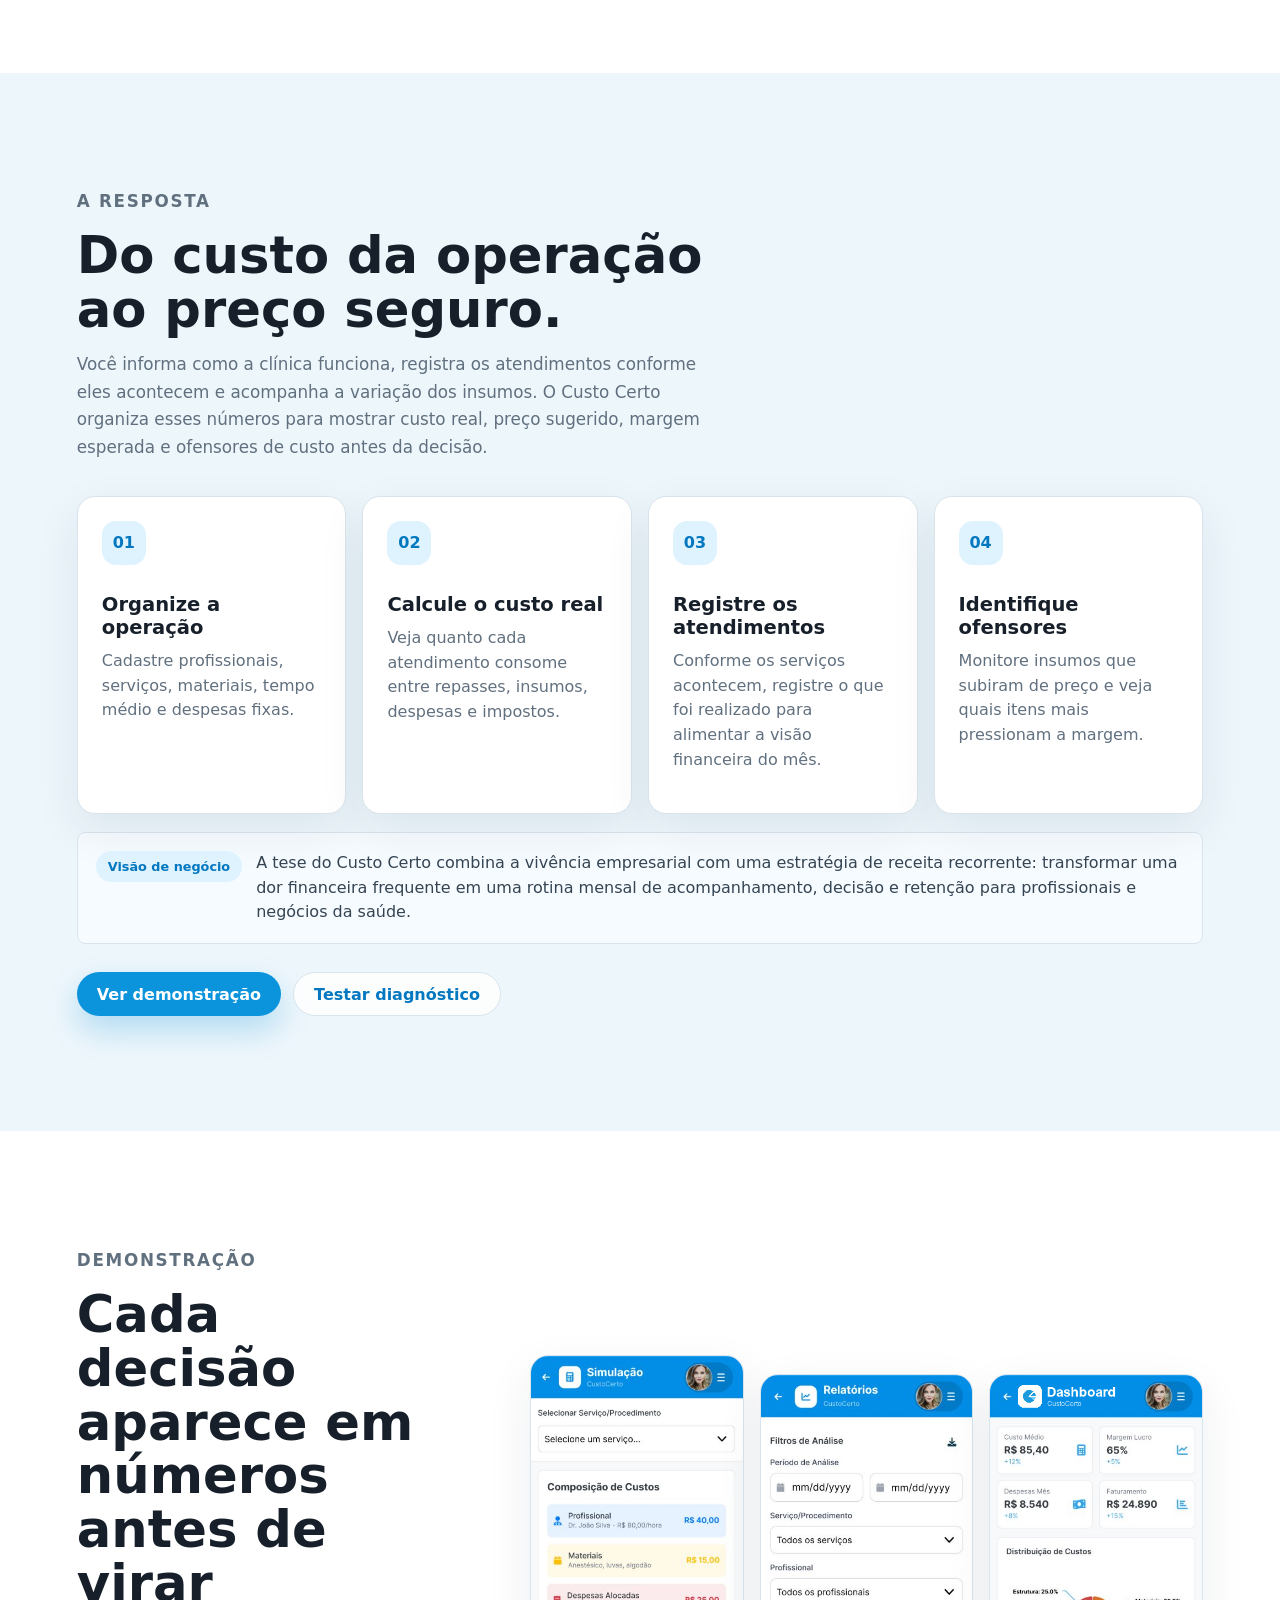
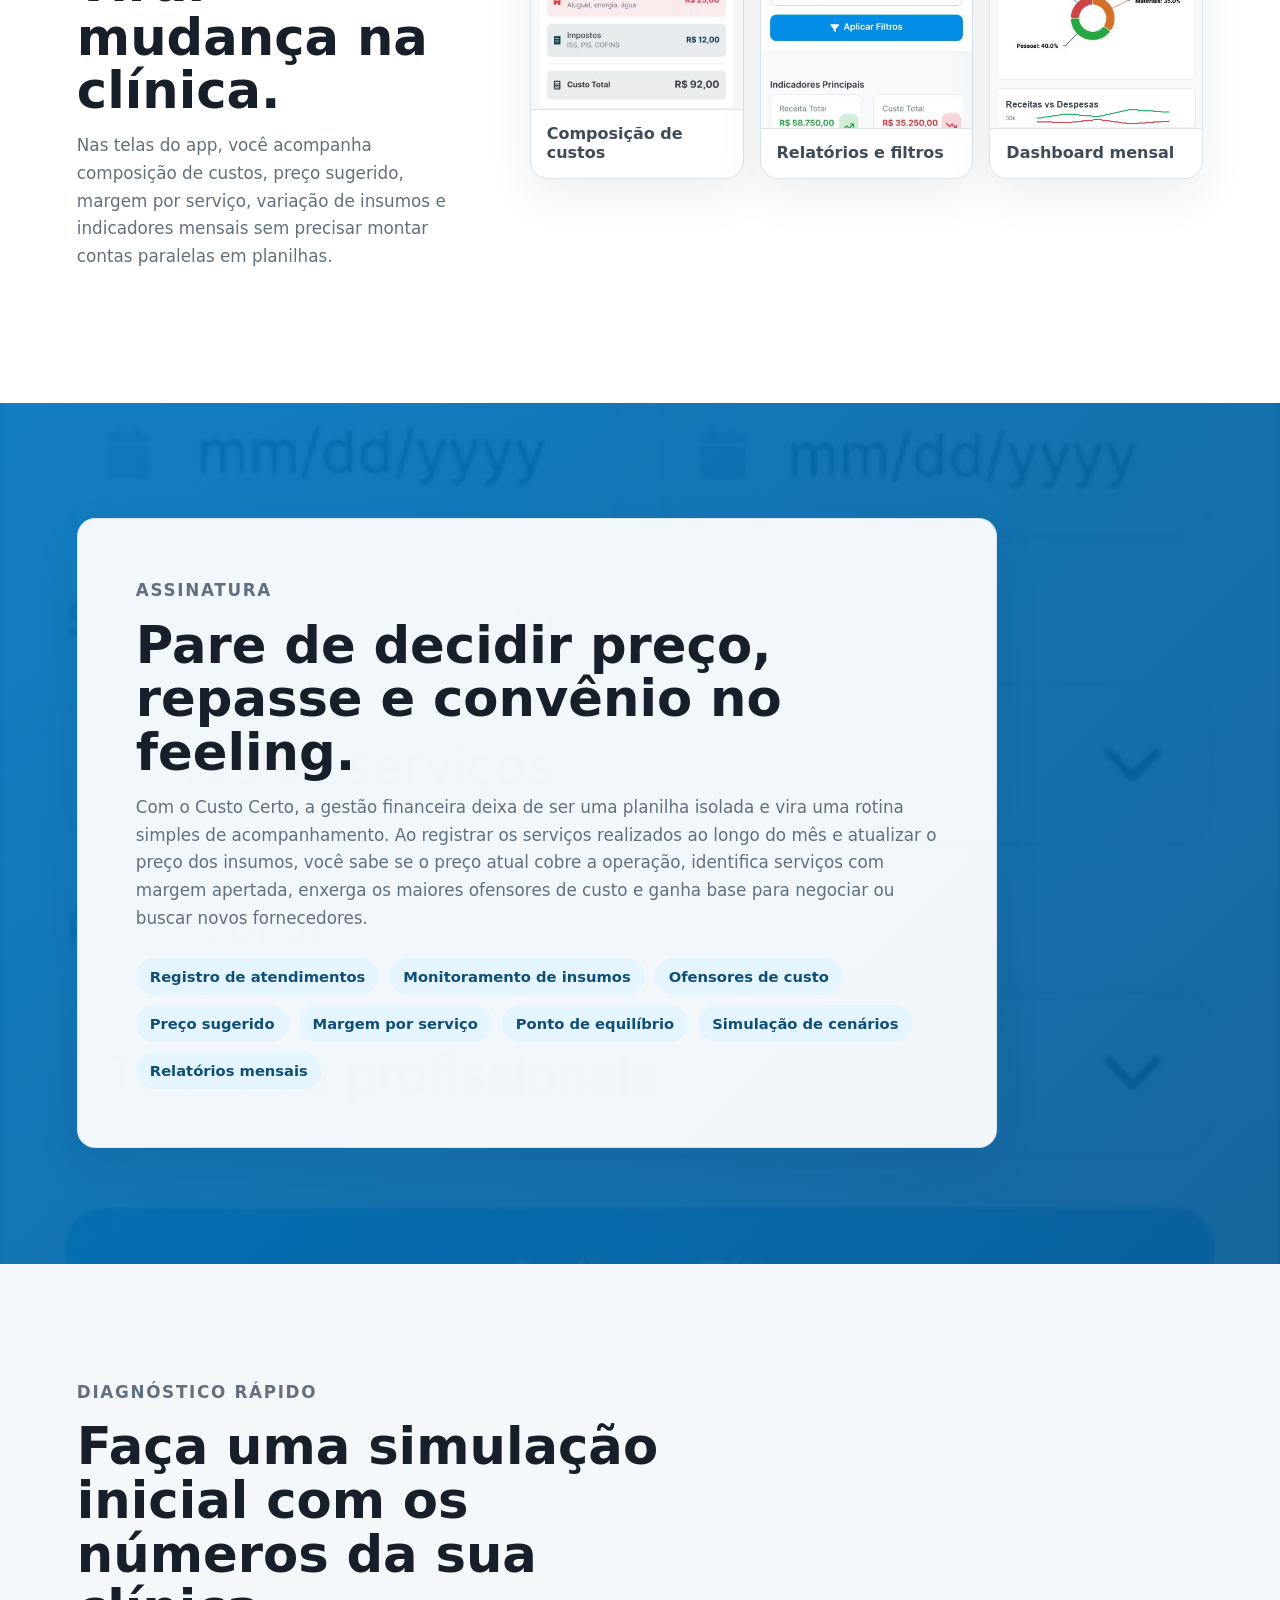
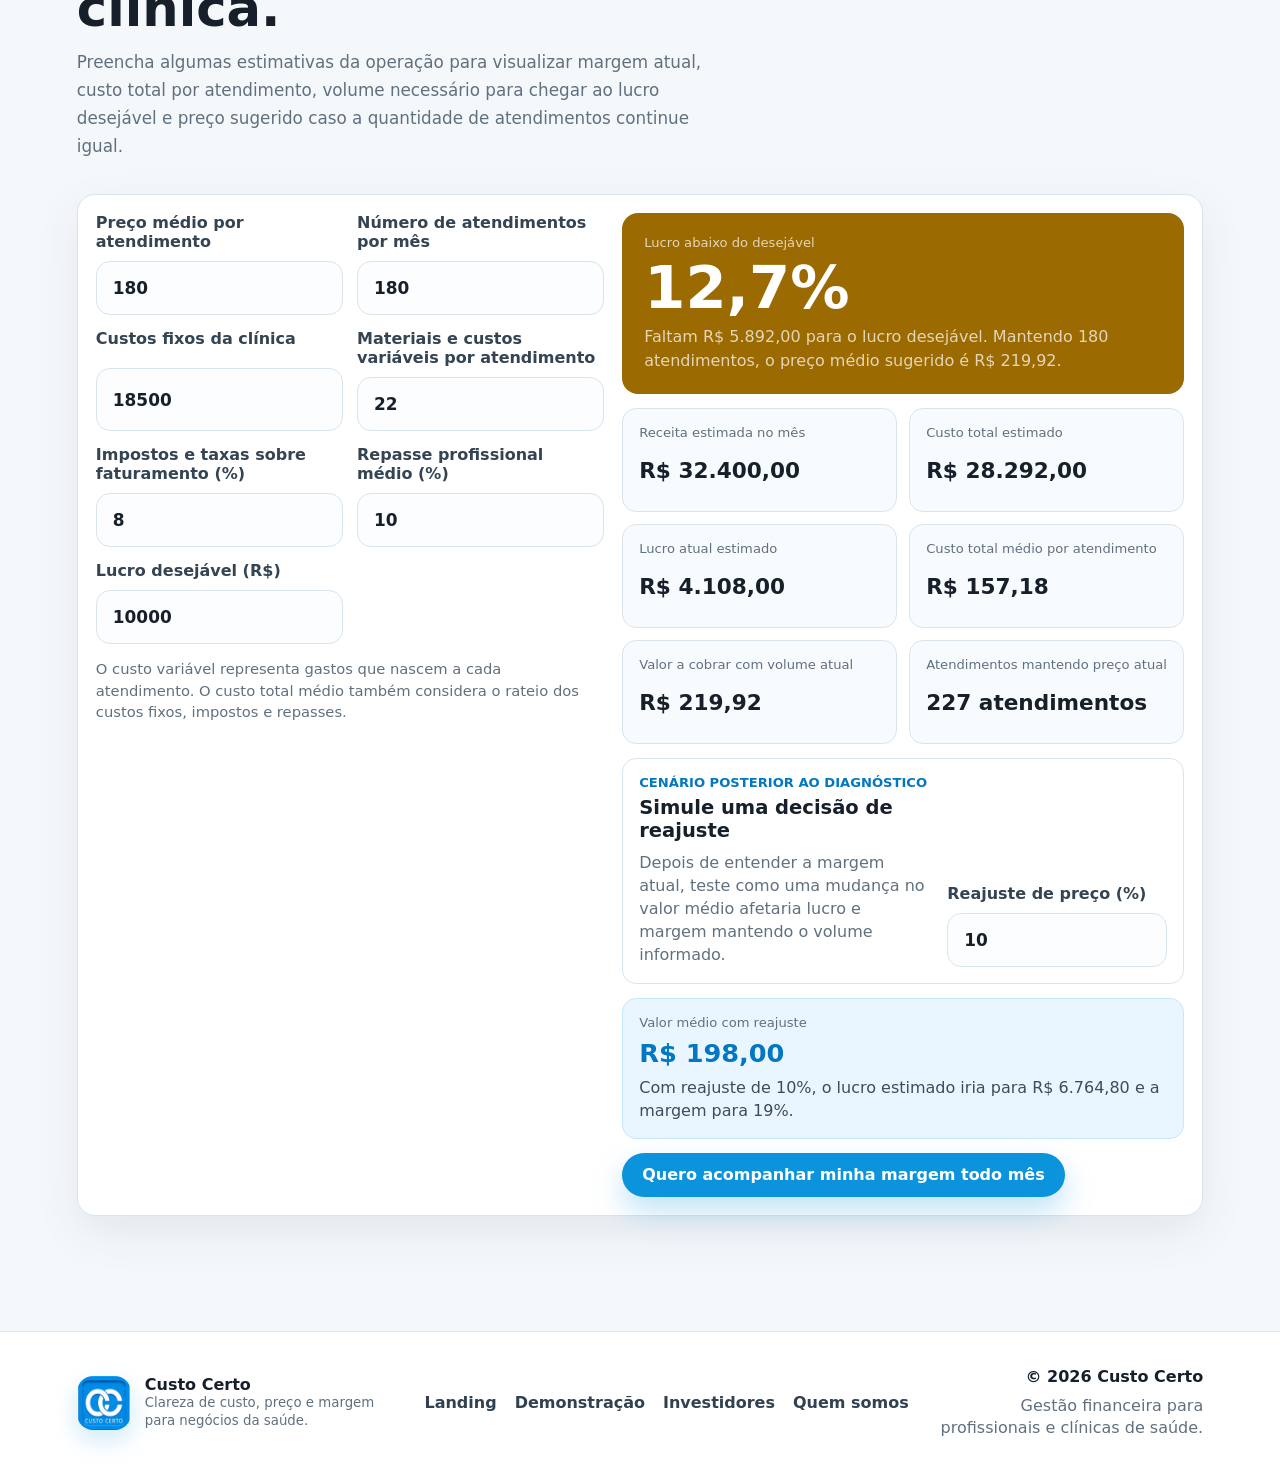
==== commit 7f341f8d: "Ajusta textos da landing" ====
--- a/index.html
+++ b/index.html
@@ -84,7 +84,7 @@
           </article>
           <article class="stat-card">
             <strong>88%</strong>
-            <span>não estimam com números o impacto de uma redução de tabela</span>
+            <span>não estimam com números o impacto de uma alteração nos custos e nas tabelas dos planos</span>
           </article>
           <article class="stat-card">
             <strong>80%</strong>
@@ -133,8 +133,8 @@
         <aside class="business-note">
           <span>Visão de negócio</span>
           <p>
-            A tese do Custo Certo combina a vivência empresarial de Lucas Catarin com uma estratégia
-            de receita recorrente: transformar uma dor financeira frequente em uma rotina mensal de
+            A tese do Custo Certo combina a vivência empresarial com uma estratégia de receita
+            recorrente: transformar uma dor financeira frequente em uma rotina mensal de
             acompanhamento, decisão e retenção para profissionais e negócios da saúde.
           </p>
         </aside>
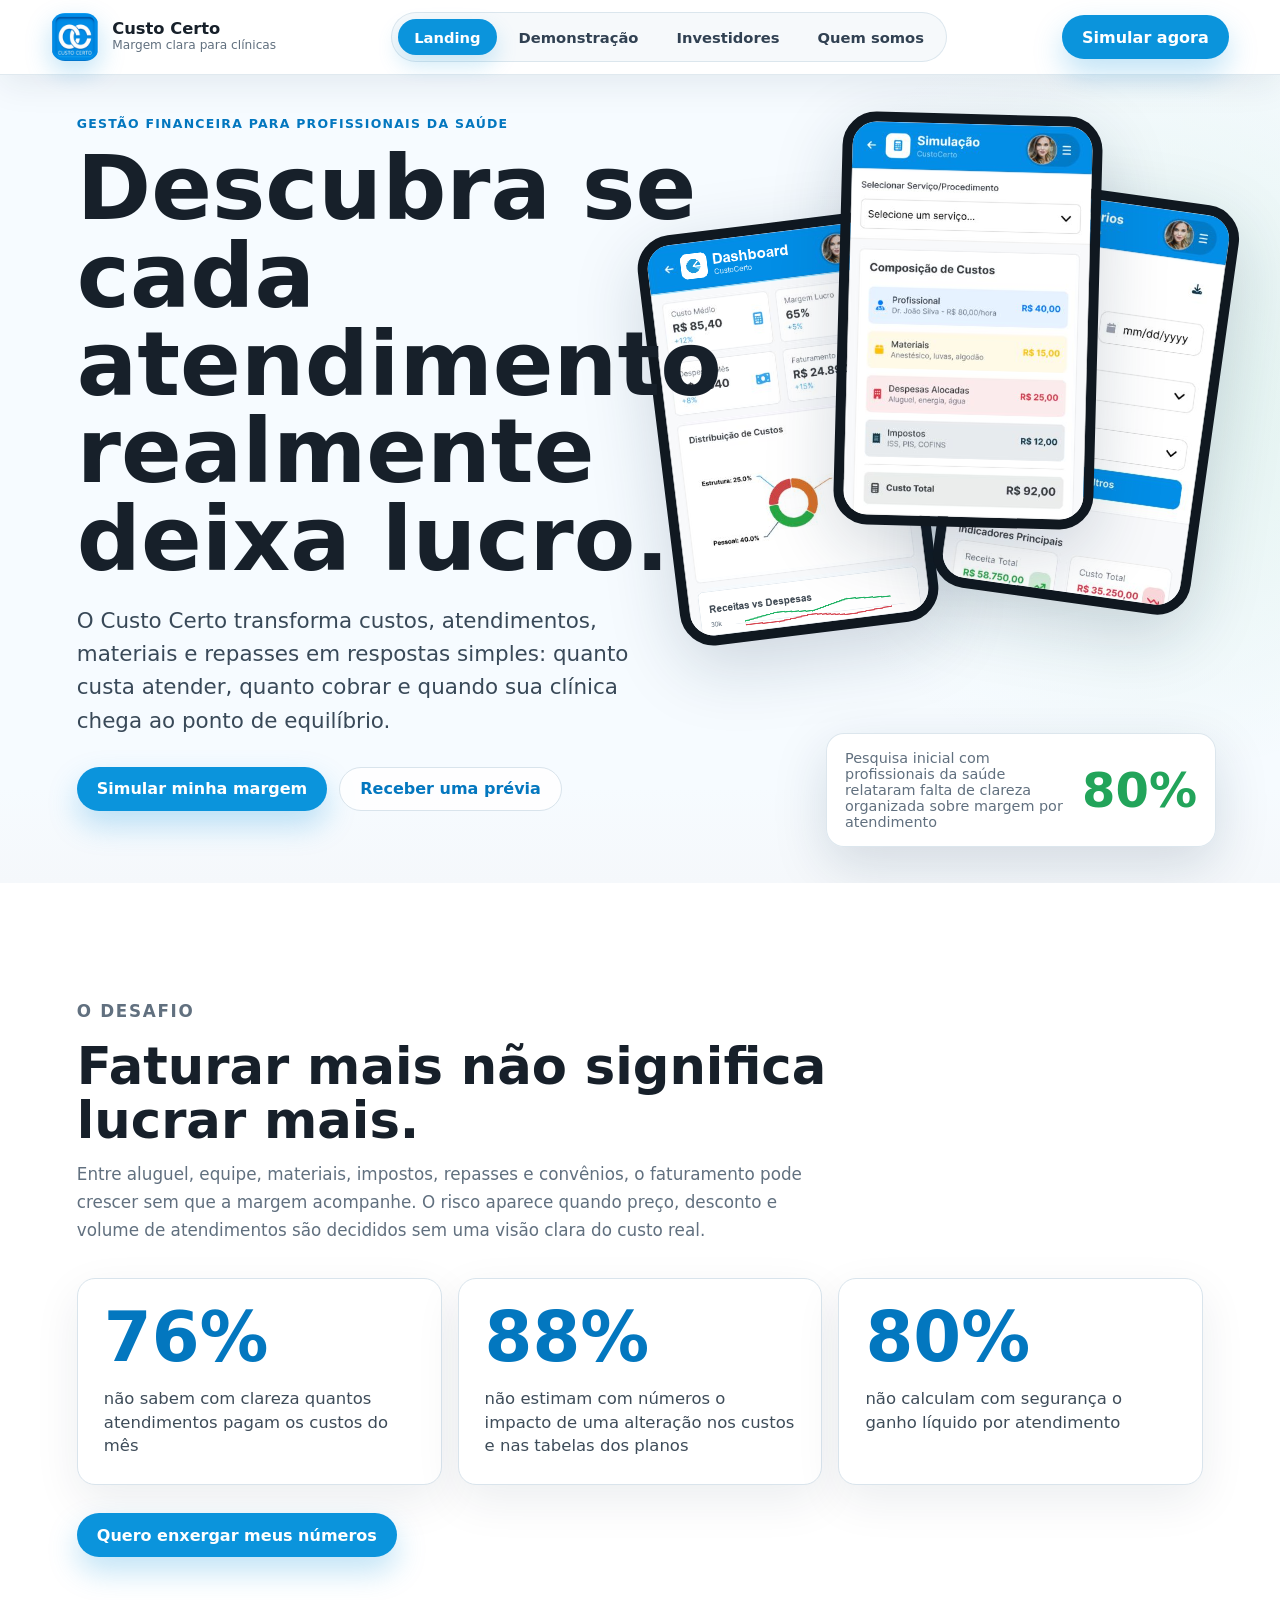
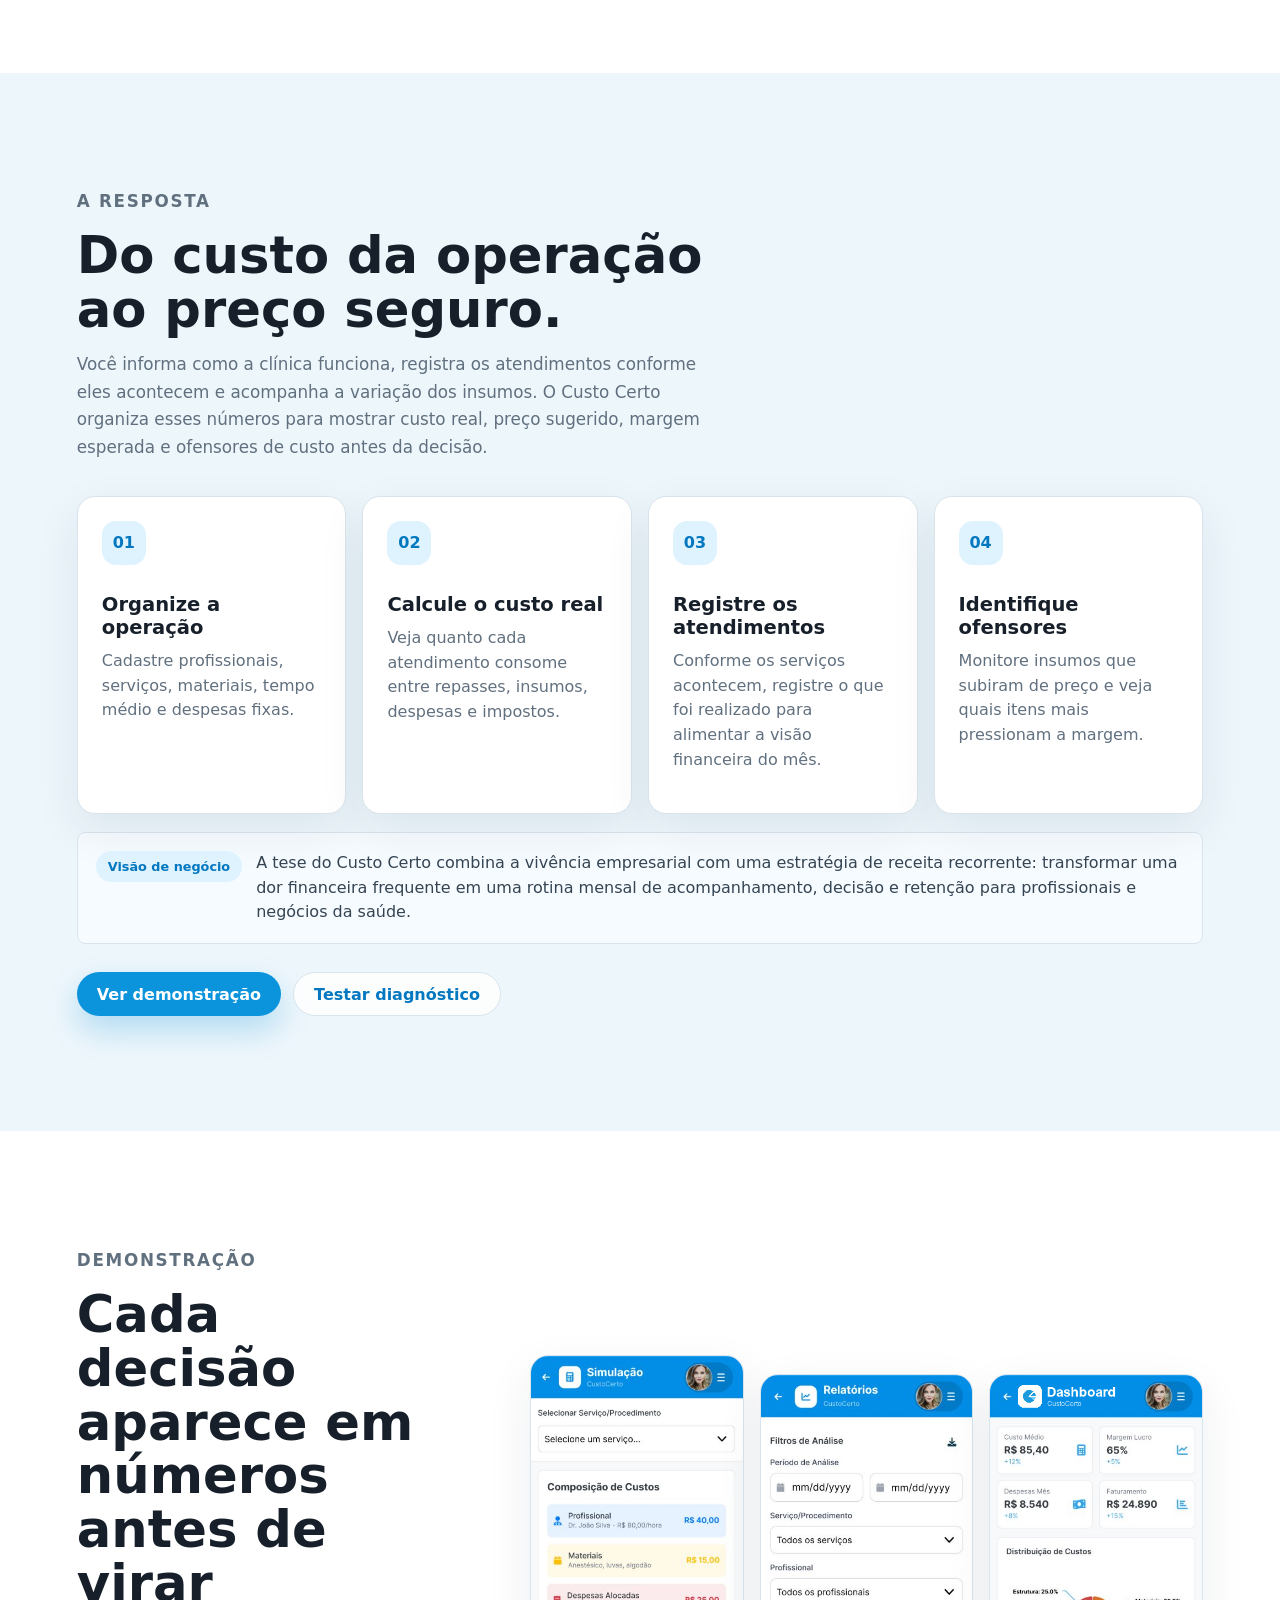
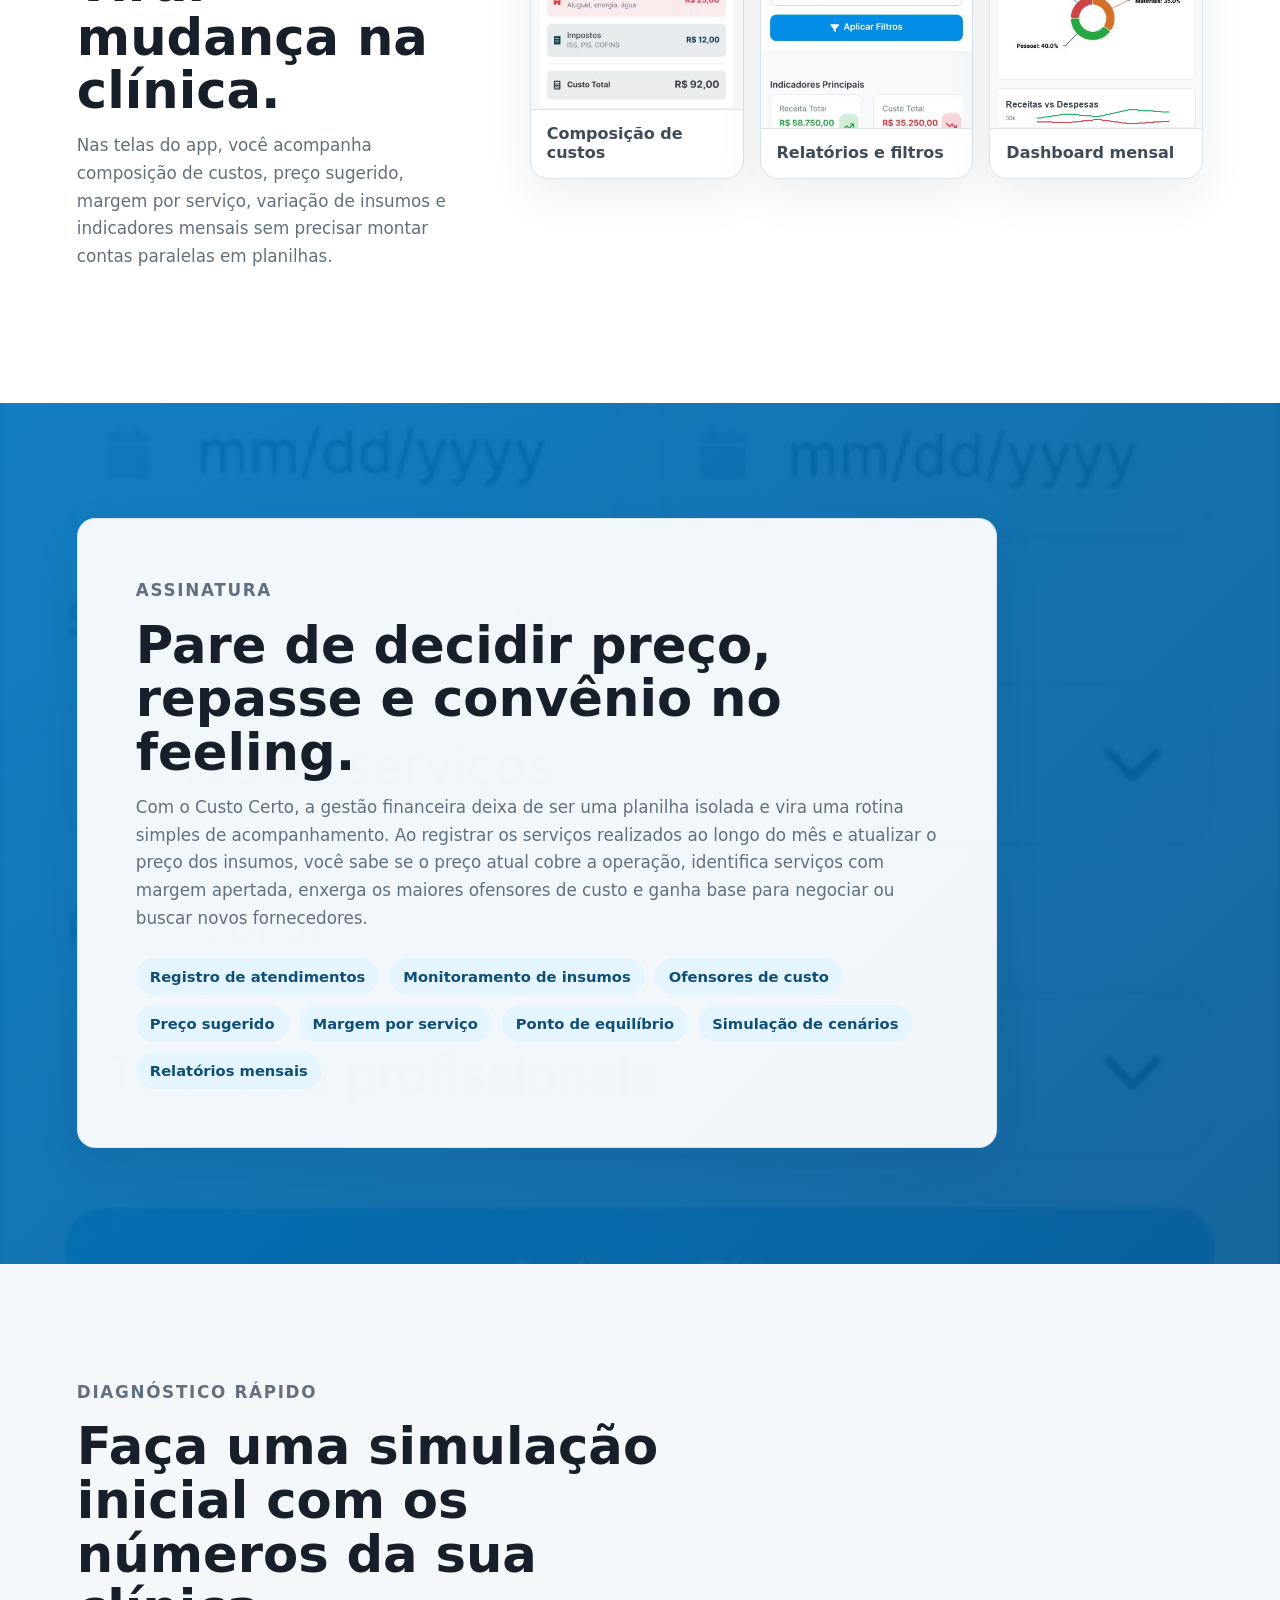
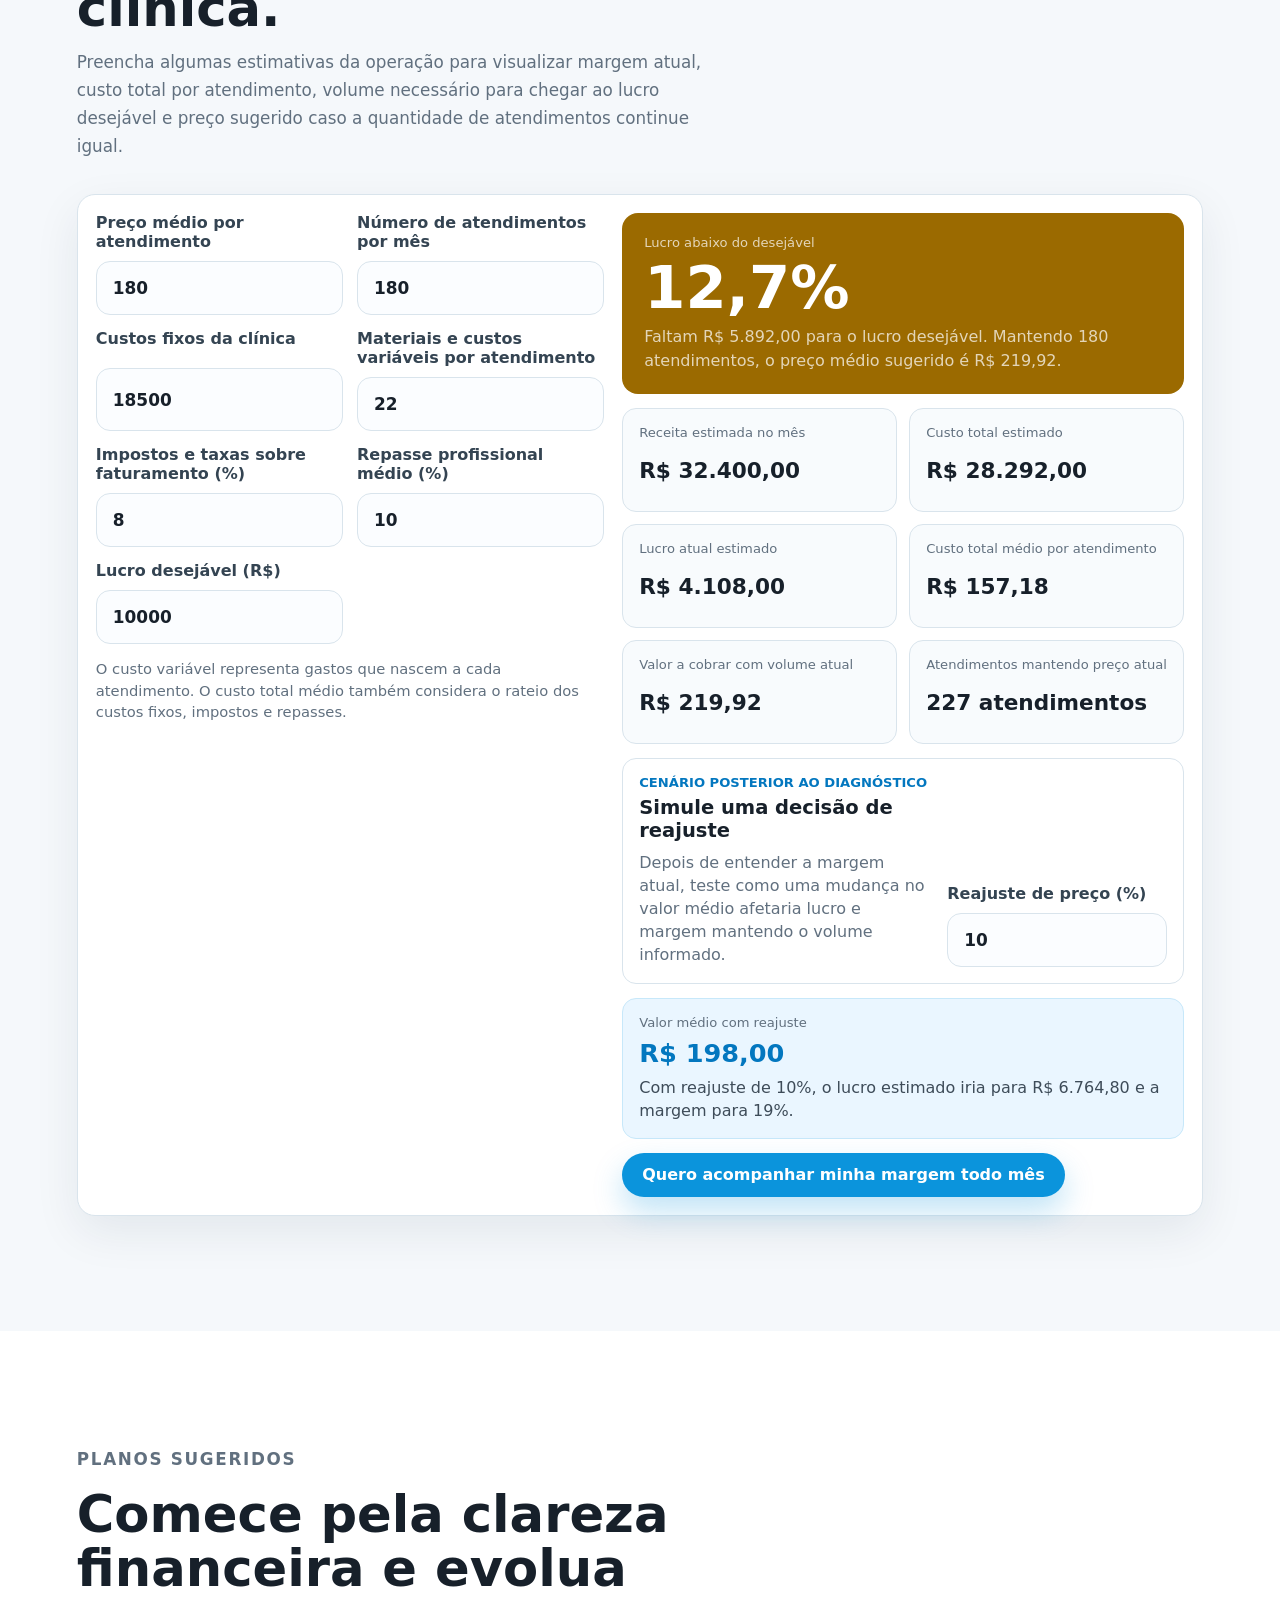
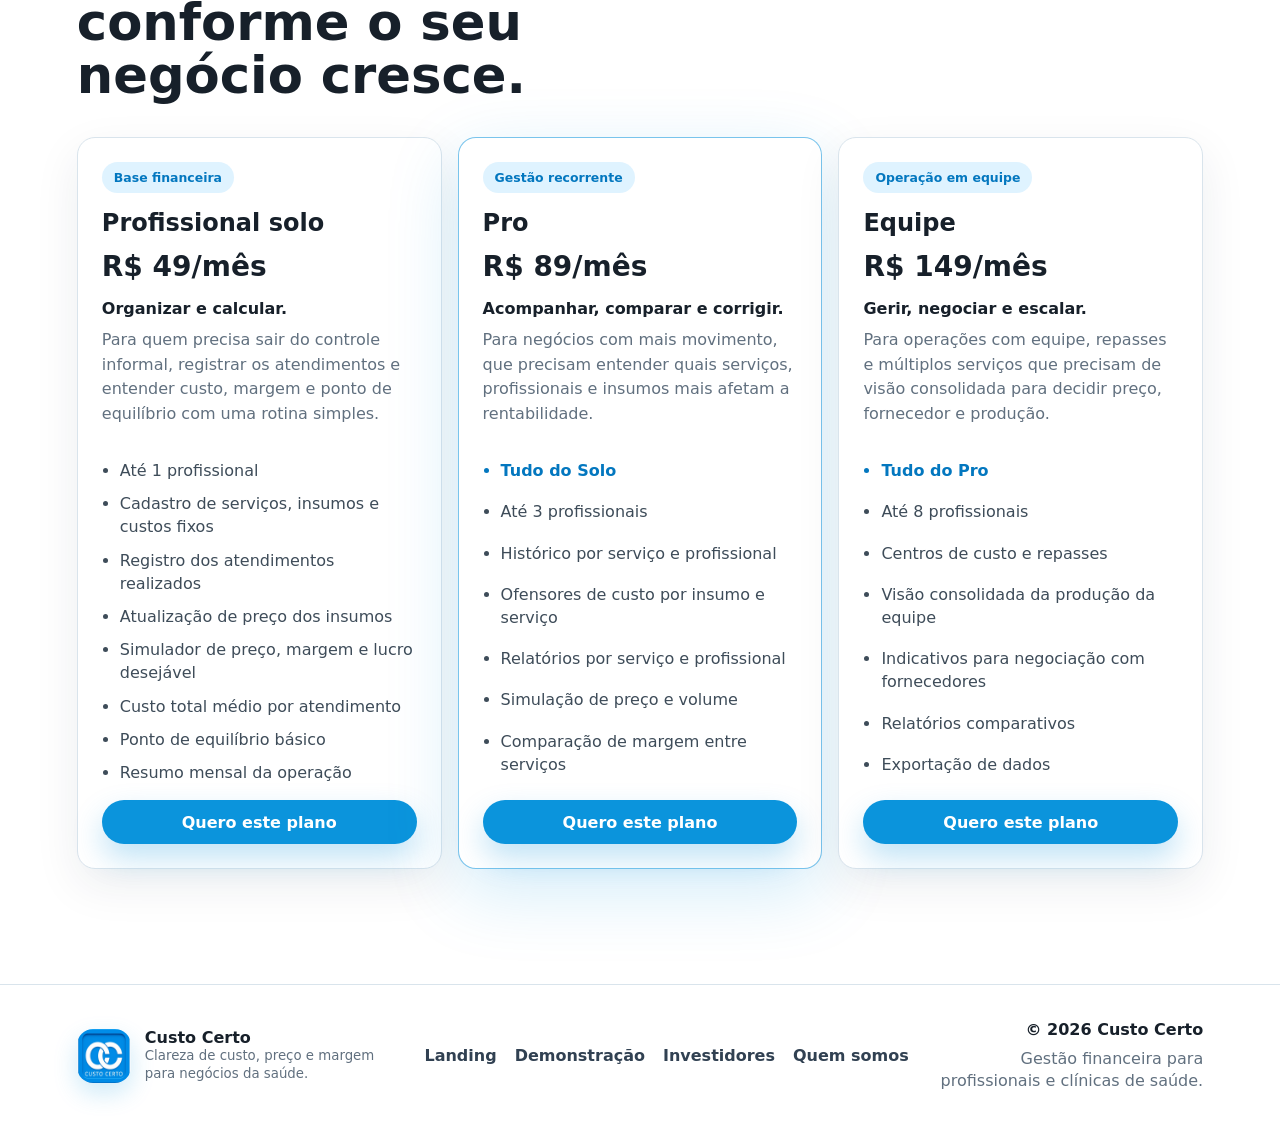
==== commit 067b2bb9: "Adiciona precificacao ao final da landing" ====
--- a/index.html
+++ b/index.html
@@ -308,6 +308,85 @@
           </div>
         </div>
       </section>
+
+      <section class="section pricing-section" id="planos" aria-labelledby="pricing-title">
+        <div class="section-heading compact">
+          <p class="eyebrow">Planos sugeridos</p>
+          <h2 id="pricing-title">Comece pela clareza financeira e evolua conforme o seu negócio cresce.</h2>
+        </div>
+
+        <div class="pricing-grid">
+          <article class="price-card">
+            <span class="plan-label">Base financeira</span>
+            <h3>Profissional solo</h3>
+            <strong>R$ 49/mês</strong>
+            <p>
+              <span class="plan-focus">Organizar e calcular.</span>
+              Para quem precisa sair do controle informal, registrar os atendimentos e entender custo,
+              margem e ponto de equilíbrio com uma rotina simples.
+            </p>
+            <ul>
+              <li>Até 1 profissional</li>
+              <li>Cadastro de serviços, insumos e custos fixos</li>
+              <li>Registro dos atendimentos realizados</li>
+              <li>Atualização de preço dos insumos</li>
+              <li>Simulador de preço, margem e lucro desejável</li>
+              <li>Custo total médio por atendimento</li>
+              <li>Ponto de equilíbrio básico</li>
+              <li>Resumo mensal da operação</li>
+            </ul>
+            <button class="button primary js-open-lead" type="button" data-intent="Plano Solo - interesse">
+              Quero este plano
+            </button>
+          </article>
+
+          <article class="price-card featured">
+            <span class="plan-label">Gestão recorrente</span>
+            <h3>Pro</h3>
+            <strong>R$ 89/mês</strong>
+            <p>
+              <span class="plan-focus">Acompanhar, comparar e corrigir.</span>
+              Para negócios com mais movimento, que precisam entender quais serviços, profissionais e
+              insumos mais afetam a rentabilidade.
+            </p>
+            <ul>
+              <li class="plan-included">Tudo do Solo</li>
+              <li>Até 3 profissionais</li>
+              <li>Histórico por serviço e profissional</li>
+              <li>Ofensores de custo por insumo e serviço</li>
+              <li>Relatórios por serviço e profissional</li>
+              <li>Simulação de preço e volume</li>
+              <li>Comparação de margem entre serviços</li>
+            </ul>
+            <button class="button primary js-open-lead" type="button" data-intent="Plano Pro - interesse">
+              Quero este plano
+            </button>
+          </article>
+
+          <article class="price-card">
+            <span class="plan-label">Operação em equipe</span>
+            <h3>Equipe</h3>
+            <strong>R$ 149/mês</strong>
+            <p>
+              <span class="plan-focus">Gerir, negociar e escalar.</span>
+              Para operações com equipe, repasses e múltiplos serviços que precisam de visão consolidada
+              para decidir preço, fornecedor e produção.
+            </p>
+            <ul>
+              <li class="plan-included">Tudo do Pro</li>
+              <li>Até 8 profissionais</li>
+              <li>Centros de custo e repasses</li>
+              <li>Visão consolidada da produção da equipe</li>
+              <li>Indicativos para negociação com fornecedores</li>
+              <li>Relatórios comparativos</li>
+              <li>Exportação de dados</li>
+            </ul>
+            <button class="button primary js-open-lead" type="button" data-intent="Plano Equipe - interesse">
+              Quero este plano
+            </button>
+          </article>
+        </div>
+      </section>
       </section>
 
       <section
--- a/styles.css
+++ b/styles.css
@@ -1841,6 +1841,10 @@
   font-weight: 850;
 }
 
+.price-card .button {
+  width: 100%;
+}
+
 .modal {
   position: fixed;
   inset: 0;
